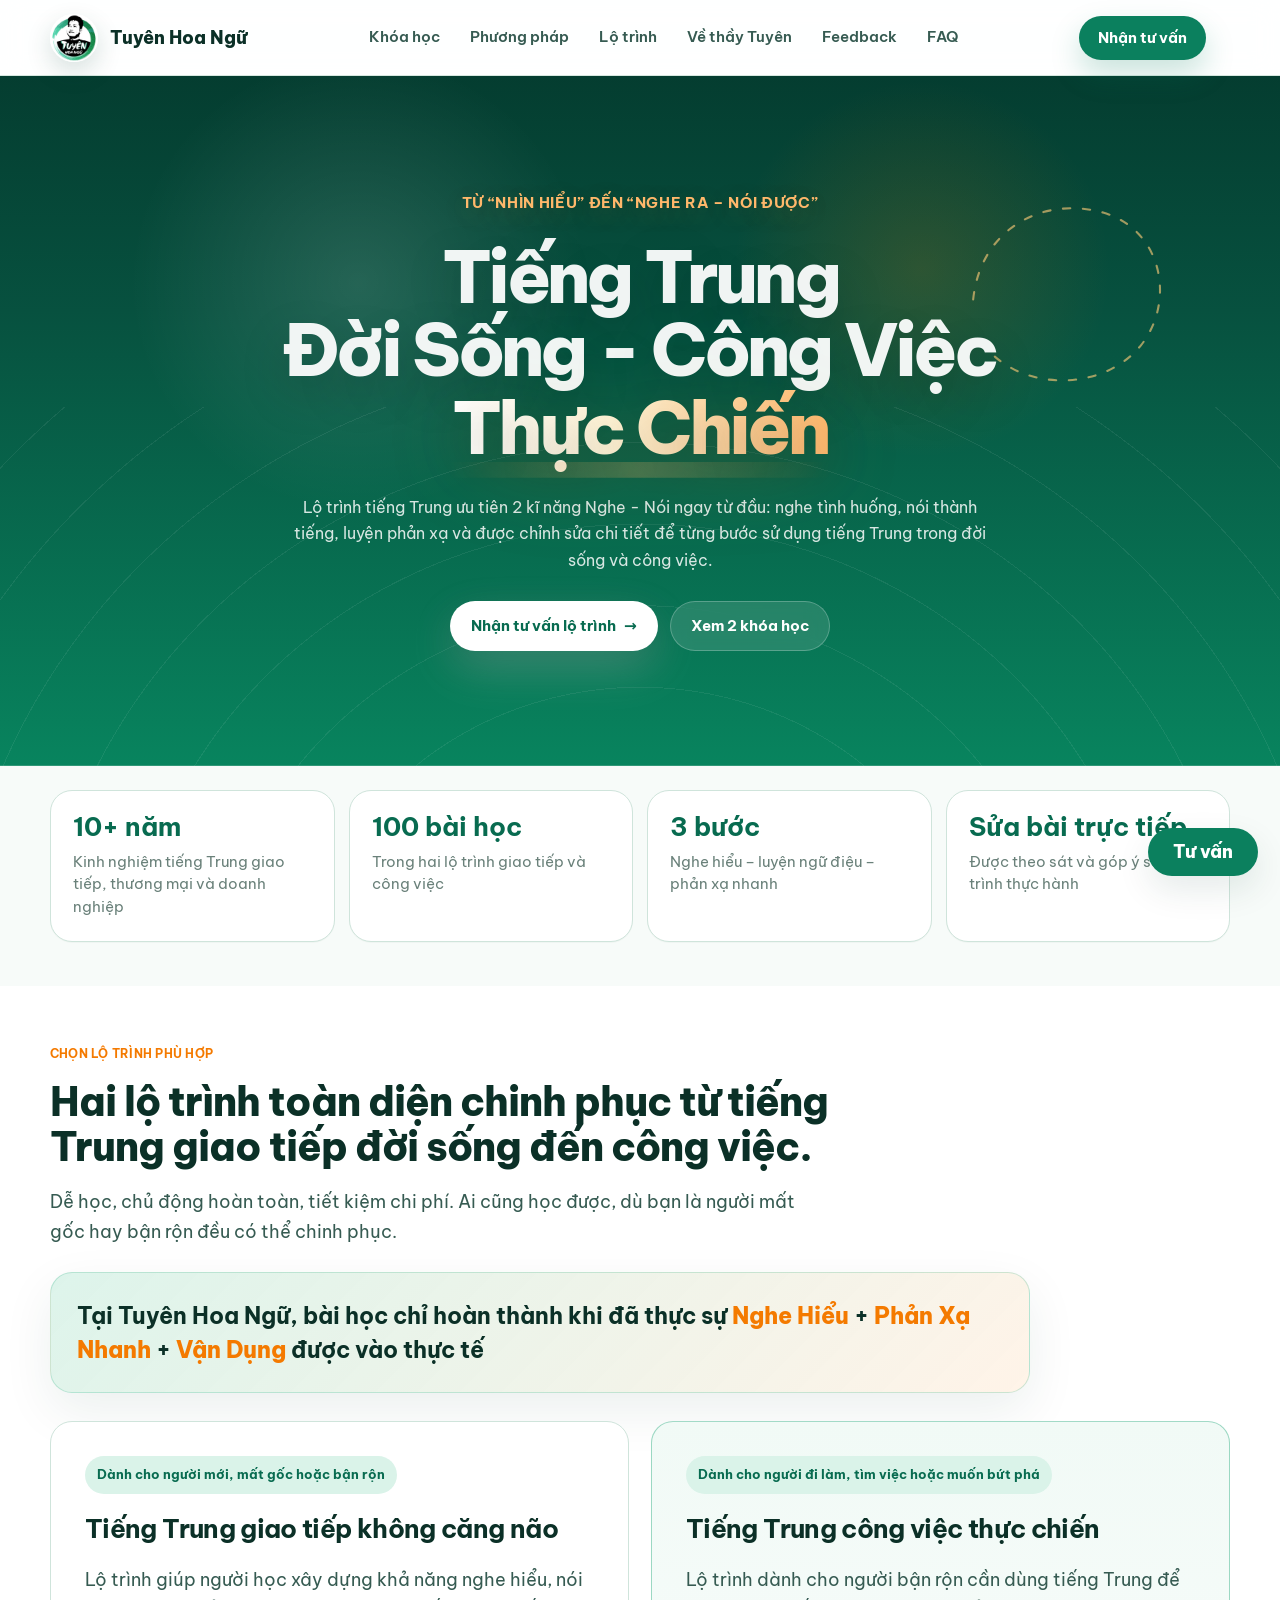
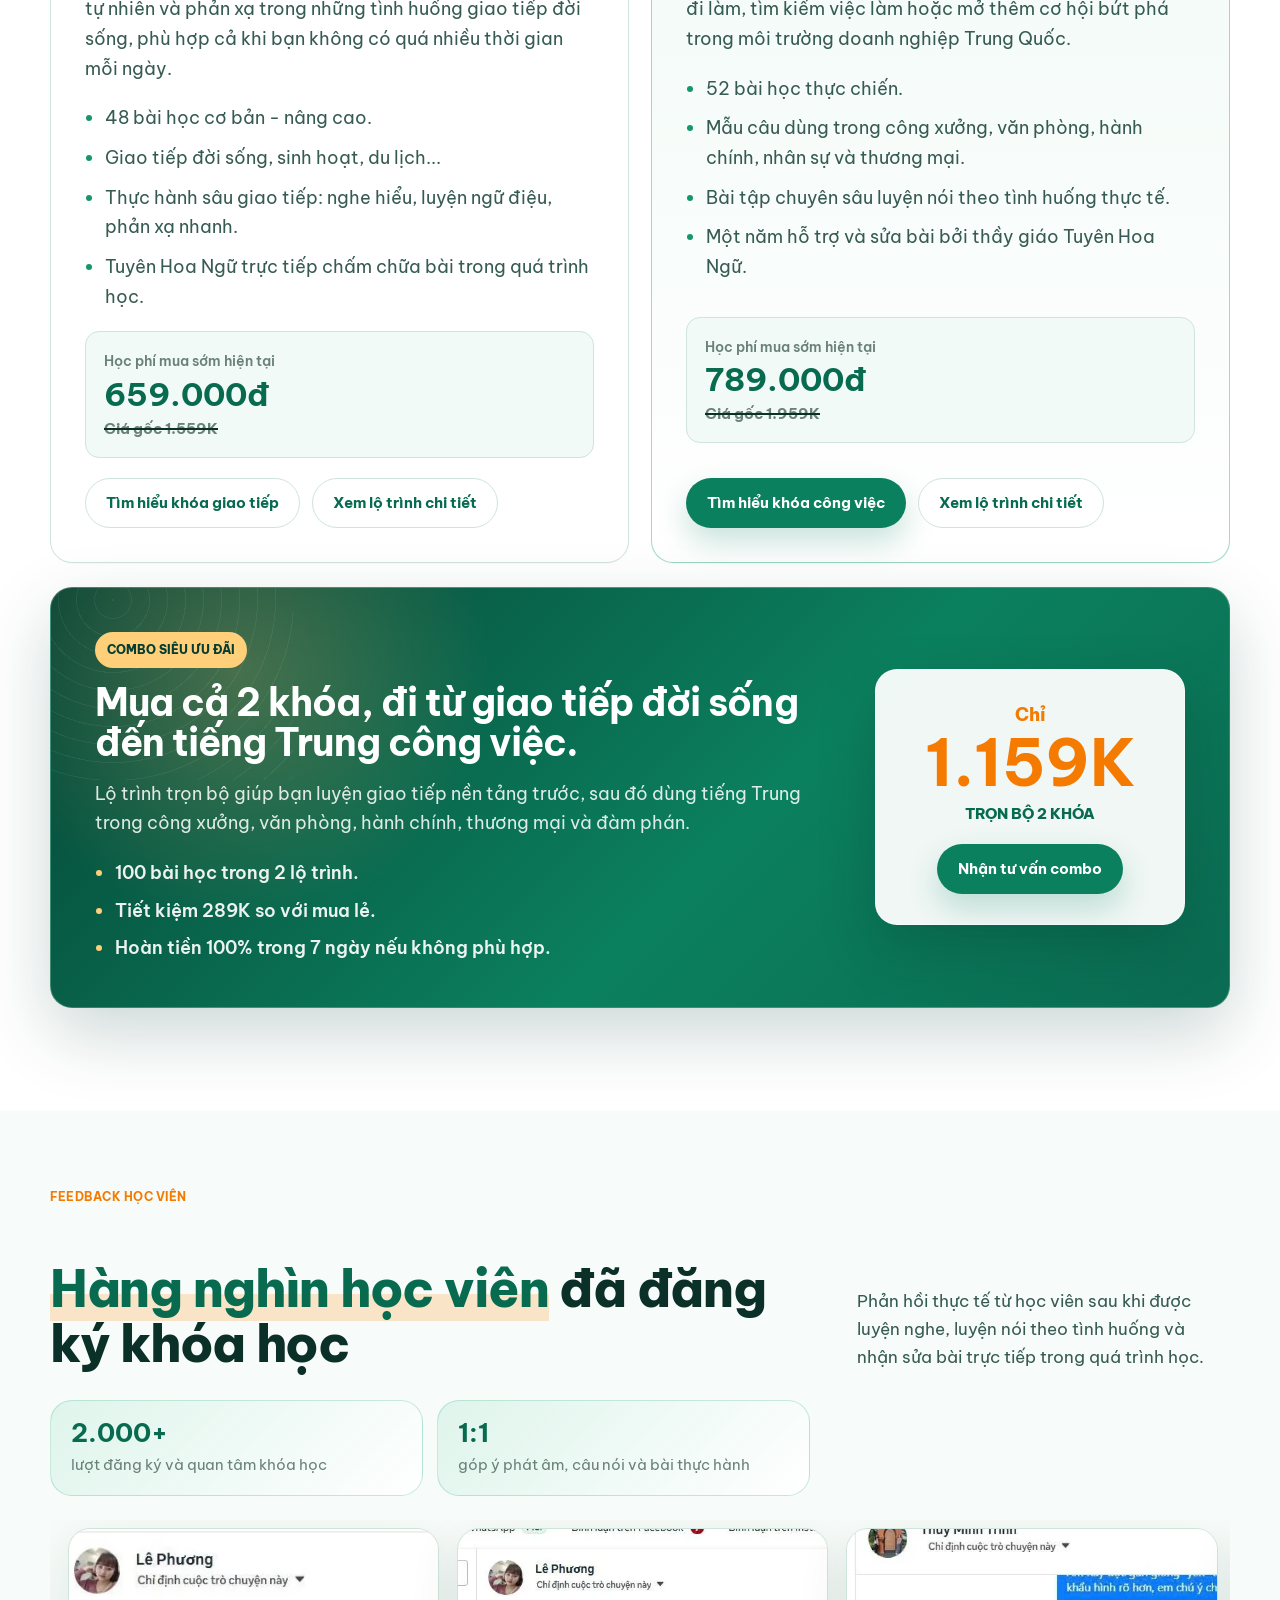
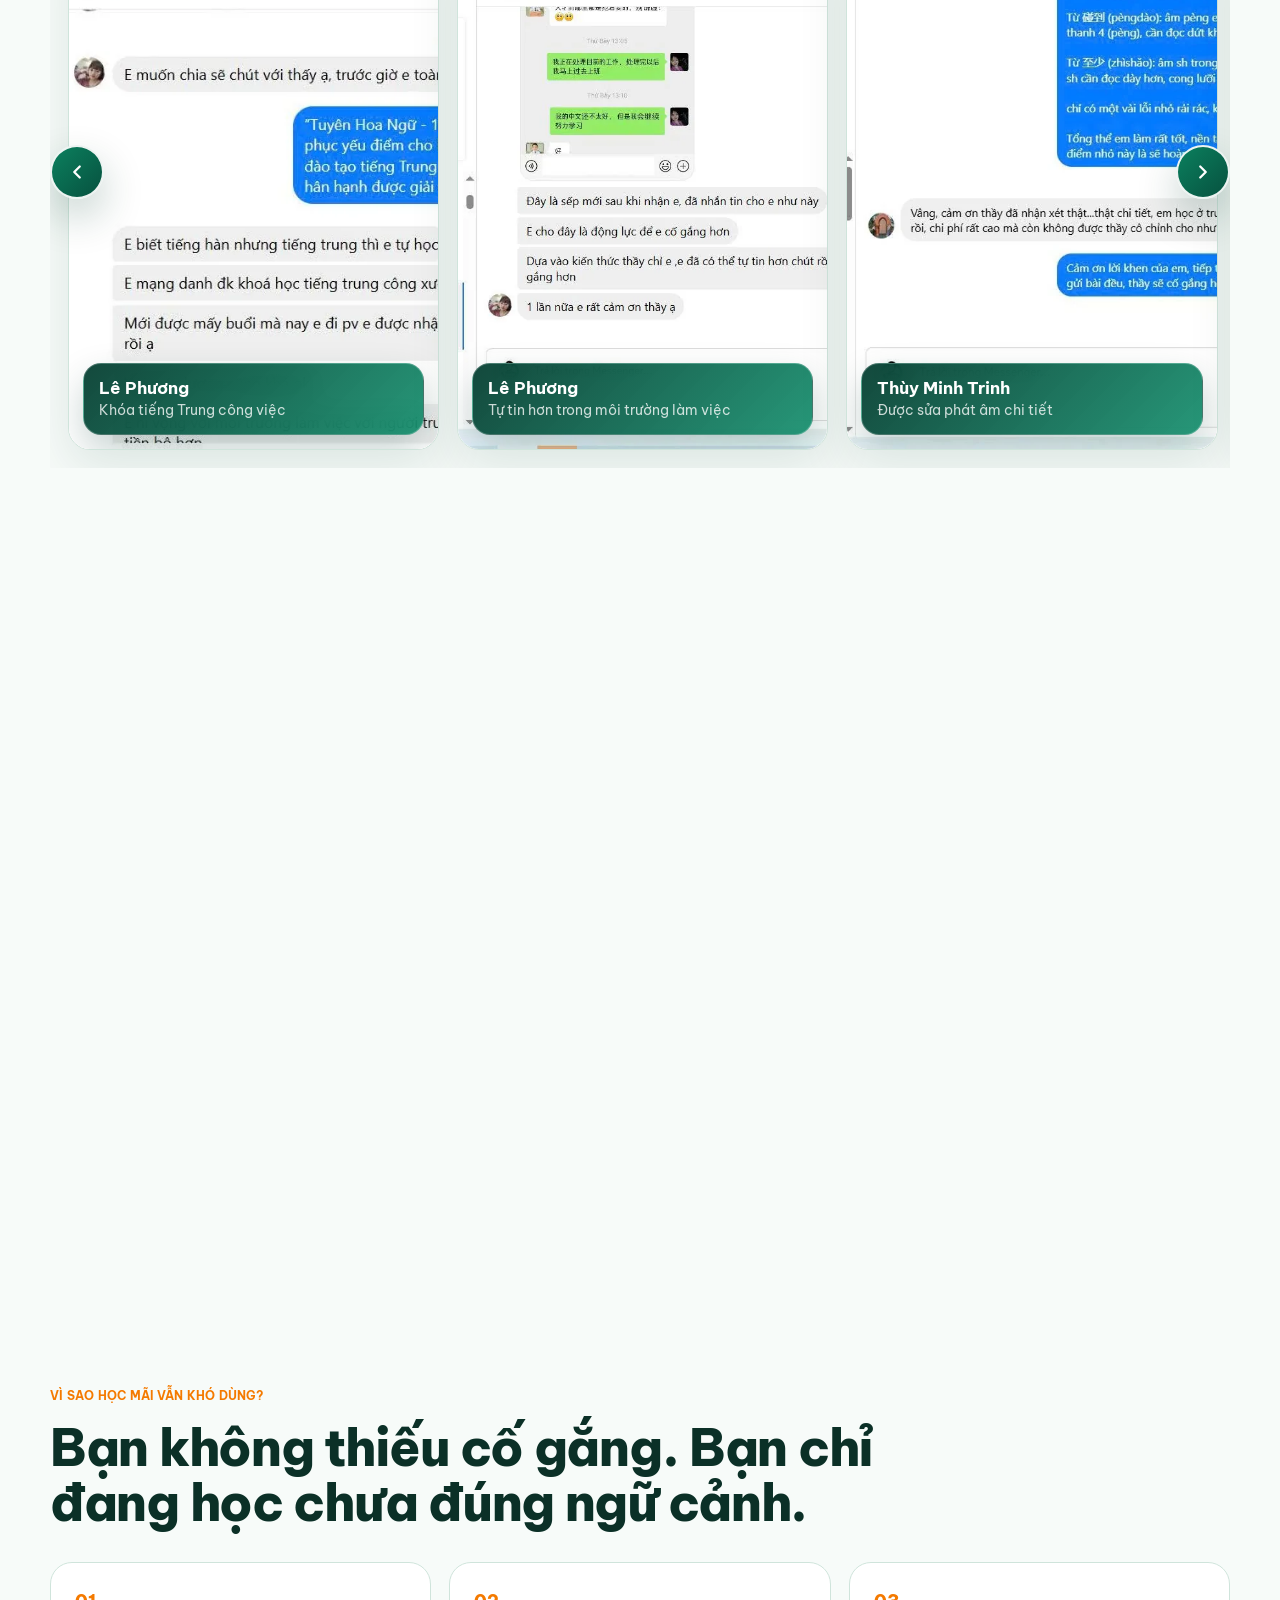
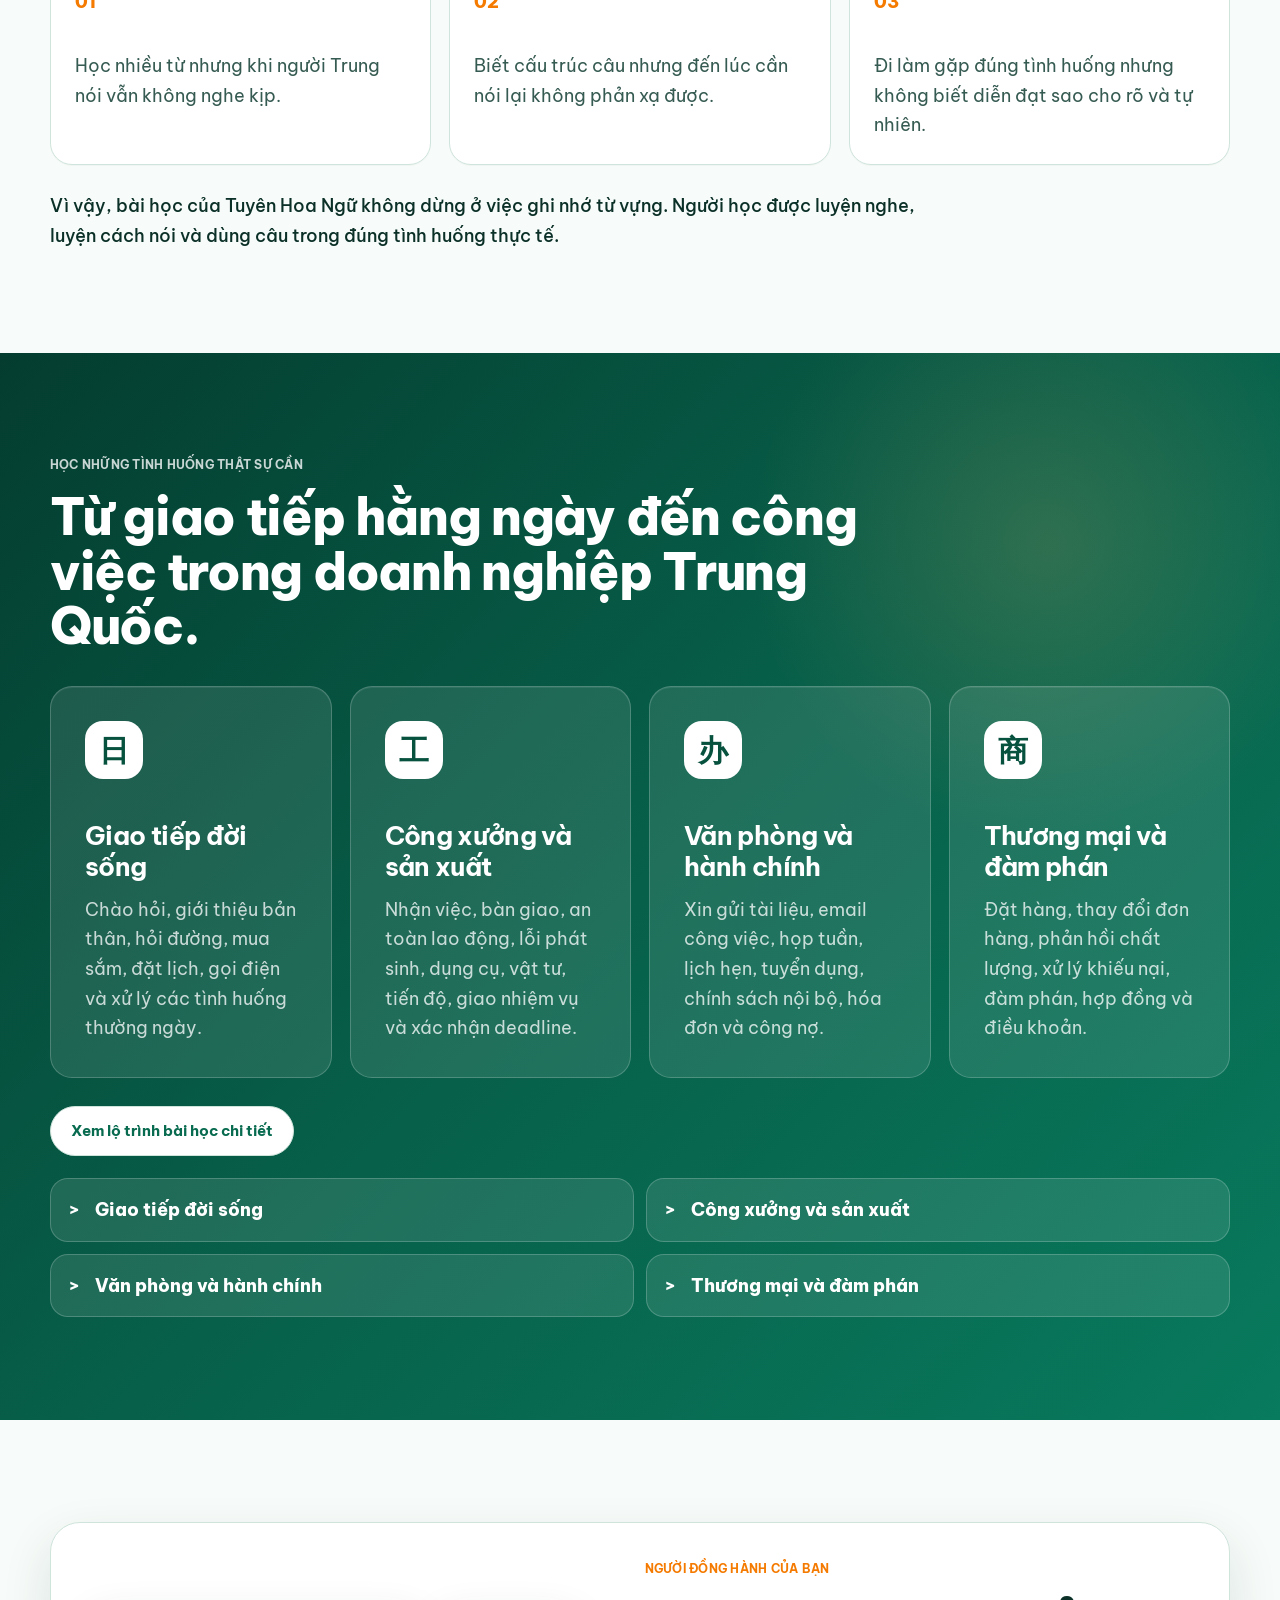
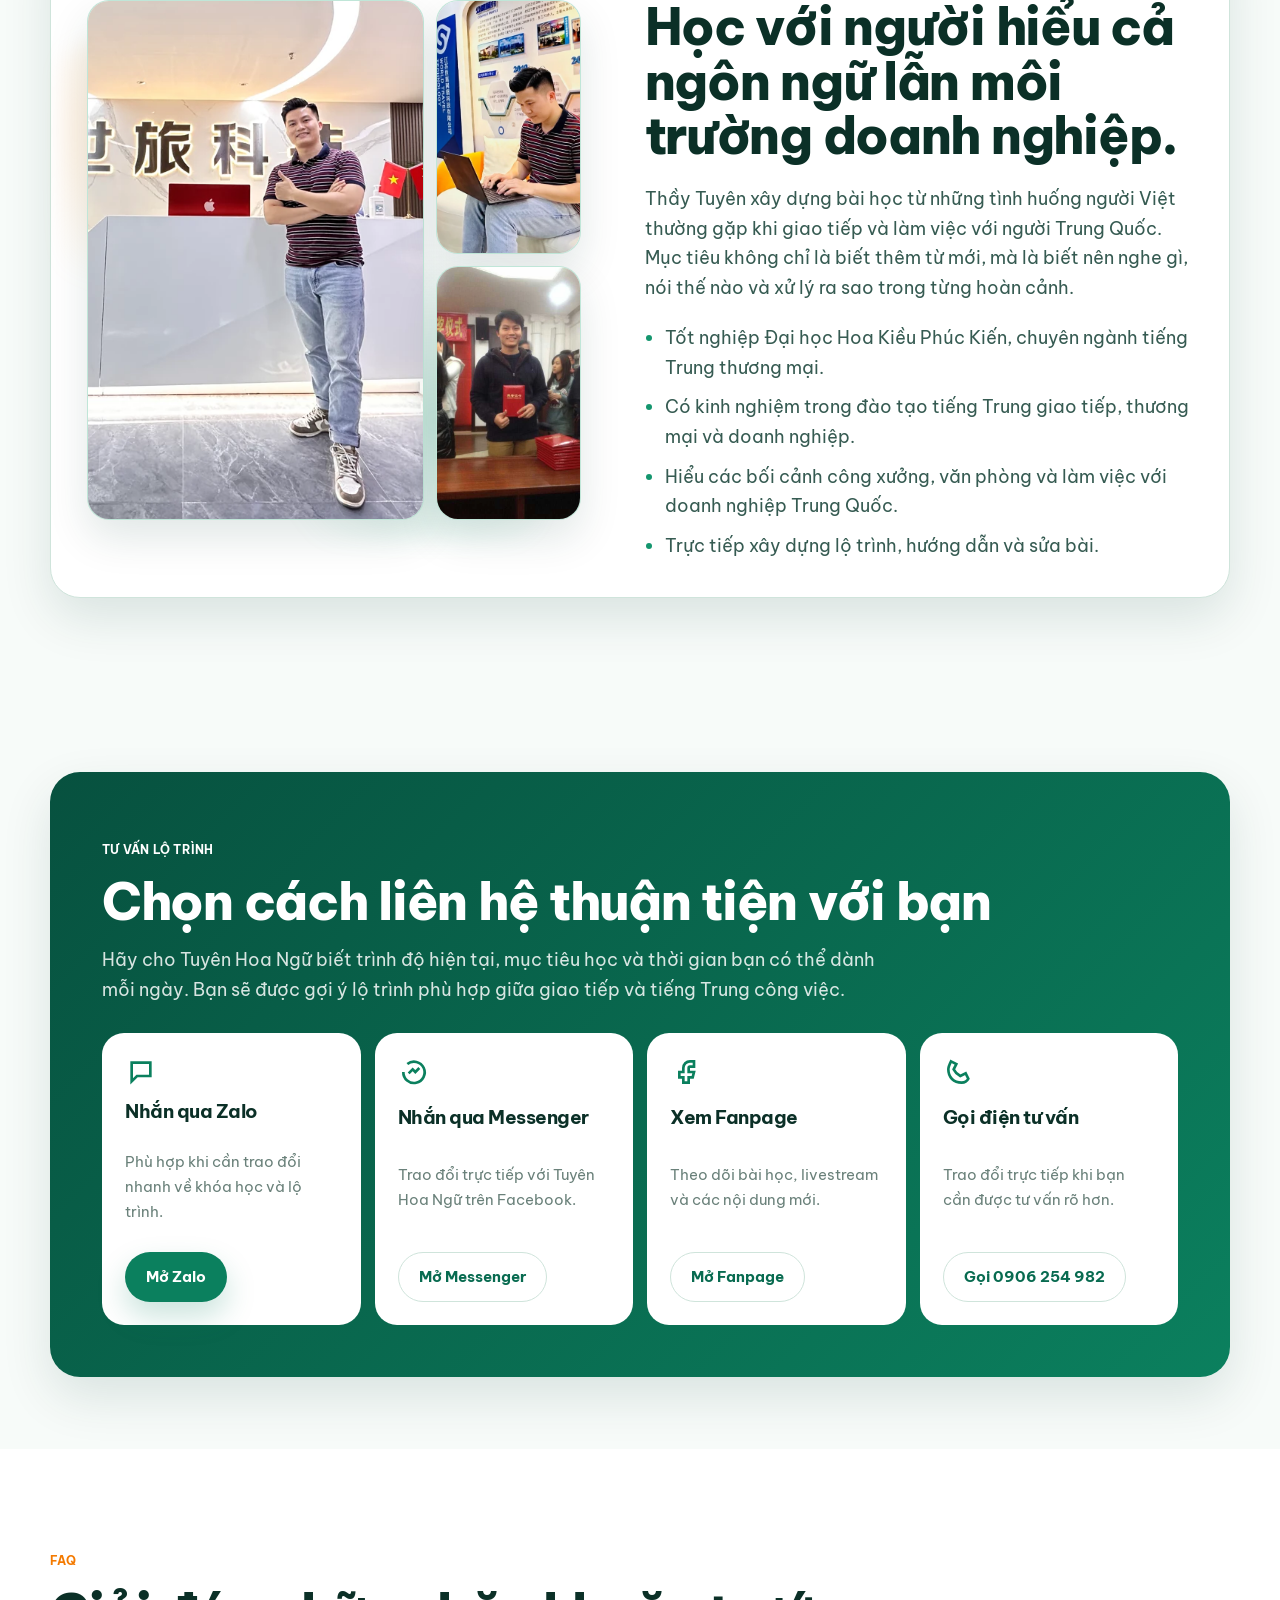
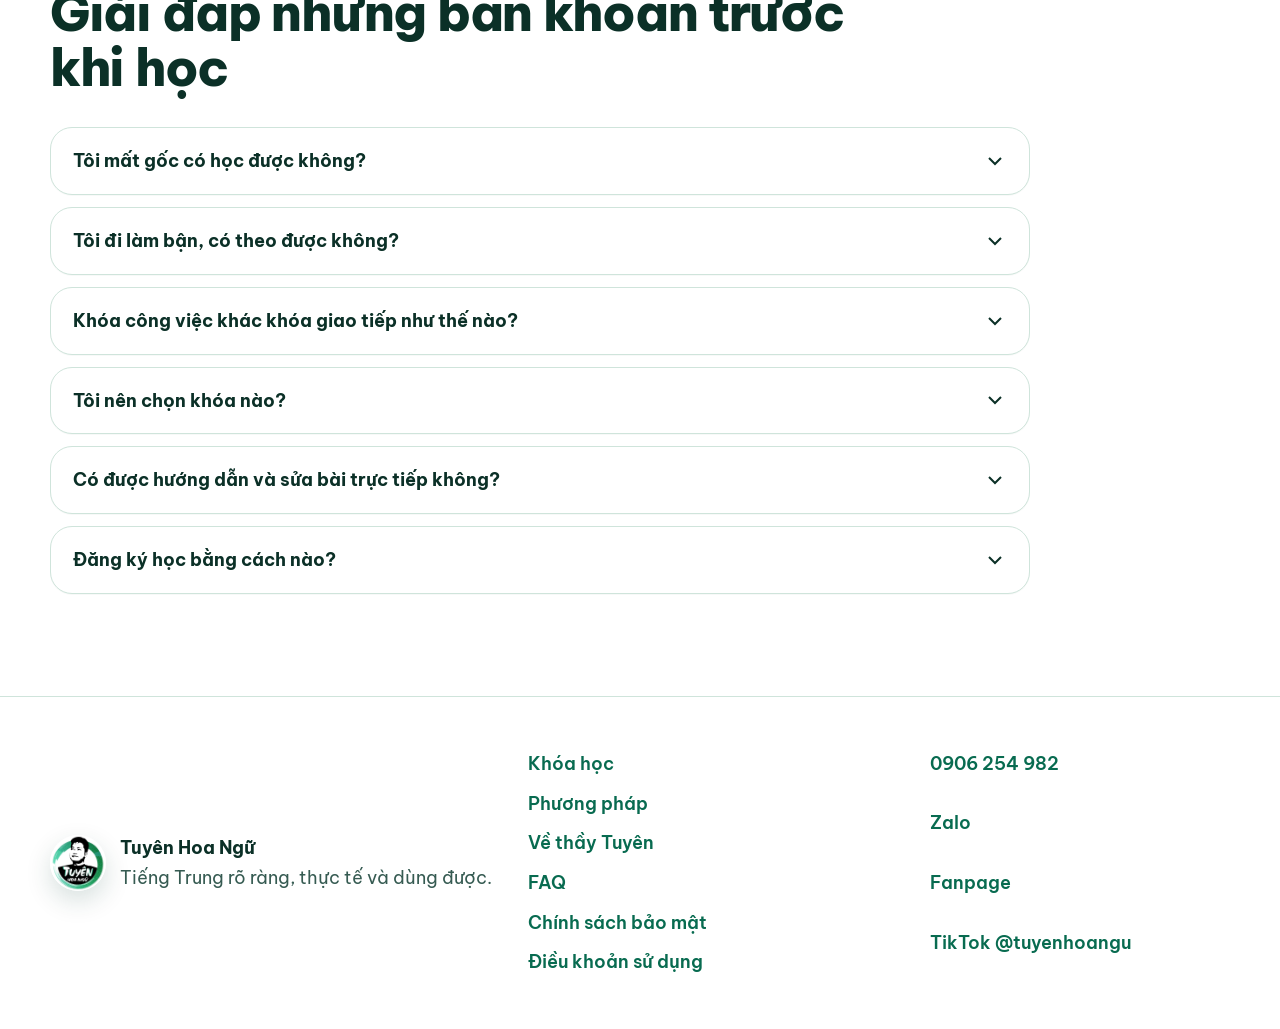
==== index.html @ 34dbbd84 "Move course roadmaps to details page" ====
﻿<!doctype html>
<html lang="vi">
  <head>
    <meta charset="UTF-8" />
    <meta name="viewport" content="width=device-width, initial-scale=1.0" />
    <title>Tuyên Hoa Ngữ | Tiếng Trung Giao Tiếp Và Công Việc Thực Chiến</title>
    <meta
      name="description"
      content="Tiếng Trung để sử dụng trong đời sống và công việc."
    />
    <link rel="canonical" href="https://tuyenhoangu.com/" />
    <meta property="og:type" content="website" />
    <meta property="og:title" content="Tuyên Hoa Ngữ | Tiếng Trung Giao Tiếp Và Công Việc Thực Chiến" />
    <meta
      property="og:description"
      content="Tiếng Trung để sử dụng trong đời sống và công việc."
    />
    <meta property="og:image" content="https://tuyenhoangu.com/brand/tuyen-hoa-ngu-logo.webp" />
    <meta name="twitter:card" content="summary_large_image" />
    <link rel="icon" href="/favicon.ico" sizes="any" />
    <link rel="icon" type="image/png" sizes="48x48" href="/favicon-48x48.png" />
    <link rel="icon" type="image/png" sizes="192x192" href="/favicon-192x192.png" />
    <link rel="apple-touch-icon" href="/apple-touch-icon.png" />
    <link rel="manifest" href="/site.webmanifest" />
    <meta name="theme-color" content="#0B805E" />
    <link rel="preconnect" href="https://fonts.googleapis.com" />
    <link rel="preconnect" href="https://fonts.gstatic.com" crossorigin />
    <link
      href="https://fonts.googleapis.com/css2?family=Be+Vietnam+Pro:wght@400;500;600;700;800&display=swap"
      rel="stylesheet"
    />
    <link rel="stylesheet" href="styles.css?v=20260817-1" />
    <script type="application/ld+json">
      {
        "@context": "https://schema.org",
        "@graph": [
          {
            "@type": "Organization",
            "@id": "https://kwang-wang.github.io/tuyenhoanguWebtest1/#organization",
            "name": "Tuyên Hoa Ngữ",
            "url": "https://kwang-wang.github.io/tuyenhoanguWebtest1/",
            "logo": "https://kwang-wang.github.io/tuyenhoanguWebtest1/brand/tuyen-hoa-ngu-logo.webp"
          },
          {
            "@type": "Person",
            "@id": "https://kwang-wang.github.io/tuyenhoanguWebtest1/#thay-tuyen",
            "name": "Thầy Tuyên",
            "affiliation": { "@id": "https://kwang-wang.github.io/tuyenhoanguWebtest1/#organization" },
            "jobTitle": "Giảng viên tiếng Trung giao tiếp và tiếng Trung công việc",
            "alumniOf": "Đại học Hoa Kiều Phúc Kiến",
            "image": "https://kwang-wang.github.io/tuyenhoanguWebtest1/brand/thay-tuyen-transparent.png"
          },
          {
            "@type": "Course",
            "name": "Tiếng Trung giao tiếp không căng não",
            "description": "Lộ trình giúp người học xây dựng khả năng nghe hiểu, nói tự nhiên và phản xạ trong những tình huống giao tiếp đời sống thường gặp.",
            "provider": { "@id": "https://kwang-wang.github.io/tuyenhoanguWebtest1/#organization" },
            "offers": {
              "@type": "Offer",
              "price": "659000",
              "priceCurrency": "VND",
              "category": "Học phí mua sớm hiện tại"
            }
          },
          {
            "@type": "Course",
            "name": "Tiếng Trung công việc thực chiến",
            "description": "Lộ trình dành cho người cần sử dụng tiếng Trung trong doanh nghiệp Trung Quốc, từ công xưởng và văn phòng đến hành chính, nhân sự, thương mại và đàm phán.",
            "provider": { "@id": "https://kwang-wang.github.io/tuyenhoanguWebtest1/#organization" },
            "offers": {
              "@type": "Offer",
              "price": "789000",
              "priceCurrency": "VND",
              "category": "Học phí mua sớm hiện tại"
            }
          }
        ]
      }
    </script>
  </head>
  <body>
    <header class="site-header" data-site-header>
      <a class="brand" href="#top" aria-label="Tuyên Hoa Ngữ">
        <img src="brand/tuyen-hoa-ngu-logo.webp" width="48" height="48" alt="Logo Tuyên Hoa Ngữ" />
        <span>Tuyên Hoa Ngữ</span>
      </a>

      <nav class="main-nav" aria-label="Điều hướng chính">
        <a href="#courses">Khóa học</a>
        <a href="#method">Phương pháp</a>
        <a href="#pathways">Lộ trình</a>
        <a href="#teacher">Về thầy Tuyên</a>
        <a href="#feedback">Feedback</a>
        <a href="#faq">FAQ</a>
      </nav>

      <a class="btn btn-primary btn-small" href="#contact-options" data-consultation-cta data-interest="general">
        Nhận tư vấn
      </a>

      <button class="menu-toggle" type="button" aria-label="Mở menu" aria-expanded="false" aria-controls="mobile-menu">
        <span></span>
        <span></span>
        <span></span>
      </button>
    </header>

    <div class="mobile-menu" id="mobile-menu" aria-hidden="true">
      <div class="mobile-menu__panel">
        <div class="mobile-menu__top">
          <strong>Tuyên Hoa Ngữ</strong>
          <button class="menu-close" type="button" aria-label="Đóng menu">×</button>
        </div>
        <nav aria-label="Menu di động">
          <a href="#courses">Khóa học</a>
          <a href="#method">Phương pháp</a>
          <a href="#pathways">Lộ trình</a>
          <a href="#teacher">Về thầy Tuyên</a>
          <a href="#feedback">Feedback</a>
          <a href="#faq">FAQ</a>
        </nav>
        <a class="btn btn-primary" href="#contact-options" data-consultation-cta data-interest="general">
          Nhận tư vấn
        </a>
      </div>
    </div>

    <main id="top">
      <section class="hero section-shell">
        <div class="hero__content reveal">
          <p class="eyebrow">Từ “nhìn hiểu” đến “nghe ra – nói được”</p>
          <h1 class="hero-title" aria-label="Tiếng Trung đời sống, công việc, thực tế">
            <span class="hero-title__base">Tiếng Trung</span>
            <span class="hero-title__base hero-title__split">
              <span class="hero-title__part">Đời Sống</span>
              <span class="hero-title__dash" aria-hidden="true"> - </span>
              <span class="hero-title__part">Công Việc</span>
            </span>
            <span class="hero-title__highlight">Thực Chiến</span>
          </h1>
          <p class="hero__lead">
            Lộ trình tiếng Trung ưu tiên 2 kĩ năng Nghe - Nói ngay từ đầu: nghe tình huống, nói thành tiếng, luyện phản xạ và được chỉnh sửa chi tiết để từng bước sử dụng tiếng Trung trong đời sống và công việc.
          </p>
          <ul class="hero-points" aria-label="Ba điểm nổi bật">
            <li>Nghe – nói – phản xạ trong từng bài học.</li>
            <li>Bài tập thực hành sâu sử dụng tai và miệng.</li>
            <li>Được theo sát, sửa phát âm và cách diễn đạt.</li>
          </ul>
          <div class="hero-actions">
            <a class="btn btn-primary" href="#contact-options" data-consultation-cta data-interest="general">
              Nhận tư vấn lộ trình
              <span aria-hidden="true">→</span>
            </a>
            <a class="btn btn-secondary" href="#courses">Xem 2 khóa học</a>
          </div>
        </div>

        <div class="hero__media reveal">
          <div class="teacher-frame">
            <!-- Approved transparent portrait supplied by the website owner. -->
            <img
              src="brand/thay-tuyen-transparent.png"
              width="1615"
              height="1845"
              alt="Thầy Tuyên – giảng viên tiếng Trung giao tiếp và tiếng Trung công việc"
              fetchpriority="high"
            />
          </div>
          <div class="hero-badge" aria-label="100 bài học trong 2 lộ trình">
            <strong>100</strong>
            <span>bài học trong 2 lộ trình</span>
          </div>
          <svg class="hero-orbit" viewBox="0 0 220 220" aria-hidden="true">
            <path d="M25 116C32 48 92 17 149 33c58 17 69 86 36 127-35 43-109 44-145 5" fill="none" stroke="currentColor" stroke-width="2" stroke-linecap="round" stroke-dasharray="7 12" />
          </svg>
        </div>
      </section>

      <section class="proof-strip section-shell" aria-label="Bằng chứng ngắn">
        <article class="reveal">
          <strong>10+ năm</strong>
          <span>Kinh nghiệm tiếng Trung giao tiếp, thương mại và doanh nghiệp</span>
        </article>
        <article class="reveal">
          <strong>100 bài học</strong>
          <span>Trong hai lộ trình giao tiếp và công việc</span>
        </article>
        <article class="reveal">
          <strong>3 bước</strong>
          <span>Nghe hiểu – luyện ngữ điệu – phản xạ nhanh</span>
        </article>
        <article class="reveal">
          <strong>Sửa bài trực tiếp</strong>
          <span>Được theo sát và góp ý sau quá trình thực hành</span>
        </article>
      </section>

      <section id="courses" class="courses-section section-shell">
        <div class="section-heading reveal">
          <p class="eyebrow">Chọn lộ trình phù hợp</p>
          <h2>Hai lộ trình toàn diện chinh phục từ tiếng Trung giao tiếp đời sống đến công việc.</h2>
          <p>Dễ học, chủ động hoàn toàn, tiết kiệm chi phí. Ai cũng học được, dù bạn là người mất gốc hay bận rộn đều có thể chinh phục.</p>
        </div>

        <p class="course-subheadline reveal">
          Tại Tuyên Hoa Ngữ, bài học chỉ hoàn thành khi đã thực sự
          <strong>Nghe Hiểu</strong> + <strong>Phản Xạ Nhanh</strong> + <strong>Vận Dụng</strong>
          được vào thực tế
        </p>

        <div class="course-grid" aria-label="Hai khóa học chính">
          <article class="course-card reveal">
            <div class="course-label">Dành cho người mới, mất gốc hoặc bận rộn</div>
            <h3>Tiếng Trung giao tiếp không căng não</h3>
            <p>
              Lộ trình giúp người học xây dựng khả năng nghe hiểu, nói tự nhiên và phản xạ trong những tình huống giao tiếp đời sống, phù hợp cả khi bạn không có quá nhiều thời gian mỗi ngày.
            </p>
            <ul>
              <li>48 bài học cơ bản - nâng cao.</li>
              <li>Giao tiếp đời sống, sinh hoạt, du lịch...</li>
              <li>Thực hành sâu giao tiếp: nghe hiểu, luyện ngữ điệu, phản xạ nhanh.</li>
              <li>Tuyên Hoa Ngữ trực tiếp chấm chữa bài trong quá trình học.</li>
            </ul>
            <div class="price-box">
              <span>Học phí mua sớm hiện tại</span>
              <strong>659.000đ</strong>
              <del>Giá gốc 1.559K</del>
            </div>
            <div class="course-card__actions">
              <a class="btn btn-secondary" href="#contact-options" data-consultation-cta data-interest="communication">
                Tìm hiểu khóa giao tiếp
              </a>
              <a class="btn btn-secondary course-route-link" href="/course-details/">
                Xem lộ trình chi tiết
              </a>
            </div>
          </article>

          <article class="course-card course-card--featured reveal">
            <div class="course-label">Dành cho người đi làm, tìm việc hoặc muốn bứt phá</div>
            <h3>Tiếng Trung công việc thực chiến</h3>
            <p>
              Lộ trình dành cho người bận rộn cần dùng tiếng Trung để đi làm, tìm kiếm việc làm hoặc mở thêm cơ hội bứt phá trong môi trường doanh nghiệp Trung Quốc.
            </p>
            <ul>
              <li>52 bài học thực chiến.</li>
              <li>Mẫu câu dùng trong công xưởng, văn phòng, hành chính, nhân sự và thương mại.</li>
              <li>Bài tập chuyên sâu luyện nói theo tình huống thực tế.</li>
              <li>Một năm hỗ trợ và sửa bài bởi thầy giáo Tuyên Hoa Ngữ.</li>
            </ul>
            <div class="price-box">
              <span>Học phí mua sớm hiện tại</span>
              <strong>789.000đ</strong>
              <del>Giá gốc 1.959K</del>
            </div>
            <div class="course-card__actions">
              <a class="btn btn-primary" href="#contact-options" data-consultation-cta data-interest="work">
                Tìm hiểu khóa công việc
              </a>
              <a class="btn btn-secondary course-route-link" href="/course-details/">
                Xem lộ trình chi tiết
              </a>
            </div>
          </article>
        </div>

        <article class="combo-card reveal" aria-label="Combo hai khóa học">
          <div class="combo-card__copy">
            <span class="combo-kicker">Combo siêu ưu đãi</span>
            <h3>Mua cả 2 khóa, đi từ giao tiếp đời sống đến tiếng Trung công việc.</h3>
            <p>
              Lộ trình trọn bộ giúp bạn luyện giao tiếp nền tảng trước, sau đó dùng tiếng Trung trong công xưởng, văn phòng, hành chính, thương mại và đàm phán.
            </p>
            <ul>
              <li>100 bài học trong 2 lộ trình.</li>
              <li>Tiết kiệm 289K so với mua lẻ.</li>
              <li>Hoàn tiền 100% trong 7 ngày nếu không phù hợp.</li>
            </ul>
          </div>
          <div class="combo-card__deal">
            <span>Chỉ</span>
            <strong>1.159K</strong>
            <small>trọn bộ 2 khóa</small>
            <a class="btn btn-primary" href="#contact-options" data-consultation-cta data-interest="combo">
              Nhận tư vấn combo
            </a>
          </div>
        </article>
      </section>

      <section id="feedback" class="feedback-section section-shell" aria-labelledby="feedback-title">
        <div class="feedback-heading reveal">
          <p class="eyebrow">Feedback học viên</p>
          <h2 id="feedback-title"><span>Hàng nghìn học viên</span> đã đăng ký khóa học</h2>
          <p>
            Phản hồi thực tế từ học viên sau khi được luyện nghe, luyện nói theo tình huống và nhận sửa bài trực tiếp trong quá trình học.
          </p>
        </div>

        <div class="feedback-proof reveal" aria-label="Bằng chứng từ học viên">
          <article>
            <strong>2.000+</strong>
            <span>lượt đăng ký và quan tâm khóa học</span>
          </article>
          <article>
            <strong>1:1</strong>
            <span>góp ý phát âm, câu nói và bài thực hành</span>
          </article>
        </div>

        <div class="feedback-slider reveal" data-feedback-slider>
          <button class="feedback-nav feedback-nav--prev" type="button" aria-label="Xem feedback trước" data-feedback-prev>
            <svg viewBox="0 0 24 24" aria-hidden="true"><path d="M15 18l-6-6 6-6" /></svg>
          </button>

          <div class="feedback-track" tabindex="0" aria-label="Ảnh feedback thực tế từ học viên">
            <article class="feedback-card feedback-card--wide">
              <img src="brand/feedback/feedback-01-le-phuong.webp" width="923" height="613" alt="Feedback của học viên Lê Phương" loading="lazy" />
              <div class="feedback-card__caption">
                <strong>Lê Phương</strong>
                <span>Khóa tiếng Trung công việc</span>
              </div>
            </article>
            <article class="feedback-card feedback-card--wide">
              <img src="brand/feedback/feedback-02-le-phuong.webp" width="977" height="806" alt="Feedback của học viên Lê Phương sau khi luyện giao tiếp" loading="lazy" />
              <div class="feedback-card__caption">
                <strong>Lê Phương</strong>
                <span>Tự tin hơn trong môi trường làm việc</span>
              </div>
            </article>
            <article class="feedback-card feedback-card--wide">
              <img src="brand/feedback/feedback-03-thuy-minh-trinh.webp" width="945" height="726" alt="Feedback của học viên Thùy Minh Trinh" loading="lazy" />
              <div class="feedback-card__caption">
                <strong>Thùy Minh Trinh</strong>
                <span>Được sửa phát âm chi tiết</span>
              </div>
            </article>
            <article class="feedback-card">
              <img src="brand/feedback/feedback-04-thien-an-le.webp" width="992" height="930" alt="Feedback của học viên Thiên An Lê" loading="lazy" />
              <div class="feedback-card__caption">
                <strong>Thiên An Lê</strong>
                <span>Luyện nghe và sửa lỗi phát âm</span>
              </div>
            </article>
            <article class="feedback-card">
              <img src="brand/feedback/feedback-05-thanh-tam.webp" width="828" height="1223" alt="Feedback của học viên Thanh Tâm" loading="lazy" />
              <div class="feedback-card__caption">
                <strong>Thanh Tâm</strong>
                <span>Ứng dụng trong cuộc họp công việc</span>
              </div>
            </article>
            <article class="feedback-card feedback-card--wide">
              <img src="brand/feedback/feedback-06-minh-anh.webp" width="842" height="544" alt="Feedback của học viên Minh Anh về khóa công việc" loading="lazy" />
              <div class="feedback-card__caption">
                <strong>Minh Anh</strong>
                <span>Tiếng Trung công việc thực chiến</span>
              </div>
            </article>
            <article class="feedback-card">
              <img src="brand/feedback/feedback-07-huong-giang.webp" width="828" height="885" alt="Feedback của học viên Hướng Giang" loading="lazy" />
              <div class="feedback-card__caption">
                <strong>Hướng Giang</strong>
                <span>Cảm nhận sự theo sát khi học</span>
              </div>
            </article>
            <article class="feedback-card">
              <img src="brand/feedback/feedback-08-pham-cam-thuy.webp" width="1069" height="1450" alt="Feedback của học viên Phạm Cẩm Thúy" loading="lazy" />
              <div class="feedback-card__caption">
                <strong>Phạm Cẩm Thúy</strong>
                <span>Bài học bổ ích và dễ hiểu</span>
              </div>
            </article>
            <article class="feedback-card feedback-card--wide">
              <img src="brand/feedback/feedback-09-bao-anh.webp" width="847" height="500" alt="Feedback của học viên Bảo Anh" loading="lazy" />
              <div class="feedback-card__caption">
                <strong>Bảo Anh</strong>
                <span>Thấy rõ giá trị khi được chữa bài</span>
              </div>
            </article>
            <article class="feedback-card">
              <img src="brand/feedback/feedback-10-ngoc-anh.webp" width="670" height="1450" alt="Feedback của học viên Ngọc Anh" loading="lazy" />
              <div class="feedback-card__caption">
                <strong>Ngọc Anh</strong>
                <span>Có thêm động lực luyện tập</span>
              </div>
            </article>
            <article class="feedback-card">
              <img src="brand/feedback/feedback-11-thuy-minh-trinh.webp" width="670" height="1450" alt="Feedback của học viên Thùy Minh Trinh trong tin nhắn" loading="lazy" />
              <div class="feedback-card__caption">
                <strong>Thùy Minh Trinh</strong>
                <span>So sánh rõ sự khác biệt khi được sửa</span>
              </div>
            </article>
            <article class="feedback-card">
              <img src="brand/feedback/feedback-12-mai-hoa.webp" width="652" height="1450" alt="Feedback của học viên Mai Hoa" loading="lazy" />
              <div class="feedback-card__caption">
                <strong>Mai Hoa</strong>
                <span>Mạnh dạn đi phỏng vấn công ty Đài Loan</span>
              </div>
            </article>
            <article class="feedback-card">
              <img src="brand/feedback/feedback-13-le-kim-ngan.webp" width="670" height="1450" alt="Feedback của học viên Lê Kim Ngân" loading="lazy" />
              <div class="feedback-card__caption">
                <strong>Lê Kim Ngân</strong>
                <span>Học qua livestream thực hành</span>
              </div>
            </article>
            <article class="feedback-card">
              <img src="brand/feedback/feedback-14-tuan-nguyen.webp" width="670" height="1450" alt="Feedback của học viên Tuấn Nguyễn" loading="lazy" />
              <div class="feedback-card__caption">
                <strong>Tuấn Nguyễn</strong>
                <span>Mẫu câu dễ áp dụng khi nói</span>
              </div>
            </article>
          </div>

          <button class="feedback-nav feedback-nav--next" type="button" aria-label="Xem feedback tiếp theo" data-feedback-next>
            <svg viewBox="0 0 24 24" aria-hidden="true"><path d="M9 6l6 6-6 6" /></svg>
          </button>
        </div>
      </section>

      <div class="feedback-lightbox" data-feedback-lightbox hidden>
        <button class="feedback-lightbox__backdrop" type="button" aria-label="Đóng ảnh feedback" data-feedback-close></button>
        <div class="feedback-lightbox__dialog" role="dialog" aria-modal="true" aria-label="Ảnh feedback phóng to">
          <button class="feedback-lightbox__close" type="button" aria-label="Đóng ảnh feedback" data-feedback-close>×</button>
          <img src="" alt="" data-feedback-lightbox-image />
          <p data-feedback-lightbox-caption></p>
        </div>
      </div>

      <section id="method" class="method-section section-shell">
        <div class="section-heading reveal">
          <p class="eyebrow">Phương pháp thực hành sâu</p>
          <h2>Một bài học đi qua ba bước để biến kiến thức thành phản xạ.</h2>
        </div>
        <div class="method-grid">
          <article class="method-card reveal">
            <span class="hanzi" lang="zh">听</span>
            <h3>Nghe để hiểu ý</h3>
            <p>Nghe hội thoại trong ngữ cảnh để nhận biết người nói đang muốn truyền đạt điều gì, thay vì chỉ cố bắt từng từ riêng lẻ.</p>
          </article>
          <article class="method-card reveal">
            <span class="hanzi" lang="zh">说</span>
            <h3>Nói đúng ngữ điệu</h3>
            <p>Luyện thanh điệu, cách ngắt câu và nhịp nói để câu tiếng Trung rõ ràng và tự nhiên hơn.</p>
          </article>
          <article class="method-card reveal">
            <span class="hanzi" lang="zh">用</span>
            <h3>Dùng trong tình huống thật</h3>
            <p>Luyện hỏi đáp, báo cáo, nhờ hỗ trợ, đặt lịch, phản hồi và xử lý công việc để hình thành phản xạ.</p>
          </article>
        </div>
      </section>

      <section class="problem-section section-shell">
        <div class="section-heading reveal">
          <p class="eyebrow">Vì sao học mãi vẫn khó dùng?</p>
          <h2>Bạn không thiếu cố gắng. Bạn chỉ đang học chưa đúng ngữ cảnh.</h2>
        </div>
        <div class="problem-grid">
          <article class="problem-card reveal">
            <span>01</span>
            <p>Học nhiều từ nhưng khi người Trung nói vẫn không nghe kịp.</p>
          </article>
          <article class="problem-card reveal">
            <span>02</span>
            <p>Biết cấu trúc câu nhưng đến lúc cần nói lại không phản xạ được.</p>
          </article>
          <article class="problem-card reveal">
            <span>03</span>
            <p>Đi làm gặp đúng tình huống nhưng không biết diễn đạt sao cho rõ và tự nhiên.</p>
          </article>
        </div>
        <p class="problem-note reveal">
          Vì vậy, bài học của Tuyên Hoa Ngữ không dừng ở việc ghi nhớ từ vựng. Người học được luyện nghe, luyện cách nói và dùng câu trong đúng tình huống thực tế.
        </p>
      </section>

      <section id="pathways" class="pathway-section section-shell">
        <div class="section-heading reveal">
          <p class="eyebrow">Học những tình huống thật sự cần</p>
          <h2>Từ giao tiếp hằng ngày đến công việc trong doanh nghiệp Trung Quốc.</h2>
        </div>
        <div class="pathway-grid">
          <article class="pathway-card reveal">
            <span class="path-icon" aria-hidden="true">日</span>
            <h3>Giao tiếp đời sống</h3>
            <p>Chào hỏi, giới thiệu bản thân, hỏi đường, mua sắm, đặt lịch, gọi điện và xử lý các tình huống thường ngày.</p>
          </article>
          <article class="pathway-card reveal">
            <span class="path-icon" aria-hidden="true">工</span>
            <h3>Công xưởng và sản xuất</h3>
            <p>Nhận việc, bàn giao, an toàn lao động, lỗi phát sinh, dụng cụ, vật tư, tiến độ, giao nhiệm vụ và xác nhận deadline.</p>
          </article>
          <article class="pathway-card reveal">
            <span class="path-icon" aria-hidden="true">办</span>
            <h3>Văn phòng và hành chính</h3>
            <p>Xin gửi tài liệu, email công việc, họp tuần, lịch hẹn, tuyển dụng, chính sách nội bộ, hóa đơn và công nợ.</p>
          </article>
          <article class="pathway-card reveal">
            <span class="path-icon" aria-hidden="true">商</span>
            <h3>Thương mại và đàm phán</h3>
            <p>Đặt hàng, thay đổi đơn hàng, phản hồi chất lượng, xử lý khiếu nại, đàm phán, hợp đồng và điều khoản.</p>
          </article>
        </div>
        <a class="btn btn-secondary pathway-cta" href="#pathway-details">
          Xem lộ trình bài học chi tiết
        </a>
        <div class="pathway-details" id="pathway-details">
          <details>
            <summary>Giao tiếp đời sống</summary>
            <p>Chào hỏi, giới thiệu bản thân, hỏi đường, mua sắm, đặt lịch, gọi điện và xử lý các tình huống thường ngày.</p>
          </details>
          <details>
            <summary>Công xưởng và sản xuất</summary>
            <p>Nhận việc, bàn giao, an toàn lao động, lỗi phát sinh, dụng cụ, vật tư, tiến độ, giao nhiệm vụ và xác nhận deadline.</p>
          </details>
          <details>
            <summary>Văn phòng và hành chính</summary>
            <p>Xin gửi tài liệu, email công việc, họp tuần, lịch hẹn, tuyển dụng, chính sách nội bộ, hóa đơn và công nợ.</p>
          </details>
          <details>
            <summary>Thương mại và đàm phán</summary>
            <p>Đặt hàng, thay đổi đơn hàng, phản hồi chất lượng, xử lý khiếu nại, đàm phán, hợp đồng và điều khoản.</p>
          </details>
        </div>
      </section>

      <section id="teacher" class="teacher-section section-shell">
        <div class="teacher-card reveal">
          <div class="teacher-gallery" aria-label="Hình ảnh thầy Tuyên trong học tập và môi trường doanh nghiệp">
            <figure class="teacher-shot teacher-shot--feature">
              <img
                src="brand/thay-tuyen-company-lobby.webp"
                width="782"
                height="700"
                alt="Thầy Tuyên trong môi trường doanh nghiệp Trung Quốc"
                loading="lazy"
              />
            </figure>
            <div class="teacher-gallery__side">
              <figure class="teacher-shot teacher-shot--working">
                <img
                  src="brand/thay-tuyen-working.webp"
                  width="449"
                  height="664"
                  alt="Thầy Tuyên làm việc với tài liệu và máy tính"
                  loading="lazy"
                />
              </figure>
              <figure class="teacher-shot teacher-shot--credential">
                <img
                  src="brand/thay-tuyen-graduation.webp"
                  width="600"
                  height="800"
                  alt="Thầy Tuyên trong lễ tốt nghiệp tại Trung Quốc"
                  loading="lazy"
                />
              </figure>
            </div>
          </div>
          <div class="teacher-copy">
            <p class="eyebrow">Người đồng hành của bạn</p>
            <h2>Học với người hiểu cả ngôn ngữ lẫn môi trường doanh nghiệp.</h2>
            <p>
              Thầy Tuyên xây dựng bài học từ những tình huống người Việt thường gặp khi giao tiếp và làm việc với người Trung Quốc. Mục tiêu không chỉ là biết thêm từ mới, mà là biết nên nghe gì, nói thế nào và xử lý ra sao trong từng hoàn cảnh.
            </p>
            <ul>
              <li>Tốt nghiệp Đại học Hoa Kiều Phúc Kiến, chuyên ngành tiếng Trung thương mại.</li>
              <li>Có kinh nghiệm trong đào tạo tiếng Trung giao tiếp, thương mại và doanh nghiệp.</li>
              <li>Hiểu các bối cảnh công xưởng, văn phòng và làm việc với doanh nghiệp Trung Quốc.</li>
              <li>Trực tiếp xây dựng lộ trình, hướng dẫn và sửa bài.</li>
            </ul>
          </div>
        </div>
      </section>

      <section class="contact-options section-shell" id="contact-options">
        <div class="contact-options__content reveal">
          <p class="eyebrow">Tư vấn lộ trình</p>
          <h2>Chọn cách liên hệ thuận tiện với bạn</h2>
          <p>
            Hãy cho Tuyên Hoa Ngữ biết trình độ hiện tại, mục tiêu học và thời gian bạn có thể dành mỗi ngày. Bạn sẽ được gợi ý lộ trình phù hợp giữa giao tiếp và tiếng Trung công việc.
          </p>
          <p class="interest-note" data-interest-note aria-live="polite"></p>
          <div class="contact-option-grid">
            <article class="contact-option-card">
              <svg viewBox="0 0 24 24" aria-hidden="true"><path d="M5 5h14v10H9l-4 4V5z" /></svg>
              <h3>Nhắn qua Zalo</h3>
              <p>Phù hợp khi cần trao đổi nhanh về khóa học và lộ trình.</p>
              <a class="btn btn-primary" href="#contact-options" data-contact="zalo" data-location="contact_options">Mở Zalo</a>
            </article>
            <article class="contact-option-card" data-requires-contact="messenger">
              <svg viewBox="0 0 24 24" aria-hidden="true"><path d="M4 12a8 8 0 1 0 3-6" /><path d="M8 13l3-3 2 2 3-3" /></svg>
              <h3>Nhắn qua Messenger</h3>
              <p>Trao đổi trực tiếp với Tuyên Hoa Ngữ trên Facebook.</p>
              <a class="btn btn-secondary" href="#contact-options" data-contact="messenger" data-location="contact_options">Mở Messenger</a>
            </article>
            <article class="contact-option-card" data-requires-contact="facebook">
              <svg viewBox="0 0 24 24" aria-hidden="true"><path d="M15 8h3V4h-3a5 5 0 0 0-5 5v3H7v4h3v4h4v-4h3l1-4h-4V9a1 1 0 0 1 1-1z" /></svg>
              <h3>Xem Fanpage</h3>
              <p>Theo dõi bài học, livestream và các nội dung mới.</p>
              <a class="btn btn-secondary" href="#contact-options" data-social="facebook" data-location="contact_options">Mở Fanpage</a>
            </article>
            <article class="contact-option-card">
              <svg viewBox="0 0 24 24" aria-hidden="true"><path d="M6 4l4 2-2 4c1 2 3 4 5 5l4-2 2 4c-1 2-3 3-5 3C8 20 4 16 4 10c0-2 1-4 2-6z" /></svg>
              <h3>Gọi điện tư vấn</h3>
              <p>Trao đổi trực tiếp khi bạn cần được tư vấn rõ hơn.</p>
              <a class="btn btn-secondary" href="#contact-options" data-contact="phone" data-contact-label="phone" data-contact-prefix="Gọi" data-location="contact_options">Gọi điện</a>
            </article>
          </div>
        </div>
      </section>

      <section id="faq" class="faq-section section-shell">
        <div class="section-heading reveal">
          <p class="eyebrow">FAQ</p>
          <h2>Giải đáp những băn khoăn trước khi học</h2>
        </div>
        <div class="faq-list">
          <article class="faq-item reveal">
            <button class="faq-question" type="button" aria-expanded="false">
              <span>Tôi mất gốc có học được không?</span>
              <svg viewBox="0 0 24 24" aria-hidden="true"><path d="M6 9l6 6 6-6" /></svg>
            </button>
            <div class="faq-answer" hidden>
              <p>Có. Khóa giao tiếp được xây dựng từ nền tảng và phù hợp với người mới hoặc người từng học nhưng đã quên. Bạn nên trao đổi trình độ hiện tại để được hướng dẫn điểm bắt đầu phù hợp.</p>
            </div>
          </article>
          <article class="faq-item reveal">
            <button class="faq-question" type="button" aria-expanded="false">
              <span>Tôi đi làm bận, có theo được không?</span>
              <svg viewBox="0 0 24 24" aria-hidden="true"><path d="M6 9l6 6 6-6" /></svg>
            </button>
            <div class="faq-answer" hidden>
              <p>Bài học được thiết kế để người học có thể chủ động thời gian. Điều quan trọng là duy trì thời gian luyện tập đều đặn thay vì học dồn trong một vài buổi.</p>
            </div>
          </article>
          <article class="faq-item reveal">
            <button class="faq-question" type="button" aria-expanded="false">
              <span>Khóa công việc khác khóa giao tiếp như thế nào?</span>
              <svg viewBox="0 0 24 24" aria-hidden="true"><path d="M6 9l6 6 6-6" /></svg>
            </button>
            <div class="faq-answer" hidden>
              <p>Khóa giao tiếp tập trung vào đời sống và phản xạ hằng ngày. Khóa công việc đi sâu vào công xưởng, văn phòng, hành chính, nhân sự, báo cáo, email, thương mại và đàm phán.</p>
            </div>
          </article>
          <article class="faq-item reveal">
            <button class="faq-question" type="button" aria-expanded="false">
              <span>Tôi nên chọn khóa nào?</span>
              <svg viewBox="0 0 24 24" aria-hidden="true"><path d="M6 9l6 6 6-6" /></svg>
            </button>
            <div class="faq-answer" hidden>
              <p>Nếu mục tiêu chính là xây dựng nền tảng và giao tiếp đời sống, hãy bắt đầu với khóa giao tiếp. Nếu bạn đang đi làm và cần dùng tiếng Trung trong doanh nghiệp, khóa công việc sẽ phù hợp hơn.</p>
            </div>
          </article>
          <article class="faq-item reveal">
            <button class="faq-question" type="button" aria-expanded="false">
              <span>Có được hướng dẫn và sửa bài trực tiếp không?</span>
              <svg viewBox="0 0 24 24" aria-hidden="true"><path d="M6 9l6 6 6-6" /></svg>
            </button>
            <div class="faq-answer" hidden>
              <p>Có. Người học được hướng dẫn thực hành và nhận góp ý sửa bài theo hình thức hỗ trợ của từng khóa học.</p>
            </div>
          </article>
          <article class="faq-item reveal">
            <button class="faq-question" type="button" aria-expanded="false">
              <span>Đăng ký học bằng cách nào?</span>
              <svg viewBox="0 0 24 24" aria-hidden="true"><path d="M6 9l6 6 6-6" /></svg>
            </button>
            <div class="faq-answer" hidden>
              <p>Bạn có thể nhắn Zalo hoặc gọi điện để được xác nhận khóa học phù hợp và hướng dẫn đăng ký.</p>
            </div>
          </article>
        </div>
      </section>
    </main>

    <aside class="contact-dock" aria-label="Kênh tư vấn nhanh">
      <button class="contact-dock__toggle" type="button" aria-expanded="false" aria-controls="contact-panel">
        Tư vấn
      </button>
      <div class="contact-dock__panel" id="contact-panel" hidden>
        <a href="#contact-options" data-contact="zalo" data-location="floating_contact">
          <svg viewBox="0 0 24 24" aria-hidden="true"><path d="M5 5h14v10H9l-4 4V5z" /></svg>
          Zalo
        </a>
        <a href="#contact-options" data-contact="messenger" data-location="floating_contact">
          <svg viewBox="0 0 24 24" aria-hidden="true"><path d="M4 12a8 8 0 1 0 3-6" /><path d="M8 13l3-3 2 2 3-3" /></svg>
          Messenger
        </a>
        <a href="#contact-options" data-social="facebook" data-location="floating_contact">
          <svg viewBox="0 0 24 24" aria-hidden="true"><path d="M15 8h3V4h-3a5 5 0 0 0-5 5v3H7v4h3v4h4v-4h3l1-4h-4V9a1 1 0 0 1 1-1z" /></svg>
          Fanpage
        </a>
        <a href="#contact-options" data-contact="phone" data-location="floating_contact">
          <svg viewBox="0 0 24 24" aria-hidden="true"><path d="M6 4l4 2-2 4c1 2 3 4 5 5l4-2 2 4c-1 2-3 3-5 3C8 20 4 16 4 10c0-2 1-4 2-6z" /></svg>
          Gọi điện
        </a>
      </div>
    </aside>

    <nav class="mobile-contact-bar" aria-label="Liên hệ nhanh trên di động">
      <a href="#contact-options" data-contact="zalo" data-location="mobile_contact">
        <svg viewBox="0 0 24 24" aria-hidden="true"><path d="M5 5h14v10H9l-4 4V5z" /></svg>
        Zalo
      </a>
      <a href="#contact-options" data-contact="phone" data-location="mobile_contact">
        <svg viewBox="0 0 24 24" aria-hidden="true"><path d="M6 4l4 2-2 4c1 2 3 4 5 5l4-2 2 4c-1 2-3 3-5 3C8 20 4 16 4 10c0-2 1-4 2-6z" /></svg>
        Gọi
      </a>
      <a href="#contact-options" data-consultation-cta data-interest="general">
        <svg viewBox="0 0 24 24" aria-hidden="true"><path d="M12 5v14" /><path d="M5 12h14" /></svg>
        Tư vấn
      </a>
    </nav>

    <footer class="site-footer" id="contact-more">
      <div class="footer-brand">
        <img src="brand/tuyen-hoa-ngu-logo.webp" width="56" height="56" alt="Logo Tuyên Hoa Ngữ" loading="lazy" />
        <div>
          <strong>Tuyên Hoa Ngữ</strong>
          <p>Tiếng Trung rõ ràng, thực tế và dùng được.</p>
        </div>
      </div>
      <nav aria-label="Liên kết cuối trang">
        <a href="#courses">Khóa học</a>
        <a href="#method">Phương pháp</a>
        <a href="#teacher">Về thầy Tuyên</a>
        <a href="#faq">FAQ</a>
        <a href="#top">Chính sách bảo mật</a>
        <a href="#top">Điều khoản sử dụng</a>
      </nav>
      <div class="footer-contact">
        <a href="#contact-options" data-contact="phone" data-contact-label="phone" data-location="footer">Số điện thoại</a>
        <a href="#contact-options" data-contact="zalo" data-location="footer">Zalo</a>
        <a href="#contact-options" data-social="facebook">Fanpage</a>
        <a href="#contact-options" data-social="tiktok" data-social-label="tiktok">TikTok @tuyenhoangu</a>
      </div>
    </footer>

    <script src="contact-config.js"></script>
    <script src="script.js"></script>
  </body>
</html>
---- styles.css ----
:root {
  --color-primary-950: #043d30;
  --color-primary-900: #07513f;
  --color-primary-800: #086b50;
  --color-primary-700: #0b805e;
  --color-primary-600: #14966e;
  --color-primary-500: #22a77b;
  --color-primary-200: #b9e7d4;
  --color-primary-100: #daf3e9;
  --color-primary-50: #f1faf6;
  --color-heading: #0b3027;
  --color-body: #365b52;
  --color-muted: #6a817a;
  --color-border: #cfe4db;
  --color-surface: #ffffff;
  --color-background: #f7fbf9;
  --color-accent-orange: #f47a00;
  --color-accent-orange-light: #fff1e3;
  --shadow-soft: 0 20px 50px rgba(4, 61, 48, 0.12);
  --shadow-card: 0 14px 34px rgba(4, 61, 48, 0.1);
  --radius-lg: 22px;
  --radius-md: 14px;
  --container: 1180px;
  font-family: "Be Vietnam Pro", system-ui, -apple-system, "Segoe UI", sans-serif;
}

* {
  box-sizing: border-box;
}

[hidden] {
  display: none !important;
}

html {
  overflow-x: hidden;
  scroll-behavior: smooth;
}

body {
  margin: 0;
  overflow-x: clip;
  color: var(--color-body);
  background: var(--color-background);
  font-size: 18px;
  line-height: 1.65;
}

body.menu-open,
body.lightbox-open {
  overflow: hidden;
}

img,
svg {
  display: block;
}

img {
  max-width: 100%;
}

a {
  color: inherit;
  text-decoration: none;
}

button,
a {
  -webkit-tap-highlight-color: transparent;
}

:focus-visible {
  outline: 3px solid rgba(34, 167, 123, 0.55);
  outline-offset: 3px;
}

#courses,
#method,
#pathways,
#teacher,
#faq,
#contact-more,
#contact-options,
#pathway-details {
  scroll-margin-top: 96px;
}

.section-shell {
  width: calc(100% - 40px);
  max-width: var(--container);
  margin-inline: auto;
}

.site-header {
  position: sticky;
  top: 0;
  z-index: 80;
  display: grid;
  grid-template-columns: auto 1fr auto auto;
  align-items: center;
  gap: 24px;
  min-height: 76px;
  padding: 12px max(20px, calc((100vw - var(--container)) / 2));
  background: rgba(255, 255, 255, 0.88);
  border-bottom: 1px solid rgba(207, 228, 219, 0.85);
  backdrop-filter: blur(14px);
}

.brand {
  display: inline-flex;
  align-items: center;
  gap: 12px;
  color: var(--color-heading);
  font-weight: 800;
}

.brand img,
.footer-brand img {
  flex: 0 0 auto;
  border-radius: 50%;
  object-fit: cover;
  box-shadow: 0 10px 26px rgba(4, 61, 48, 0.16);
}

.main-nav {
  display: flex;
  justify-content: center;
  gap: clamp(16px, 2.4vw, 30px);
  color: var(--color-body);
  font-size: 0.92rem;
  font-weight: 600;
}

.main-nav a {
  position: relative;
  padding: 8px 0;
  transition: color 180ms ease;
}

.main-nav a::after {
  position: absolute;
  right: 0;
  bottom: 3px;
  left: 0;
  height: 2px;
  background: var(--color-accent-orange);
  border-radius: 999px;
  content: "";
  transform: scaleX(0);
  transform-origin: left;
  transition: transform 180ms ease;
}

.main-nav a:hover,
.main-nav a:focus-visible {
  color: var(--color-primary-700);
}

.main-nav a:hover::after,
.main-nav a:focus-visible::after {
  transform: scaleX(1);
}

.btn {
  position: relative;
  overflow: hidden;
  display: inline-flex;
  align-items: center;
  justify-content: center;
  gap: 8px;
  min-height: 50px;
  padding: 13px 20px;
  border: 1px solid transparent;
  border-radius: 999px;
  cursor: pointer;
  font: inherit;
  font-size: 0.96rem;
  font-weight: 700;
  line-height: 1.15;
  transition:
    transform 220ms cubic-bezier(0.2, 0.8, 0.2, 1),
    box-shadow 220ms ease,
    border-color 220ms ease,
    background 220ms ease,
    color 220ms ease;
}

.btn::after {
  position: absolute;
  inset: 0;
  border-radius: inherit;
  background:
    linear-gradient(
      105deg,
      transparent 0%,
      transparent 34%,
      rgba(255, 255, 255, 0.34) 48%,
      rgba(255, 255, 255, 0.18) 56%,
      transparent 72%,
      transparent 100%
    );
  background-size: 240% 100%;
  background-position: 140% 0;
  content: "";
  opacity: 0;
  transition: opacity 180ms ease, background-position 620ms ease;
  pointer-events: none;
}

.btn:hover,
.btn:focus-visible {
  transform: translateY(-3px);
}

.btn:hover::after,
.btn:focus-visible::after {
  opacity: 1;
  background-position: -120% 0;
}

.btn:active {
  transform: translateY(-1px) scale(0.98);
}

.btn-primary {
  color: #fff;
  background: var(--color-primary-700);
  box-shadow: 0 14px 30px rgba(11, 128, 94, 0.22);
}

.btn-primary:hover,
.btn-primary:focus-visible {
  background: var(--color-primary-800);
  box-shadow: 0 18px 34px rgba(11, 128, 94, 0.26);
}

.btn-secondary {
  color: var(--color-primary-800);
  background: #fff;
  border-color: var(--color-border);
}

.btn-secondary:hover,
.btn-secondary:focus-visible {
  border-color: var(--color-primary-500);
  box-shadow: var(--shadow-card);
}

.btn-small {
  min-height: 44px;
  padding: 11px 18px;
}

.menu-toggle,
.menu-close {
  display: none;
}

.mobile-menu {
  display: none;
}

.hero {
  position: relative;
  display: grid;
  place-items: center;
  width: 100%;
  max-width: none;
  min-height: min(690px, calc(100vh - 76px));
  margin-inline: 0;
  padding: clamp(70px, 7vw, 98px) 20px clamp(72px, 7vw, 96px);
  overflow: hidden;
  color: #fff;
  text-align: center;
  background:
    radial-gradient(circle at 50% 78%, rgba(38, 220, 158, 0.36), transparent 0 16%, transparent 36%),
    radial-gradient(circle at 50% 78%, rgba(38, 220, 158, 0.2), transparent 0 28%, transparent 52%),
    linear-gradient(180deg, #043d30 0%, #07513f 34%, #08845e 100%);
  box-shadow: inset 0 -1px 0 rgba(255, 255, 255, 0.16);
}

.hero::before {
  position: absolute;
  inset: auto 0 -36%;
  height: 88%;
  opacity: 0.38;
  background: repeating-radial-gradient(
    ellipse at 50% 100%,
    rgba(255, 255, 255, 0.18) 0 1px,
    transparent 1px 86px
  );
  content: "";
  pointer-events: none;
}

.hero::after {
  position: absolute;
  inset: 0;
  background:
    radial-gradient(circle at 28% 30%, rgba(255, 255, 255, 0.12), transparent 22%),
    radial-gradient(circle at 72% 28%, rgba(244, 122, 0, 0.16), transparent 18%);
  content: "";
  pointer-events: none;
}

.hero__content {
  position: relative;
  z-index: 2;
  width: min(1120px, 100%);
}

.hero .eyebrow {
  color: #ffb86b;
  margin-bottom: clamp(18px, 2.2vw, 28px);
  font-size: clamp(0.92rem, 1vw, 1.08rem);
  letter-spacing: 0.045em;
  text-shadow: 0 6px 24px rgba(244, 122, 0, 0.28);
}

.hero .btn-primary {
  color: var(--color-primary-800);
  background: #fff;
  box-shadow: 0 18px 48px rgba(255, 255, 255, 0.22), 0 12px 36px rgba(3, 42, 32, 0.22);
}

.hero .btn-primary:hover,
.hero .btn-primary:focus-visible {
  color: var(--color-primary-900);
  background: var(--color-primary-50);
  box-shadow: 0 22px 58px rgba(255, 255, 255, 0.28), 0 16px 42px rgba(3, 42, 32, 0.26);
}

.hero .btn-secondary {
  color: #fff;
  background: rgba(255, 255, 255, 0.12);
  border-color: rgba(255, 255, 255, 0.24);
  backdrop-filter: blur(10px);
}

.hero .btn-secondary:hover,
.hero .btn-secondary:focus-visible {
  border-color: rgba(255, 255, 255, 0.48);
  box-shadow: 0 16px 42px rgba(3, 42, 32, 0.18);
}

.eyebrow {
  margin: 0 0 14px;
  color: var(--color-accent-orange);
  font-size: 0.78rem;
  font-weight: 700;
  letter-spacing: 0.02em;
  text-transform: uppercase;
}

h1,
h2,
h3,
p {
  overflow-wrap: anywhere;
}

h1,
h2,
h3 {
  color: var(--color-heading);
  letter-spacing: -0.025em;
}

h1 {
  max-width: 760px;
  margin: 0;
  font-size: clamp(3rem, 4.7vw, 4.8rem);
  font-weight: 800;
  line-height: 1.03;
  letter-spacing: -0.035em;
}

.hero-title {
  display: grid;
  gap: 0.065em;
  max-width: 1040px;
  margin-inline: auto;
  color: #fff;
  font-size: clamp(3.65rem, 5.6vw, 6.35rem);
  font-weight: 800;
  line-height: 0.96;
  letter-spacing: -0.052em;
  text-wrap: balance;
  overflow-wrap: normal;
  text-shadow: 0 18px 48px rgba(0, 0, 0, 0.18);
}

.hero-title > span {
  display: block;
}

.hero-title__base {
  color: rgba(255, 255, 255, 0.94);
}

.hero-title__part,
.hero-title__dash {
  display: inline;
}

.hero-title__highlight {
  width: fit-content;
  margin-inline: auto;
  padding: 0 0.08em 0.18em;
  line-height: 1.05;
  color: #fff;
  background:
    linear-gradient(90deg, rgba(255, 255, 255, 0), rgba(255, 184, 107, 0.24), rgba(255, 255, 255, 0)) bottom / 100% 0.22em no-repeat,
    linear-gradient(90deg, #ffffff 0%, #fff4d6 42%, #ffb86b 100%);
  background-clip: padding-box, text;
  -webkit-text-fill-color: transparent;
  filter: drop-shadow(0 16px 38px rgba(244, 122, 0, 0.2));
}

h2 {
  margin: 0;
  font-size: clamp(2.4rem, 4vw, 4rem);
  font-weight: 800;
  line-height: 1.07;
}

h3 {
  margin: 0;
  font-size: clamp(1.28rem, 2vw, 1.75rem);
  font-weight: 700;
  line-height: 1.2;
}

.hero__lead {
  max-width: 720px;
  margin: 16px auto 0;
  color: rgba(255, 255, 255, 0.84);
  font-size: clamp(1rem, 1.25vw, 1.22rem);
}

.hero-points {
  display: none;
  flex-wrap: wrap;
  justify-content: center;
  gap: 10px 18px;
  max-width: 900px;
  margin: 28px auto 0;
  padding: 0;
  list-style: none;
}

.hero-points li {
  position: relative;
  padding-left: 22px;
  color: #fff;
  font-size: 0.98rem;
  font-weight: 700;
}

.hero-points li::before {
  position: absolute;
  top: 0.62em;
  left: 0;
  width: 9px;
  height: 9px;
  border-radius: 50%;
  background: var(--color-accent-orange);
  box-shadow: 0 0 0 5px rgba(255, 255, 255, 0.14);
  content: "";
}

.hero-actions {
  display: flex;
  flex-wrap: wrap;
  justify-content: center;
  gap: 12px;
  margin-top: 28px;
}

.hero__media {
  position: absolute;
  inset: 0;
  z-index: 1;
  overflow: hidden;
  pointer-events: none;
}

.teacher-frame {
  position: absolute;
  top: clamp(86px, 7.5vw, 112px);
  right: clamp(28px, 3vw, 76px);
  overflow: hidden;
  width: clamp(152px, 12vw, 220px);
  height: clamp(114px, 9.1vw, 166px);
  border: 1px solid rgba(255, 255, 255, 0.28);
  border-radius: 999px 999px 36px 999px;
  background:
    radial-gradient(circle at 50% 30%, rgba(255, 255, 255, 0.96), transparent 56%),
    linear-gradient(135deg, rgba(255, 255, 255, 0.98), rgba(218, 243, 233, 0.84));
  box-shadow: 0 24px 70px rgba(2, 28, 22, 0.28);
}

.teacher-frame img {
  width: 100%;
  height: 100%;
  object-fit: contain;
  object-position: bottom center;
}

.hero-badge {
  position: absolute;
  left: auto;
  right: clamp(220px, 16vw, 330px);
  top: clamp(430px, 33vw, 500px);
  display: grid;
  grid-template-columns: auto;
  gap: 2px;
  align-items: center;
  justify-items: center;
  width: clamp(76px, 7vw, 104px);
  height: clamp(62px, 5.6vw, 78px);
  padding: 10px;
  color: var(--color-heading);
  background: #fff;
  border: 1px solid rgba(255, 255, 255, 0.42);
  border-radius: 999px;
  box-shadow: 0 18px 48px rgba(3, 42, 32, 0.24);
  transform: rotate(-8deg);
}

.hero-badge strong {
  color: var(--color-primary-700);
  font-size: clamp(1.35rem, 1.75vw, 1.8rem);
  line-height: 1;
}

.hero-badge span {
  font-size: 0.62rem;
  font-weight: 700;
  line-height: 1.25;
}

.hero-orbit {
  position: absolute;
  right: clamp(44px, 8vw, 170px);
  top: clamp(76px, 8vw, 112px);
  z-index: -1;
  width: clamp(170px, 18vw, 260px);
  color: rgba(255, 204, 120, 0.62);
}

.hero-floating-card {
  position: absolute;
  display: grid;
  place-items: center;
  color: #fff;
  border-radius: 999px;
  box-shadow: 0 20px 58px rgba(2, 28, 22, 0.2);
}

.hero-floating-card span {
  font-family: "Microsoft YaHei", "PingFang SC", "Noto Sans CJK SC", sans-serif;
  font-weight: 800;
}

.hero-floating-card--audio {
  top: clamp(106px, 13vw, 160px);
  left: clamp(160px, 24vw, 430px);
  width: clamp(62px, 6vw, 92px);
  height: clamp(62px, 6vw, 92px);
  background: var(--color-accent-orange);
  transform: rotate(-12deg);
}

.hero-floating-card--audio span {
  font-size: clamp(1.4rem, 2.4vw, 2.2rem);
}

.hero-floating-card--speak {
  right: clamp(190px, 22vw, 420px);
  bottom: clamp(170px, 18vw, 250px);
  width: clamp(78px, 8vw, 116px);
  height: clamp(54px, 5.6vw, 82px);
  background: rgba(255, 255, 255, 0.16);
  border: 1px solid rgba(255, 255, 255, 0.2);
  backdrop-filter: blur(10px);
  transform: rotate(8deg);
}

.hero-floating-card--speak span {
  color: rgba(255, 255, 255, 0.9);
  font-size: clamp(1.3rem, 2vw, 2rem);
}

.proof-strip {
  display: grid;
  grid-template-columns: repeat(4, 1fr);
  gap: 14px;
  padding-block: 24px clamp(26px, 4vw, 44px);
}

.proof-strip article,
.problem-card,
.course-card,
.method-card,
.pathway-card,
.feedback-card,
.faq-item {
  background: var(--color-surface);
  border: 1px solid var(--color-border);
  border-radius: var(--radius-lg);
  box-shadow: 0 1px 0 rgba(4, 61, 48, 0.03);
  transition:
    transform 220ms cubic-bezier(0.2, 0.8, 0.2, 1),
    box-shadow 220ms ease,
    border-color 220ms ease,
    background 220ms ease;
}

.proof-strip article {
  padding: 22px;
}

.proof-strip strong {
  display: block;
  color: var(--color-primary-800);
  font-size: clamp(1.4rem, 2vw, 2rem);
  line-height: 1.08;
}

.proof-strip span {
  display: block;
  margin-top: 10px;
  color: var(--color-muted);
  font-size: 0.92rem;
  line-height: 1.55;
}

.problem-section,
.courses-section,
.method-section,
.pathway-section,
.teacher-section,
.feedback-section,
.faq-section {
  padding-block: clamp(62px, 8vw, 104px);
}

.section-heading {
  max-width: 840px;
  margin-bottom: 32px;
}

.section-heading p:not(.eyebrow) {
  max-width: 760px;
  margin: 18px 0 0;
  color: var(--color-body);
}

.course-subheadline {
  max-width: 980px;
  margin: -6px 0 28px;
  padding: clamp(18px, 3vw, 26px);
  color: var(--color-heading);
  background:
    linear-gradient(135deg, rgba(218, 243, 233, 0.92), rgba(255, 241, 227, 0.82)),
    #fff;
  border: 1px solid rgba(34, 167, 123, 0.22);
  border-radius: var(--radius-lg);
  box-shadow: 0 18px 50px rgba(4, 61, 48, 0.08);
  font-size: clamp(1.12rem, 1.8vw, 1.55rem);
  font-weight: 700;
  line-height: 1.45;
}

.course-subheadline strong {
  color: var(--color-accent-orange);
  font-weight: 800;
}

.problem-grid {
  display: grid;
  grid-template-columns: repeat(3, minmax(0, 1fr));
  gap: 18px;
}

.problem-card {
  min-height: 190px;
  padding: 24px;
}

.problem-card span {
  display: inline-flex;
  margin-bottom: 34px;
  color: var(--color-accent-orange);
  font-weight: 800;
}

.problem-card p,
.course-card p,
.method-card p,
.pathway-card p,
.teacher-copy p,
.faq-answer p,
.site-footer p {
  margin: 0;
}

.problem-note {
  max-width: 890px;
  margin: 26px 0 0;
  color: var(--color-heading);
  font-weight: 500;
}

.courses-section,
.faq-section {
  width: 100%;
  max-width: none;
  padding-inline: max(20px, calc((100vw - var(--container)) / 2));
  background: #fff;
}

.courses-section {
  padding-top: clamp(34px, 5vw, 58px);
}

.courses-section .section-heading h2 {
  max-width: 980px;
  font-size: clamp(2.15rem, 3.15vw, 3.25rem);
  line-height: 1.12;
}

.course-grid {
  display: grid;
  grid-template-columns: repeat(2, minmax(0, 1fr));
  gap: 22px;
}

.course-card {
  display: flex;
  flex-direction: column;
  gap: 20px;
  min-height: 100%;
  padding: clamp(24px, 4vw, 34px);
}

.course-card:hover,
.course-card:focus-within,
.method-card:hover,
.method-card:focus-within,
.pathway-card:hover,
.pathway-card:focus-within {
  border-color: rgba(34, 167, 123, 0.45);
  box-shadow: var(--shadow-card);
  transform: translateY(-6px);
}

.proof-strip article:hover,
.proof-strip article:focus-within,
.problem-card:hover,
.problem-card:focus-within,
.contact-option-card:hover,
.contact-option-card:focus-within {
  border-color: rgba(34, 167, 123, 0.42);
  box-shadow: 0 20px 46px rgba(4, 61, 48, 0.11);
  transform: translateY(-5px);
}

.course-card--featured {
  background: linear-gradient(180deg, var(--color-primary-50), #fff);
  border-color: rgba(34, 167, 123, 0.42);
}

.course-label {
  width: fit-content;
  padding: 8px 12px;
  color: var(--color-primary-800);
  background: var(--color-primary-100);
  border-radius: 999px;
  font-size: 0.82rem;
  font-weight: 700;
}

.course-card ul,
.teacher-copy ul {
  display: grid;
  gap: 10px;
  margin: 0;
  padding-left: 20px;
}

.course-card li::marker,
.teacher-copy li::marker {
  color: var(--color-primary-600);
}

.price-box {
  margin-top: auto;
  padding: 18px;
  background: var(--color-primary-50);
  border: 1px solid var(--color-border);
  border-radius: var(--radius-md);
}

.price-box span {
  display: block;
  color: var(--color-muted);
  font-size: 0.86rem;
  font-weight: 600;
}

.price-box strong {
  display: block;
  margin-top: 4px;
  color: var(--color-primary-800);
  font-size: 2rem;
  line-height: 1.1;
}

.price-box del {
  display: block;
  width: fit-content;
  margin-top: 8px;
  color: var(--color-muted);
  font-size: 0.95rem;
  font-weight: 700;
  line-height: 1.2;
  text-decoration-color: var(--color-heading);
  text-decoration-thickness: 2px;
}

.course-card .btn {
  width: fit-content;
}

.course-card__actions {
  display: flex;
  flex-wrap: wrap;
  gap: 12px;
  margin-top: auto;
}

.course-card__actions .btn {
  margin-top: 0;
}

.course-details-page {
  background:
    radial-gradient(circle at 10% 8%, rgba(34, 167, 123, 0.12), transparent 32%),
    linear-gradient(180deg, #f4fbf7 0%, #ffffff 48%, #f4fbf7 100%);
}

.course-details-page .site-header {
  position: sticky;
  top: 0;
}

.course-details-hero {
  padding-block: clamp(48px, 7vw, 82px) 28px;
}

.course-details-hero h1 {
  max-width: 920px;
  margin: 0;
  color: var(--color-heading);
  font-size: clamp(2.35rem, 5vw, 4.7rem);
  line-height: 0.98;
  letter-spacing: -0.02em;
}

.course-details-hero > p:not(.eyebrow) {
  max-width: 760px;
  margin-top: 18px;
  color: var(--color-text);
  font-size: clamp(1rem, 1.6vw, 1.18rem);
  line-height: 1.72;
}

.course-details-quicknav {
  display: flex;
  flex-wrap: wrap;
  gap: 12px;
  margin-top: 24px;
}

.course-details-layout {
  display: grid;
  grid-template-columns: repeat(2, minmax(0, 1fr));
  gap: 22px;
  align-items: start;
  padding-bottom: clamp(56px, 7vw, 92px);
}

.route-panel {
  overflow: hidden;
  background: rgba(255, 255, 255, 0.94);
  border: 1px solid var(--color-border);
  border-radius: 28px;
  box-shadow: var(--shadow-card);
}

.route-panel--work {
  background:
    radial-gradient(circle at 12% 0%, rgba(34, 167, 123, 0.14), transparent 34%),
    linear-gradient(180deg, #eefaf5 0%, #ffffff 42%);
}

.route-panel--communication {
  background:
    radial-gradient(circle at 88% 0%, rgba(255, 184, 77, 0.2), transparent 32%),
    linear-gradient(180deg, #fff8ef 0%, #ffffff 42%);
  border-color: rgba(255, 126, 27, 0.22);
}

.route-panel__head {
  padding: clamp(22px, 3vw, 34px);
  border-bottom: 1px solid var(--color-border);
}

.route-panel__head h2 {
  margin: 10px 0 0;
  color: var(--color-heading);
  font-size: clamp(1.7rem, 3vw, 2.7rem);
  line-height: 1.12;
  letter-spacing: -0.015em;
}

.route-panel__head p {
  margin: 14px 0 0;
  color: var(--color-text);
  line-height: 1.72;
}

.route-meta-grid {
  display: grid;
  grid-template-columns: repeat(2, minmax(0, 1fr));
  gap: 12px;
  padding: 18px clamp(22px, 3vw, 34px) 0;
}

.route-meta-grid article {
  padding: 14px;
  background: rgba(255, 255, 255, 0.72);
  border: 1px solid var(--color-border);
  border-radius: 16px;
}

.route-meta-grid strong {
  display: block;
  color: var(--color-heading);
  line-height: 1.38;
}

.route-meta-grid span {
  display: block;
  margin-top: 6px;
  color: var(--color-text);
  font-size: 0.88rem;
  line-height: 1.62;
}

.route-scroll {
  display: grid;
  gap: 16px;
  max-height: calc(100vh - 150px);
  padding: 18px clamp(18px, 2.6vw, 28px) clamp(22px, 3vw, 32px);
  overflow: auto;
  overscroll-behavior: contain;
  scrollbar-color: rgba(11, 128, 94, 0.45) rgba(11, 128, 94, 0.08);
}

.route-section {
  overflow: hidden;
  background: #fff;
  border: 1px solid var(--color-border);
  border-radius: 18px;
}

.route-section summary {
  display: flex;
  align-items: center;
  gap: 10px;
  min-height: 58px;
  padding: 16px 18px;
  color: #fff;
  cursor: pointer;
  background: linear-gradient(135deg, #064536, #0b805e);
  font-weight: 800;
  line-height: 1.35;
  list-style: none;
}

.route-panel--communication .route-section summary {
  background: linear-gradient(135deg, #075e4b, #ff8c1a);
}

.route-section summary::-webkit-details-marker {
  display: none;
}

.route-section summary::before {
  display: grid;
  place-items: center;
  width: 24px;
  height: 24px;
  flex: 0 0 auto;
  color: var(--color-primary-800);
  background: #fff;
  border-radius: 999px;
  content: ">";
  font-size: 1.28rem;
  line-height: 1;
  transition: transform 180ms ease;
}

.route-section[open] summary::before {
  transform: rotate(90deg);
}

.route-section__body {
  display: grid;
  gap: 14px;
  padding: 16px;
}

.route-section__body > p {
  margin: 0;
  color: var(--color-text);
  line-height: 1.7;
}

.route-group {
  overflow: hidden;
  background: linear-gradient(180deg, #fff, rgba(232, 248, 241, 0.38));
  border: 1px solid var(--color-border);
  border-radius: 16px;
}

.route-group h3 {
  margin: 0;
  padding: 14px 16px;
  color: var(--color-primary-900);
  background: var(--color-primary-50);
  font-size: 1rem;
  line-height: 1.42;
}

.route-group > p {
  margin: 12px 16px 0;
  color: var(--color-text);
  line-height: 1.68;
}

.route-lesson {
  margin: 12px;
  padding: 14px;
  background: #fff;
  border: 1px solid var(--color-border);
  border-radius: 14px;
}

.route-lesson h4 {
  margin: 0 0 8px;
  color: var(--color-heading);
  font-size: 0.98rem;
  line-height: 1.45;
}

.route-lesson p,
.route-lesson li {
  color: var(--color-text);
  font-size: 0.9rem;
  line-height: 1.68;
}

.route-lesson p {
  margin: 0;
}

.route-lesson p + p {
  margin-top: 8px;
}

.route-lesson ul {
  display: grid;
  gap: 6px;
  margin: 8px 0 0;
  padding-left: 20px;
}

.route-lesson li::marker {
  color: var(--color-primary-600);
}

.route-practice {
  padding: 10px 12px;
  color: var(--color-primary-900) !important;
  background: var(--color-primary-50);
  border-radius: 12px;
  font-weight: 700;
}

.course-detail {
  margin-top: 2px;
  border: 1px solid rgba(34, 167, 123, 0.26);
  border-radius: var(--radius-md);
  background: rgba(255, 255, 255, 0.76);
  overflow: hidden;
  transition: border-color 220ms ease, box-shadow 220ms ease, background 220ms ease;
}

.course-detail[open] {
  border-color: rgba(34, 167, 123, 0.48);
  background: #fff;
  box-shadow: 0 18px 48px rgba(4, 61, 48, 0.1);
}

.course-detail summary {
  position: relative;
  display: flex;
  align-items: center;
  justify-content: space-between;
  gap: 14px;
  min-height: 52px;
  padding: 14px 18px;
  color: var(--color-primary-800);
  cursor: pointer;
  font-size: 0.94rem;
  font-weight: 800;
  list-style: none;
  transition: background 180ms ease, color 180ms ease, padding-inline 180ms ease;
}

.course-detail summary::-webkit-details-marker {
  display: none;
}

.course-detail summary::after {
  display: grid;
  place-items: center;
  width: 28px;
  height: 28px;
  flex: 0 0 auto;
  color: #fff;
  background: var(--color-primary-700);
  border-radius: 999px;
  content: "+";
  font-size: 1.1rem;
  line-height: 1;
  transition: transform 180ms ease, background 180ms ease;
}

.course-detail[open] summary::after {
  content: "-";
  background: var(--color-accent);
  transform: rotate(180deg);
}

.course-detail summary:hover,
.course-detail summary:focus-visible {
  color: var(--color-primary-900);
  background: var(--color-primary-50);
  outline: none;
  padding-inline: 22px 14px;
}

.course-detail__body {
  display: grid;
  gap: 18px;
  max-height: min(72vh, 760px);
  padding: 0 18px 18px;
  overflow: auto;
  overscroll-behavior: contain;
  scrollbar-color: rgba(11, 128, 94, 0.5) rgba(11, 128, 94, 0.08);
}

.course-detail__intro,
.course-detail__section,
.course-detail__group,
.course-detail__lesson,
.course-detail__note-grid article {
  border: 1px solid var(--color-border);
  border-radius: 16px;
  background: #fff;
}

.course-detail__intro,
.course-detail__section {
  padding: 18px;
}

.course-detail__kicker {
  margin: 0 0 8px;
  color: var(--color-accent);
  font-size: 0.78rem;
  font-weight: 800;
  letter-spacing: 0.02em;
  text-transform: uppercase;
}

.course-detail h4,
.course-detail h5,
.course-detail h6,
.course-detail p {
  margin: 0;
}

.course-detail h4 {
  color: var(--color-heading);
  font-size: clamp(1.28rem, 2.5vw, 1.72rem);
  line-height: 1.22;
}

.course-detail h5 {
  margin-bottom: 12px;
  color: var(--color-primary-900);
  font-size: 1.08rem;
  line-height: 1.35;
  text-transform: uppercase;
}

.course-detail h6 {
  padding: 14px 16px;
  color: #fff;
  background: linear-gradient(135deg, var(--color-primary-800), var(--color-primary-600));
  border-radius: 15px 15px 0 0;
  font-size: 0.98rem;
  line-height: 1.35;
}

.course-detail p,
.course-detail li {
  color: var(--color-text);
  font-size: 0.92rem;
  line-height: 1.72;
}

.course-detail__intro p:not(.course-detail__kicker),
.course-detail__section > p + p {
  margin-top: 12px;
}

.course-detail__note-grid {
  display: grid;
  grid-template-columns: repeat(2, minmax(0, 1fr));
  gap: 12px;
}

.course-detail__note-grid article {
  padding: 16px;
  background: linear-gradient(180deg, var(--color-primary-50), #fff);
}

.course-detail__note-grid strong,
.course-detail__lesson strong {
  display: block;
  color: var(--color-heading);
  font-weight: 800;
  line-height: 1.42;
}

.course-detail__note-grid p,
.course-detail__lesson ul,
.course-detail__ordered {
  margin-top: 8px;
}

.course-detail__group {
  margin-top: 16px;
  overflow: hidden;
}

.course-detail__lesson {
  margin: 12px;
  padding: 14px;
  background: linear-gradient(180deg, #fff, rgba(232, 248, 241, 0.42));
}

.course-detail ul,
.course-detail__ordered {
  display: grid;
  gap: 6px;
  margin-bottom: 0;
  padding-left: 20px;
}

.course-detail li::marker {
  color: var(--color-primary-600);
}

.course-detail__close {
  justify-self: start;
  min-height: 44px;
  padding: 0 18px;
  color: #fff;
  cursor: pointer;
  background: var(--color-primary-700);
  border: 0;
  border-radius: 999px;
  box-shadow: 0 12px 28px rgba(4, 61, 48, 0.14);
  font: inherit;
  font-size: 0.9rem;
  font-weight: 800;
  transition: transform 180ms ease, background 180ms ease, box-shadow 180ms ease;
}

.course-detail__close:hover,
.course-detail__close:focus-visible {
  background: var(--color-primary-900);
  box-shadow: 0 16px 34px rgba(4, 61, 48, 0.18);
  outline: none;
  transform: translateY(-2px);
}

.combo-card {
  position: relative;
  display: grid;
  grid-template-columns: minmax(0, 1fr) minmax(240px, 0.42fr);
  gap: clamp(22px, 4vw, 42px);
  align-items: center;
  margin-top: 24px;
  padding: clamp(24px, 4.2vw, 44px);
  overflow: hidden;
  color: #fff;
  background:
    radial-gradient(circle at 16% 20%, rgba(255, 184, 107, 0.26), transparent 24%),
    linear-gradient(135deg, #064536 0%, #0b805e 58%, #0a6b52 100%);
  border: 1px solid rgba(255, 255, 255, 0.22);
  border-radius: var(--radius-lg);
  box-shadow: 0 26px 70px rgba(4, 61, 48, 0.2);
}

.combo-card::before {
  position: absolute;
  inset: -40% auto auto -10%;
  width: 360px;
  height: 360px;
  background: repeating-radial-gradient(
    circle,
    rgba(255, 255, 255, 0.14) 0 1px,
    transparent 1px 18px
  );
  content: "";
  opacity: 0.42;
  pointer-events: none;
}

.combo-card__copy,
.combo-card__deal {
  position: relative;
  z-index: 1;
}

.combo-kicker {
  display: inline-flex;
  width: fit-content;
  margin-bottom: 14px;
  padding: 8px 12px;
  color: #063d31;
  background: #ffcf7a;
  border-radius: 999px;
  font-size: 0.78rem;
  font-weight: 800;
  text-transform: uppercase;
}

.combo-card h3 {
  max-width: 720px;
  color: #fff;
  font-size: clamp(1.85rem, 3vw, 3.1rem);
  line-height: 1.05;
}

.combo-card p {
  max-width: 720px;
  margin: 16px 0 0;
  color: rgba(255, 255, 255, 0.86);
}

.combo-card ul {
  display: grid;
  gap: 8px;
  margin: 20px 0 0;
  padding-left: 20px;
  color: rgba(255, 255, 255, 0.92);
  font-weight: 600;
}

.combo-card li::marker {
  color: #ffcf7a;
}

.combo-card__deal {
  display: grid;
  justify-items: center;
  padding: clamp(20px, 3vw, 30px);
  color: var(--color-heading);
  text-align: center;
  background: rgba(255, 255, 255, 0.94);
  border: 1px solid rgba(255, 255, 255, 0.46);
  border-radius: var(--radius-lg);
  box-shadow: 0 22px 56px rgba(3, 42, 32, 0.22);
}

.combo-card__deal span {
  color: var(--color-accent-orange);
  font-weight: 800;
}

.combo-card__deal strong {
  margin-top: 2px;
  color: var(--color-accent-orange);
  font-size: clamp(3rem, 5vw, 4.5rem);
  line-height: 0.96;
}

.combo-card__deal small {
  margin: 8px 0 18px;
  color: var(--color-primary-800);
  font-weight: 800;
  text-transform: uppercase;
}

.method-grid,
.pathway-grid {
  display: grid;
  grid-template-columns: repeat(3, minmax(0, 1fr));
  gap: 18px;
}

.method-card,
.pathway-card {
  min-height: 280px;
  padding: clamp(24px, 4vw, 34px);
}

.hanzi,
.path-icon {
  display: grid;
  place-items: center;
  width: 58px;
  height: 58px;
  margin-bottom: 42px;
  color: var(--color-primary-900);
  background: var(--color-primary-100);
  border-radius: 18px;
  font-family: "Microsoft YaHei", "PingFang SC", "Noto Sans CJK SC", sans-serif;
  font-size: 1.9rem;
  font-weight: 800;
  line-height: 1;
}

.method-card p,
.pathway-card p {
  margin-top: 12px;
  color: var(--color-muted);
}

.pathway-section {
  color: #fff;
  width: 100%;
  max-width: none;
  padding-inline: max(20px, calc((100vw - var(--container)) / 2));
  background:
    radial-gradient(circle at 82% 18%, rgba(255, 184, 107, 0.16), transparent 22%),
    linear-gradient(135deg, #043d30 0%, #075f49 48%, #087a5d 100%);
}

.pathway-section.section-shell {
  width: 100%;
}

.pathway-section h2,
.pathway-section .eyebrow {
  color: #fff;
}

.pathway-section .section-heading p {
  color: rgba(255, 255, 255, 0.78);
}

.pathway-grid {
  grid-template-columns: repeat(4, minmax(0, 1fr));
}

.pathway-card {
  background: rgba(255, 255, 255, 0.1);
  border-color: rgba(255, 255, 255, 0.2);
  box-shadow: inset 0 1px 0 rgba(255, 255, 255, 0.08);
}

.pathway-card h3,
.pathway-card p {
  color: #fff;
}

.pathway-card p {
  color: rgba(255, 255, 255, 0.76);
}

.path-icon {
  color: var(--color-primary-900);
  background: #fff;
}

.pathway-cta {
  margin-top: 28px;
}

.pathway-details {
  display: grid;
  grid-template-columns: repeat(2, minmax(0, 1fr));
  gap: 12px;
  margin-top: 22px;
}

.pathway-details details {
  color: #fff;
  background: rgba(255, 255, 255, 0.1);
  border: 1px solid rgba(255, 255, 255, 0.2);
  border-radius: 18px;
  transition: transform 220ms ease, background 220ms ease, border-color 220ms ease, box-shadow 220ms ease;
}

.pathway-details details:hover,
.pathway-details details:focus-within {
  background: rgba(255, 255, 255, 0.14);
  border-color: rgba(255, 255, 255, 0.34);
  box-shadow: 0 16px 38px rgba(3, 42, 32, 0.16);
  transform: translateY(-3px);
}

.pathway-details summary {
  position: relative;
  min-height: 58px;
  padding: 16px 18px;
  cursor: pointer;
  font-weight: 800;
  list-style: none;
  transition: padding-inline 180ms ease;
}

.pathway-details summary::-webkit-details-marker {
  display: none;
}

.pathway-details summary::before {
  display: inline-block;
  width: 1em;
  margin-right: 8px;
  content: ">";
  transition: transform 180ms ease;
}

.pathway-details details[open] summary::before {
  transform: rotate(90deg);
}

.pathway-details summary:hover {
  padding-inline: 22px 14px;
}

.pathway-details p {
  margin: 0;
  padding: 0 18px 18px;
  color: rgba(255, 255, 255, 0.78);
}

.teacher-card {
  display: grid;
  grid-template-columns: minmax(360px, 0.9fr) minmax(0, 1fr);
  gap: clamp(28px, 5vw, 64px);
  align-items: center;
  padding: clamp(24px, 4vw, 36px);
  background: #fff;
  border: 1px solid var(--color-border);
  border-radius: 30px;
  box-shadow: var(--shadow-soft);
}

.teacher-gallery {
  position: relative;
  display: grid;
  grid-template-columns: minmax(0, 1.05fr) minmax(118px, 0.45fr);
  gap: 12px;
  min-height: 520px;
}

.teacher-gallery::before {
  position: absolute;
  inset: 8% 8% -4% -5%;
  z-index: 0;
  background:
    radial-gradient(circle at 16% 18%, rgba(255, 184, 107, 0.28), transparent 28%),
    radial-gradient(circle at 78% 76%, rgba(34, 167, 123, 0.24), transparent 32%);
  border-radius: 34px;
  content: "";
  filter: blur(10px);
}

.teacher-shot {
  position: relative;
  z-index: 1;
  min-width: 0;
  margin: 0;
  overflow: hidden;
  background: var(--color-primary-50);
  border: 1px solid rgba(34, 167, 123, 0.24);
  border-radius: 22px;
  box-shadow: 0 18px 42px rgba(4, 61, 48, 0.12);
}

.teacher-shot img {
  display: block;
  width: 100%;
  height: 100%;
  transition: transform 520ms ease;
  object-fit: cover;
}

.teacher-shot:hover img,
.teacher-shot:focus-within img {
  transform: scale(1.035);
}

.teacher-shot--feature {
  min-height: 520px;
}

.teacher-shot--feature img {
  object-position: 58% center;
}

.teacher-gallery__side {
  z-index: 1;
  display: grid;
  gap: 12px;
}

.teacher-shot--working,
.teacher-shot--credential {
  min-height: 254px;
}

.teacher-shot--working img {
  object-position: 54% center;
}

.teacher-shot--credential img {
  object-position: 50% 28%;
}

.teacher-copy {
  display: grid;
  gap: 20px;
}

.feedback-section {
  overflow: hidden;
  padding-top: clamp(52px, 6vw, 78px);
}

.feedback-heading {
  display: grid;
  grid-template-columns: minmax(0, 0.92fr) minmax(260px, 0.46fr);
  gap: clamp(20px, 5vw, 62px);
  align-items: end;
  margin-bottom: 28px;
}

.feedback-heading .eyebrow {
  grid-column: 1 / -1;
  margin-bottom: -8px;
}

.feedback-heading h2 {
  max-width: 850px;
}

.feedback-heading h2 span {
  color: var(--color-primary-800);
  background: linear-gradient(180deg, transparent 58%, rgba(255, 184, 107, 0.34) 58%);
}

.feedback-heading p:not(.eyebrow) {
  margin: 0;
  color: var(--color-body);
  font-size: clamp(1rem, 1.3vw, 1.12rem);
  line-height: 1.7;
}

.feedback-proof {
  display: grid;
  grid-template-columns: repeat(2, minmax(0, 1fr));
  gap: 14px;
  max-width: 760px;
  margin-bottom: 24px;
}

.feedback-proof article {
  padding: 18px 20px;
  background:
    linear-gradient(135deg, rgba(218, 243, 233, 0.88), rgba(255, 255, 255, 0.96)),
    #fff;
  border: 1px solid rgba(34, 167, 123, 0.24);
  border-radius: 22px;
  transition:
    transform 220ms cubic-bezier(0.2, 0.8, 0.2, 1),
    box-shadow 220ms ease,
    border-color 220ms ease;
}

.feedback-proof article:hover,
.feedback-proof article:focus-within {
  border-color: rgba(34, 167, 123, 0.42);
  box-shadow: 0 18px 42px rgba(4, 61, 48, 0.1);
  transform: translateY(-4px);
}

.feedback-proof strong,
.feedback-proof span {
  display: block;
}

.feedback-proof strong {
  color: var(--color-primary-800);
  font-size: clamp(1.4rem, 2vw, 2rem);
  line-height: 1.08;
}

.feedback-proof span {
  margin-top: 8px;
  color: var(--color-muted);
  font-size: 0.92rem;
  line-height: 1.55;
}

.feedback-slider {
  position: relative;
  margin-inline: -18px;
  padding-inline: 18px;
}

.feedback-track {
  display: flex;
  gap: 18px;
  overflow-x: auto;
  overscroll-behavior-inline: contain;
  scroll-padding-inline: 18px;
  scroll-snap-type: none;
  padding: 8px 18px 18px;
  scrollbar-width: none;
}

.feedback-track::-webkit-scrollbar {
  display: none;
}

.feedback-card {
  position: relative;
  flex: 0 0 clamp(280px, 29vw, 380px);
  overflow: hidden;
  scroll-snap-align: start;
  background:
    radial-gradient(circle at 20% 12%, rgba(34, 167, 123, 0.1), transparent 36%),
    #f8fbf9;
  box-shadow: 0 18px 50px rgba(4, 61, 48, 0.11);
}

.feedback-card::after {
  position: absolute;
  inset: 0;
  background: linear-gradient(180deg, transparent 38%, rgba(4, 61, 48, 0.1));
  content: "";
  opacity: 0;
  pointer-events: none;
  transition: opacity 180ms ease;
}

.feedback-card:hover::after,
.feedback-card:focus-within::after {
  opacity: 1;
}

.feedback-card img {
  display: block;
  width: 100%;
  height: clamp(360px, 43vw, 520px);
  object-fit: contain;
  object-position: top center;
  background:
    linear-gradient(145deg, rgba(4, 61, 48, 0.08), rgba(255, 255, 255, 0.88)),
    #f4f8f6;
}

.feedback-card--wide img {
  object-fit: cover;
  object-position: top left;
}

.feedback-card__caption {
  position: absolute;
  right: 14px;
  bottom: 14px;
  left: 14px;
  padding: 14px 15px;
  color: #fff;
  background: linear-gradient(135deg, rgba(4, 61, 48, 0.94), rgba(9, 137, 102, 0.88));
  border: 1px solid rgba(255, 255, 255, 0.22);
  border-radius: 18px;
  box-shadow: 0 16px 36px rgba(4, 61, 48, 0.22);
  backdrop-filter: blur(12px);
}

.feedback-zoom {
  position: absolute;
  top: 14px;
  right: 14px;
  z-index: 3;
  display: grid;
  place-items: center;
  width: 46px;
  height: 46px;
  color: #fff;
  background: rgba(4, 61, 48, 0.88);
  border: 1px solid rgba(255, 255, 255, 0.28);
  border-radius: 999px;
  box-shadow: 0 16px 34px rgba(4, 61, 48, 0.2);
  cursor: pointer;
  opacity: 0;
  transform: translateY(-6px) scale(0.94);
  transition: opacity 180ms ease, transform 180ms ease, background 180ms ease;
}

.feedback-card:hover .feedback-zoom,
.feedback-card:focus-within .feedback-zoom {
  opacity: 1;
  transform: translateY(0) scale(1);
}

.feedback-zoom:hover,
.feedback-zoom:focus-visible {
  background: var(--color-primary-700);
}

.feedback-zoom svg {
  width: 21px;
  height: 21px;
  fill: none;
  stroke: currentColor;
  stroke-width: 2.4;
  stroke-linecap: round;
  stroke-linejoin: round;
}

.feedback-card__caption strong,
.feedback-card__caption span {
  display: block;
}

.feedback-card__caption strong {
  font-size: 1.04rem;
  line-height: 1.15;
}

.feedback-card__caption span {
  margin-top: 4px;
  color: rgba(255, 255, 255, 0.78);
  font-size: 0.86rem;
  line-height: 1.35;
}

.feedback-nav {
  position: absolute;
  top: 46%;
  z-index: 2;
  display: grid;
  place-items: center;
  width: 54px;
  height: 54px;
  color: #fff;
  background: linear-gradient(135deg, var(--color-primary-700), var(--color-primary-900));
  border: 2px solid rgba(255, 255, 255, 0.92);
  border-radius: 999px;
  box-shadow: 0 18px 42px rgba(4, 61, 48, 0.24);
  cursor: pointer;
  transform: translateY(-50%);
  transition: transform 160ms ease, background 160ms ease, color 160ms ease;
}

.feedback-nav:hover,
.feedback-nav:focus-visible {
  color: #fff;
  background: linear-gradient(135deg, var(--color-primary-600), var(--color-primary-800));
  transform: translateY(-50%) scale(1.06);
}

.feedback-nav svg {
  width: 22px;
  height: 22px;
  fill: none;
  stroke: currentColor;
  stroke-width: 2.5;
  stroke-linecap: round;
  stroke-linejoin: round;
}

.feedback-nav--prev {
  left: 18px;
}

.feedback-nav--next {
  right: 18px;
}

.feedback-lightbox[hidden] {
  display: none;
}

.feedback-lightbox {
  position: fixed;
  inset: 0;
  z-index: 120;
  display: grid;
  place-items: center;
  padding: clamp(18px, 4vw, 42px);
}

.feedback-lightbox__backdrop {
  position: absolute;
  inset: 0;
  background: rgba(2, 32, 25, 0.72);
  border: 0;
  cursor: zoom-out;
  backdrop-filter: blur(8px);
}

.feedback-lightbox__dialog {
  position: relative;
  z-index: 1;
  display: grid;
  gap: 12px;
  width: min(94vw, 1120px);
  max-height: 92vh;
  padding: clamp(10px, 2vw, 16px);
  background: #fff;
  border: 1px solid rgba(255, 255, 255, 0.4);
  border-radius: 28px;
  box-shadow: 0 28px 90px rgba(0, 0, 0, 0.34);
}

.feedback-lightbox__dialog img {
  display: block;
  width: 100%;
  max-height: calc(92vh - 92px);
  object-fit: contain;
  border-radius: 22px;
  background: var(--color-primary-50);
}

.feedback-lightbox__dialog p {
  margin: 0;
  color: var(--color-heading);
  font-weight: 800;
  text-align: center;
}

.feedback-lightbox__close {
  position: absolute;
  top: -16px;
  right: -16px;
  display: grid;
  place-items: center;
  width: 46px;
  height: 46px;
  color: #fff;
  background: var(--color-primary-800);
  border: 2px solid #fff;
  border-radius: 999px;
  box-shadow: var(--shadow-card);
  cursor: pointer;
  font: inherit;
  font-size: 1.5rem;
  font-weight: 800;
}

.contact-options {
  margin-block: clamp(42px, 6vw, 72px);
}

.contact-options__content {
  padding: clamp(28px, 5vw, 52px);
  color: #fff;
  background: linear-gradient(135deg, var(--color-primary-900), var(--color-primary-700));
  border-radius: 30px;
  box-shadow: var(--shadow-soft);
}

.contact-options h2,
.contact-options p,
.contact-options .eyebrow {
  color: #fff;
}

.contact-options p {
  max-width: 780px;
  margin-top: 16px;
  color: rgba(255, 255, 255, 0.84);
}

.contact-options .btn-secondary {
  color: #fff;
  background: transparent;
  border-color: rgba(255, 255, 255, 0.34);
}

.contact-options.is-highlighted .contact-options__content {
  box-shadow: 0 0 0 4px rgba(34, 167, 123, 0.28), var(--shadow-soft);
}

.interest-note {
  display: none;
  width: fit-content;
  margin-top: 18px;
  padding: 10px 14px;
  color: #fff;
  background: rgba(255, 255, 255, 0.12);
  border: 1px solid rgba(255, 255, 255, 0.24);
  border-radius: 999px;
  font-size: 0.9rem;
  font-weight: 700;
}

.interest-note.is-visible {
  display: inline-flex;
}

.contact-option-grid {
  display: grid;
  grid-template-columns: repeat(4, minmax(0, 1fr));
  gap: 14px;
  margin-top: 28px;
}

.contact-option-card {
  display: grid;
  gap: 12px;
  min-height: 240px;
  padding: 22px;
  color: var(--color-body);
  background: #fff;
  border: 1px solid rgba(255, 255, 255, 0.3);
  border-radius: 22px;
  transition:
    transform 220ms cubic-bezier(0.2, 0.8, 0.2, 1),
    box-shadow 220ms ease,
    border-color 220ms ease,
    background 220ms ease;
}

.contact-option-card.is-disabled {
  opacity: 0.72;
}

.contact-option-card svg {
  width: 32px;
  height: 32px;
  color: var(--color-primary-700);
  fill: none;
  stroke: currentColor;
  stroke-width: 2;
}

.contact-option-card h3 {
  font-size: 1.18rem;
}

.contact-option-card p {
  color: var(--color-muted);
  font-size: 0.94rem;
}

.contact-option-card .btn {
  width: fit-content;
  margin-top: auto;
}

.contact-option-card .btn-secondary {
  color: var(--color-primary-800);
  background: #fff;
  border-color: var(--color-border);
}

.contact-option-card .btn-secondary:hover,
.contact-option-card .btn-secondary:focus-visible {
  color: #fff;
  background: var(--color-primary-700);
  border-color: var(--color-primary-700);
}

.faq-list {
  display: grid;
  gap: 12px;
  max-width: 980px;
}

.faq-item {
  overflow: hidden;
}

.faq-question {
  display: grid;
  grid-template-columns: 1fr 24px;
  gap: 18px;
  align-items: center;
  width: 100%;
  min-height: 64px;
  padding: 18px 22px;
  color: var(--color-heading);
  background: transparent;
  border: 0;
  cursor: pointer;
  font: inherit;
  font-weight: 700;
  text-align: left;
  transition:
    color 180ms ease,
    background 180ms ease,
    padding-inline 180ms ease;
}

.faq-question svg {
  width: 24px;
  height: 24px;
  stroke: currentColor;
  stroke-width: 2;
  fill: none;
  transition: transform 160ms ease;
}

.faq-question:hover,
.faq-question:focus-visible,
.faq-question[aria-expanded="true"] {
  color: var(--color-primary-800);
  background: var(--color-primary-50);
  padding-inline: 26px 20px;
}

.faq-question[aria-expanded="true"] svg {
  transform: rotate(180deg);
}

.faq-answer {
  padding: 0 22px 20px;
  color: var(--color-body);
}

.contact-dock {
  position: fixed;
  right: 22px;
  bottom: 24px;
  z-index: 70;
  display: grid;
  justify-items: end;
  gap: 10px;
}

.contact-dock__toggle {
  min-width: 110px;
  min-height: 48px;
  padding: 0 18px;
  color: #fff;
  background: var(--color-primary-700);
  border: 0;
  border-radius: 999px;
  box-shadow: var(--shadow-card);
  cursor: pointer;
  font: inherit;
  font-weight: 800;
  transition:
    transform 220ms cubic-bezier(0.2, 0.8, 0.2, 1),
    box-shadow 220ms ease,
    background 220ms ease;
}

.contact-dock__toggle:hover,
.contact-dock__toggle:focus-visible {
  background: var(--color-primary-800);
  box-shadow: 0 18px 44px rgba(4, 61, 48, 0.18);
  transform: translateY(-3px) scale(1.02);
}

.contact-dock__toggle:active {
  transform: translateY(-1px) scale(0.98);
}

.contact-dock__toggle[aria-expanded="true"] {
  background: var(--color-primary-900);
}

.contact-dock__panel {
  display: grid;
  gap: 8px;
  width: 218px;
  padding: 10px;
  background: #fff;
  border: 1px solid var(--color-border);
  border-radius: 18px;
  box-shadow: var(--shadow-soft);
  transform-origin: right bottom;
}

.contact-dock__panel.is-open {
  animation: contactPanelIn 180ms ease both;
}

.contact-dock__panel a,
.mobile-contact-bar a {
  display: flex;
  align-items: center;
  gap: 8px;
  min-height: 44px;
  color: var(--color-heading);
  font-size: 0.92rem;
  font-weight: 700;
}

.contact-dock__panel a {
  padding: 0 10px;
  border-radius: 12px;
  transition:
    transform 180ms ease,
    background 180ms ease,
    color 180ms ease;
}

.contact-dock__panel a:hover,
.contact-dock__panel a:focus-visible {
  color: var(--color-primary-800);
  background: var(--color-primary-50);
  transform: translateX(-3px);
}

.contact-dock__panel a:active {
  transform: translateX(-1px) scale(0.98);
}

.contact-dock__panel svg,
.mobile-contact-bar svg {
  width: 20px;
  height: 20px;
  stroke: currentColor;
  stroke-width: 2;
  fill: none;
}

.mobile-contact-bar {
  display: none;
}

@keyframes contactPanelIn {
  from {
    opacity: 0;
    transform: translateY(8px) scale(0.96);
  }

  to {
    opacity: 1;
    transform: translateY(0) scale(1);
  }
}

.site-footer {
  display: grid;
  grid-template-columns: minmax(240px, 1.2fr) 1fr minmax(180px, 0.8fr);
  gap: 28px;
  padding: clamp(34px, 5vw, 52px) max(20px, calc((100vw - var(--container)) / 2));
  color: var(--color-body);
  background: #fff;
  border-top: 1px solid var(--color-border);
}

.footer-brand {
  display: flex;
  gap: 14px;
  align-items: center;
}

.footer-brand strong {
  display: block;
  color: var(--color-heading);
}

.site-footer nav,
.footer-contact {
  display: grid;
  gap: 10px;
}

.site-footer a {
  color: var(--color-primary-800);
  font-weight: 600;
}

.reveal {
  opacity: 0;
  transform: translateY(18px);
  transition: opacity 420ms ease, transform 420ms ease;
}

.reveal.is-visible {
  opacity: 1;
  transform: translateY(0);
}

@media (max-width: 1500px) {
  .teacher-frame,
  .hero-badge,
  .hero-floating-card--audio,
  .hero-floating-card--speak {
    display: none;
  }
}

@media (max-width: 1120px) {
  .site-header {
    grid-template-columns: auto 1fr auto;
  }

  .main-nav {
    display: none;
  }

  .menu-toggle {
    display: inline-grid;
    gap: 5px;
    place-content: center;
    width: 46px;
    height: 46px;
    background: #fff;
    border: 1px solid var(--color-border);
    border-radius: 999px;
    cursor: pointer;
  }

  .menu-toggle span {
    width: 18px;
    height: 2px;
    background: var(--color-primary-800);
    border-radius: 999px;
  }

  .mobile-menu {
    position: fixed;
    inset: 0;
    z-index: 100;
    display: none;
    background: rgba(4, 61, 48, 0.36);
  }

  .mobile-menu.is-open {
    display: block;
  }

  .mobile-menu__panel {
    position: absolute;
    top: 12px;
    right: 12px;
    left: 12px;
    display: grid;
    gap: 18px;
    padding: 20px;
    background: #fff;
    border-radius: 24px;
    box-shadow: var(--shadow-soft);
  }

  .mobile-menu__top {
    display: flex;
    align-items: center;
    justify-content: space-between;
    color: var(--color-heading);
  }

  .menu-close {
    display: grid;
    place-items: center;
    width: 42px;
    height: 42px;
    color: var(--color-heading);
    background: var(--color-primary-50);
    border: 1px solid var(--color-border);
    border-radius: 999px;
    cursor: pointer;
    font: inherit;
    font-size: 1.5rem;
  }

  .mobile-menu nav {
    display: grid;
    gap: 4px;
  }

  .mobile-menu nav a {
    min-height: 44px;
    padding: 10px 4px;
    color: var(--color-heading);
    font-weight: 700;
  }

  .teacher-card {
    grid-template-columns: 1fr;
  }

  .teacher-gallery {
    grid-template-columns: minmax(0, 1fr) minmax(160px, 0.46fr);
  }

  .hero__media {
    max-width: none;
  }

  .proof-strip,
  .problem-grid,
  .method-grid,
  .pathway-grid,
  .contact-option-grid {
    grid-template-columns: repeat(2, 1fr);
  }

  .course-grid {
    grid-template-columns: 1fr;
  }

  .course-details-layout {
    grid-template-columns: 1fr;
  }

  .route-scroll {
    max-height: none;
    overflow: visible;
  }

  .course-detail__note-grid {
    grid-template-columns: 1fr;
  }

  .combo-card {
    grid-template-columns: 1fr;
  }

  .combo-card__deal {
    justify-items: start;
    text-align: left;
  }

  .feedback-heading {
    grid-template-columns: 1fr;
    gap: 16px;
  }

  .feedback-heading .eyebrow {
    margin-bottom: 0;
  }
}

@media (max-width: 820px) {
  .course-details-page .site-header {
    position: sticky;
  }

  body {
    padding-bottom: calc(64px + env(safe-area-inset-bottom));
    font-size: 16.5px;
  }

  .section-shell {
    width: min(100% - 28px, var(--container));
  }

  .site-header {
    min-height: 70px;
    padding-inline: 14px;
    gap: 10px;
  }

  .site-header .btn {
    display: none;
  }

  .brand img {
    width: 44px;
    height: 44px;
  }

  .brand span {
    font-size: 0.98rem;
  }

  h1 {
    font-size: clamp(2.45rem, 10.5vw, 3.25rem);
    line-height: 1.04;
  }

  .hero-title {
    max-width: 760px;
    font-size: clamp(3rem, 7.6vw, 4.2rem);
    line-height: 1;
    letter-spacing: -0.045em;
  }

  h2 {
    font-size: clamp(2rem, 8vw, 2.8rem);
  }

  .course-details-hero {
    padding-block: 42px 18px;
  }

  .course-details-hero h1 {
    font-size: clamp(2rem, 10vw, 3rem);
    line-height: 1.04;
  }

  .course-details-hero > p:not(.eyebrow) {
    font-size: 0.98rem;
  }

  .course-details-quicknav {
    display: grid;
  }

  .course-details-quicknav .btn,
  .course-card__actions .btn {
    width: 100%;
  }

  .course-details-layout {
    width: min(100% - 24px, var(--container));
    gap: 16px;
  }

  .route-panel {
    border-radius: 22px;
  }

  .route-panel__head {
    padding: 20px;
  }

  .route-panel__head h2 {
    font-size: clamp(1.58rem, 8vw, 2.2rem);
  }

  .route-meta-grid {
    grid-template-columns: 1fr;
    padding: 14px 14px 0;
  }

  .route-scroll {
    padding: 14px;
  }

  .route-section summary {
    min-height: 54px;
    padding: 14px;
    font-size: 0.94rem;
  }

  .route-section__body {
    padding: 12px;
  }

  .route-group h3 {
    padding: 12px 14px;
    font-size: 0.96rem;
  }

  .route-lesson {
    margin: 10px;
    padding: 12px;
  }

  .route-lesson h4 {
    font-size: 0.94rem;
  }

  .route-lesson p,
  .route-lesson li,
  .route-section__body > p,
  .route-group > p {
    font-size: 0.88rem;
    line-height: 1.62;
  }

  .hero {
    width: 100%;
    min-height: auto;
    margin-inline: 0;
    padding: clamp(64px, 10vw, 86px) 14px clamp(72px, 11vw, 92px);
  }

  .hero.section-shell {
    width: 100%;
  }

  .hero__media {
    overflow: hidden;
  }

  .teacher-frame {
    display: none;
  }

  .hero-badge {
    display: none;
  }

  .hero-orbit {
    display: none;
  }

  .hero-floating-card--audio {
    display: none;
  }

  .hero-floating-card--speak {
    display: none;
  }

  .proof-strip,
  .problem-grid,
  .course-grid,
  .method-grid,
  .pathway-grid,
  .pathway-details,
  .feedback-proof,
  .contact-option-grid,
  .site-footer {
    grid-template-columns: 1fr;
  }

  .course-subheadline {
    margin-top: -4px;
    margin-bottom: 20px;
    padding: 18px;
    font-size: 1.04rem;
  }

  .combo-card {
    margin-top: 18px;
    padding: 20px;
  }

  .combo-card h3 {
    font-size: clamp(1.55rem, 8vw, 2.15rem);
  }

  .combo-card__deal {
    justify-items: stretch;
  }

  .combo-card__deal .btn {
    width: 100%;
  }

  .proof-strip {
    grid-template-columns: repeat(2, 1fr);
    gap: 10px;
  }

  .problem-section,
  .courses-section,
  .method-section,
  .pathway-section,
  .teacher-section,
  .feedback-section,
  .faq-section {
    padding-block: 56px;
  }

  .feedback-section {
    width: 100%;
    padding-inline: 14px;
  }

  .feedback-proof {
    gap: 10px;
  }

  .feedback-slider {
    margin-inline: -14px;
    padding-inline: 14px;
  }

  .feedback-track {
    gap: 12px;
    scroll-padding-inline: 14px;
    padding-inline: 14px;
  }

  .feedback-card {
    flex-basis: min(84vw, 360px);
    border-radius: 20px;
  }

  .feedback-card img {
    height: min(116vw, 500px);
  }

  .feedback-nav {
    display: none;
  }

  .feedback-zoom {
    opacity: 1;
    transform: none;
    width: 42px;
    height: 42px;
  }

  .feedback-lightbox {
    padding: 12px;
  }

  .feedback-lightbox__dialog {
    width: min(100%, 680px);
    max-height: 90vh;
    border-radius: 22px;
  }

  .feedback-lightbox__dialog img {
    max-height: calc(90vh - 82px);
    border-radius: 16px;
  }

  .feedback-lightbox__close {
    top: 8px;
    right: 8px;
    width: 42px;
    height: 42px;
  }

  .course-card .btn,
  .hero-actions .btn,
  .contact-option-card .btn {
    width: 100%;
  }

  .course-detail summary {
    min-height: 50px;
    padding: 13px 14px;
  }

  .course-detail__body {
    max-height: 70vh;
    padding: 0 12px 14px;
  }

  .course-detail__intro,
  .course-detail__section {
    padding: 14px;
  }

  .course-detail__lesson {
    margin: 10px;
    padding: 12px;
  }

  .course-detail h4 {
    font-size: 1.24rem;
  }

  .course-detail h5,
  .course-detail h6 {
    font-size: 0.95rem;
  }

  .course-detail p,
  .course-detail li {
    font-size: 0.88rem;
    line-height: 1.62;
  }

  .teacher-gallery {
    grid-template-columns: 1fr;
    min-height: auto;
  }

  .teacher-gallery::before {
    inset: 10% -4% -3%;
  }

  .teacher-shot--feature {
    min-height: 330px;
  }

  .teacher-gallery__side {
    grid-template-columns: repeat(2, minmax(0, 1fr));
  }

  .teacher-shot--working,
  .teacher-shot--credential {
    min-height: 230px;
  }

  .contact-dock {
    display: none;
  }

  .mobile-contact-bar {
    position: fixed;
    right: 12px;
    bottom: calc(10px + env(safe-area-inset-bottom));
    left: 12px;
    z-index: 90;
    display: grid;
    grid-template-columns: repeat(3, 1fr);
    gap: 8px;
    padding: 8px;
    background: rgba(255, 255, 255, 0.94);
    border: 1px solid var(--color-border);
    border-radius: 18px;
    box-shadow: var(--shadow-soft);
    backdrop-filter: blur(12px);
  }

  .mobile-contact-bar a {
    justify-content: center;
    min-height: 48px;
    color: #fff;
    background: var(--color-primary-700);
    border-radius: 13px;
  }
}

@media (max-width: 460px) {
  .proof-strip {
    grid-template-columns: 1fr;
  }

  .hero-title {
    max-width: min(100%, 22rem);
    font-size: clamp(2rem, 7.6vw, 2.22rem);
    line-height: 1.1;
    letter-spacing: -0.018em;
  }

  .hero-title__split {
    font-size: clamp(1.56rem, 6vw, 1.78rem);
    white-space: nowrap;
  }

  .hero-title__part,
  .hero-title__dash {
    display: inline;
  }

  .hero-title__base,
  .hero-title__highlight {
    max-width: calc(100vw - 34px);
    margin-inline: auto;
  }

  .hero-title__highlight {
    padding-bottom: 0.24em;
  }

  .hero .eyebrow {
    max-width: 23rem;
    margin-inline: auto;
    font-size: 0.8rem;
    line-height: 1.45;
  }

  .hero__lead {
    font-size: 0.98rem;
    line-height: 1.62;
  }

  .hero-actions {
    display: grid;
  }

  .teacher-gallery__side {
    grid-template-columns: 1fr;
  }

  .teacher-shot--feature {
    min-height: 300px;
  }

  .teacher-shot--working,
  .teacher-shot--credential {
    min-height: 310px;
  }

  .teacher-frame {
    display: none;
  }

  .hero-badge {
    display: none;
  }

  .hero-floating-card--audio {
    display: none;
  }

  .feedback-heading {
    margin-bottom: 22px;
  }

  .feedback-heading h2 {
    font-size: clamp(2rem, 9.5vw, 2.65rem);
  }

  .feedback-proof article {
    padding: 16px;
  }

  .feedback-card {
    flex-basis: min(86vw, 330px);
  }

  .feedback-card img {
    height: min(124vw, 430px);
  }

  .feedback-card__caption {
    right: 10px;
    bottom: 10px;
    left: 10px;
    padding: 12px;
    border-radius: 15px;
  }
}

@media (prefers-reduced-motion: reduce) {
  *,
  *::before,
  *::after {
    scroll-behavior: auto !important;
    transition-duration: 0.01ms !important;
    animation-duration: 0.01ms !important;
    animation-iteration-count: 1 !important;
  }

  .reveal {
    opacity: 1;
    transform: none;
  }

  .btn:hover,
  .btn:focus-visible,
  .course-card:hover,
  .course-card:focus-within,
  .method-card:hover,
  .method-card:focus-within,
  .pathway-card:hover,
  .pathway-card:focus-within {
    transform: none;
  }
}
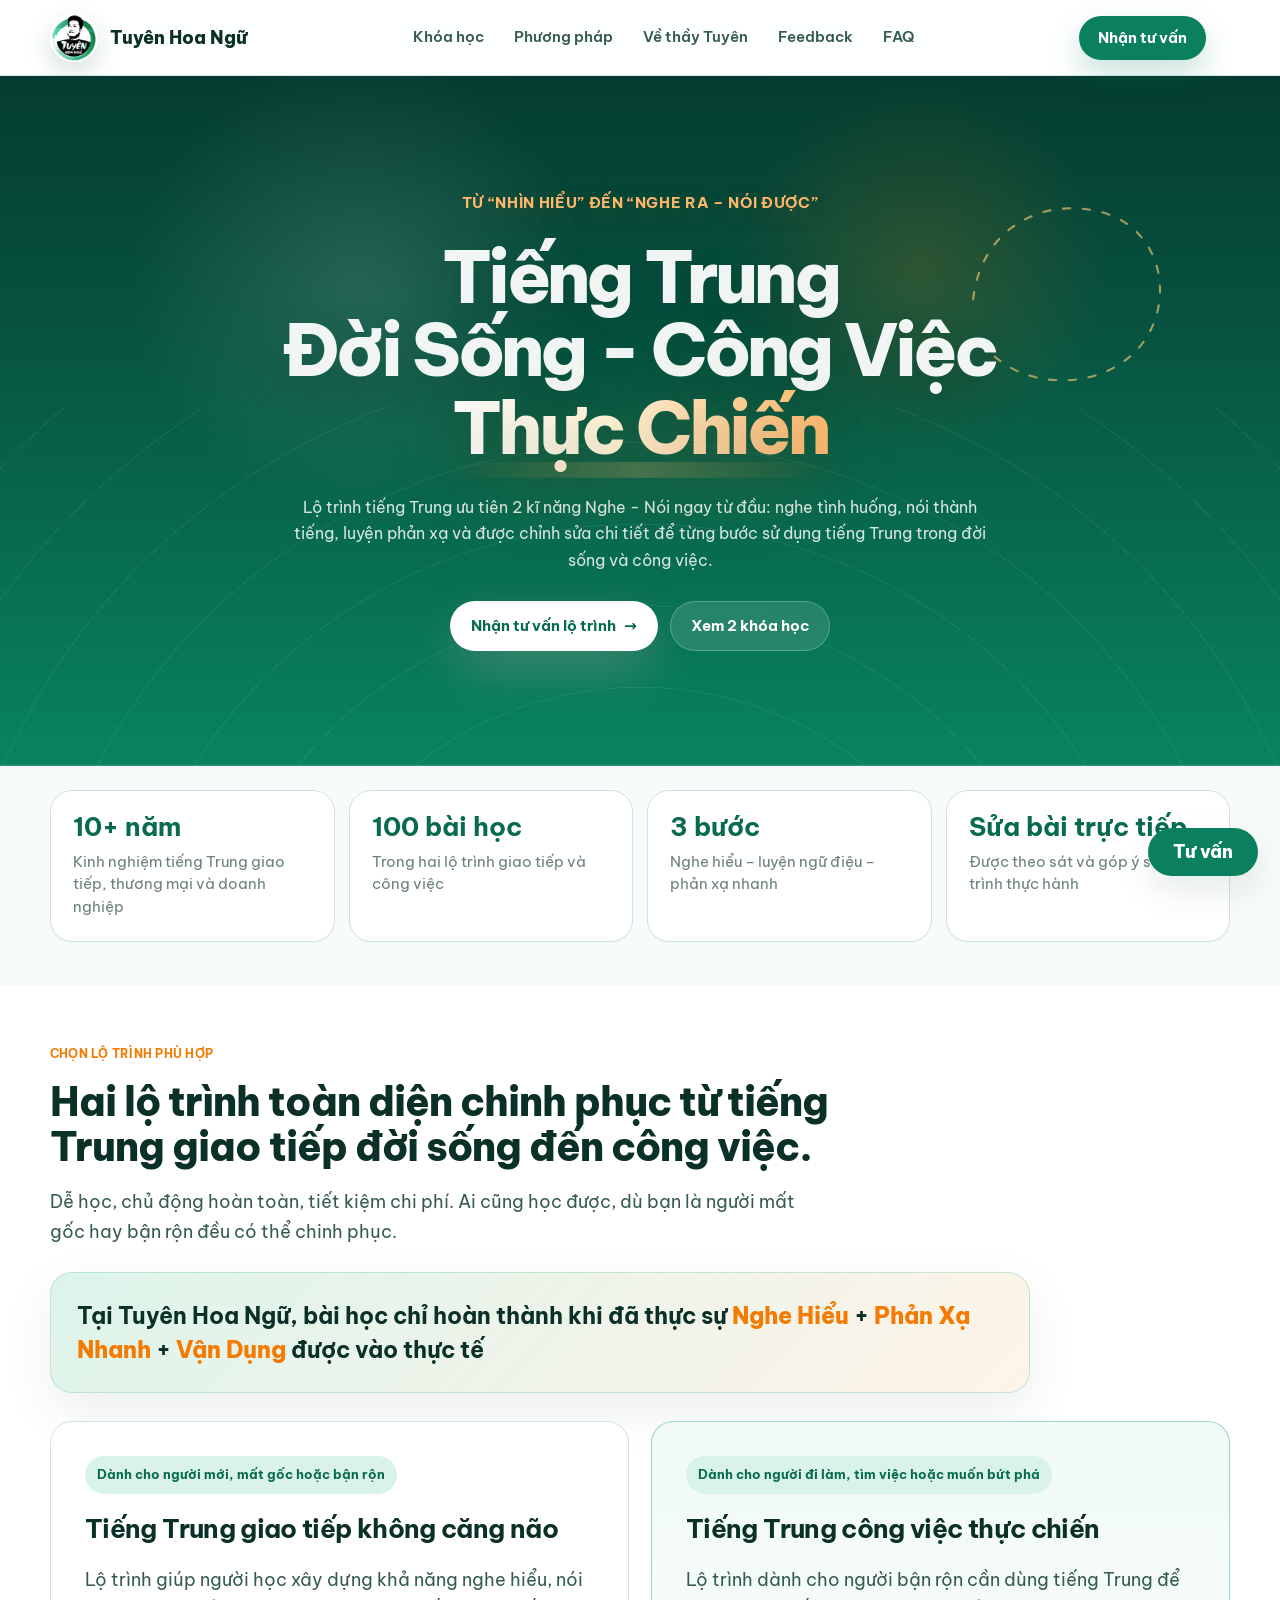
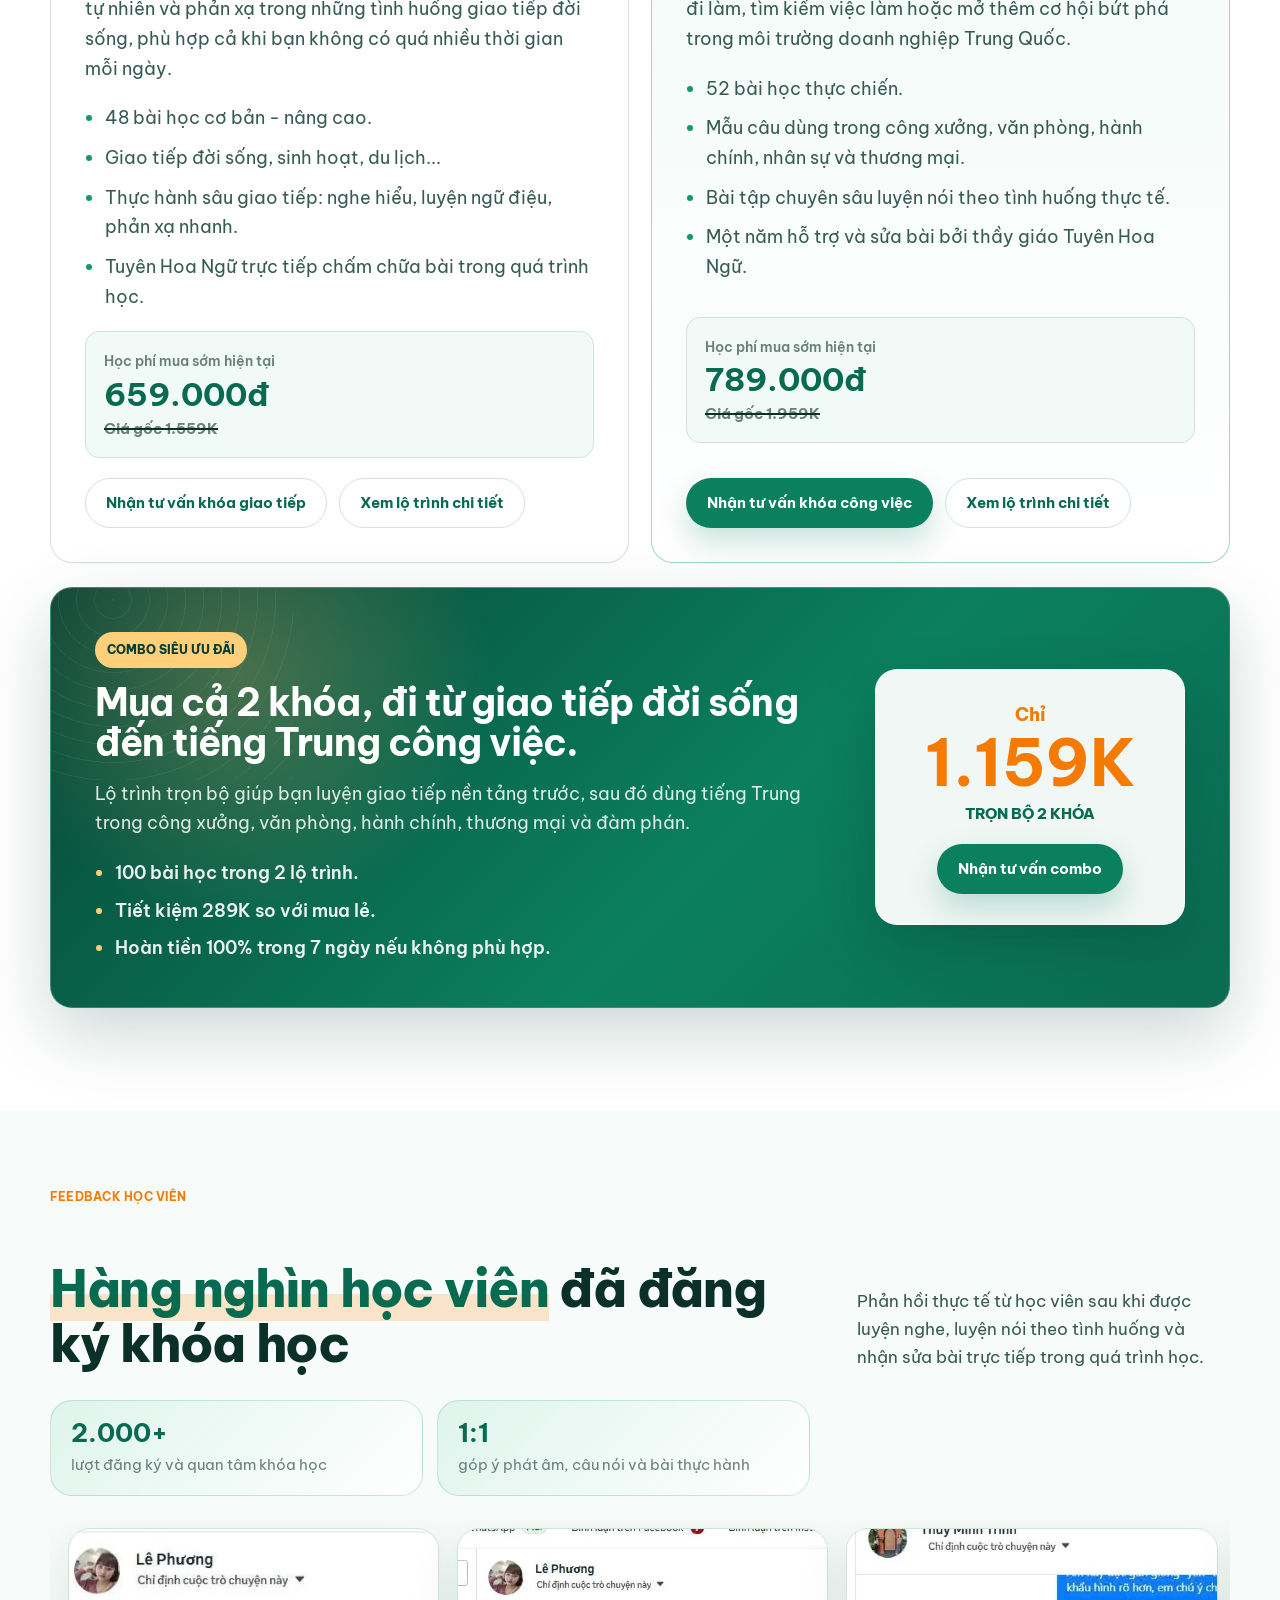
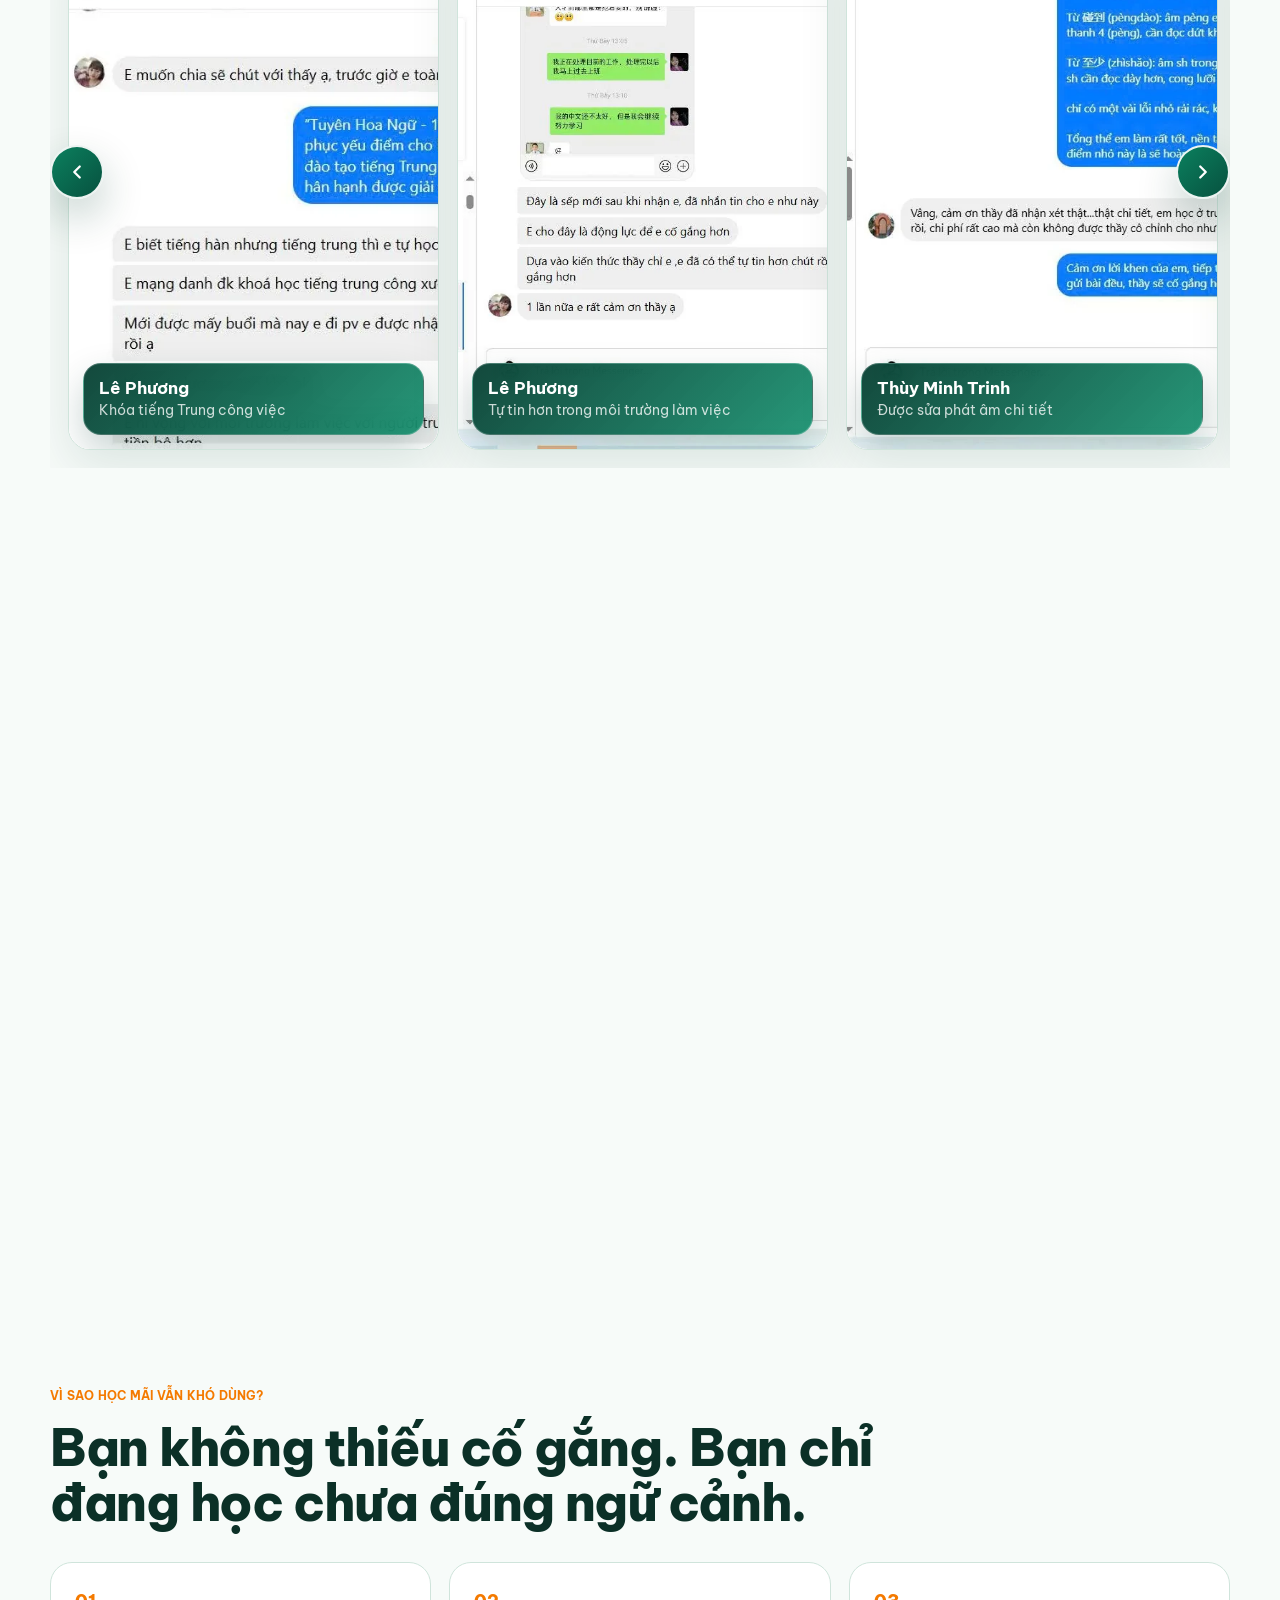
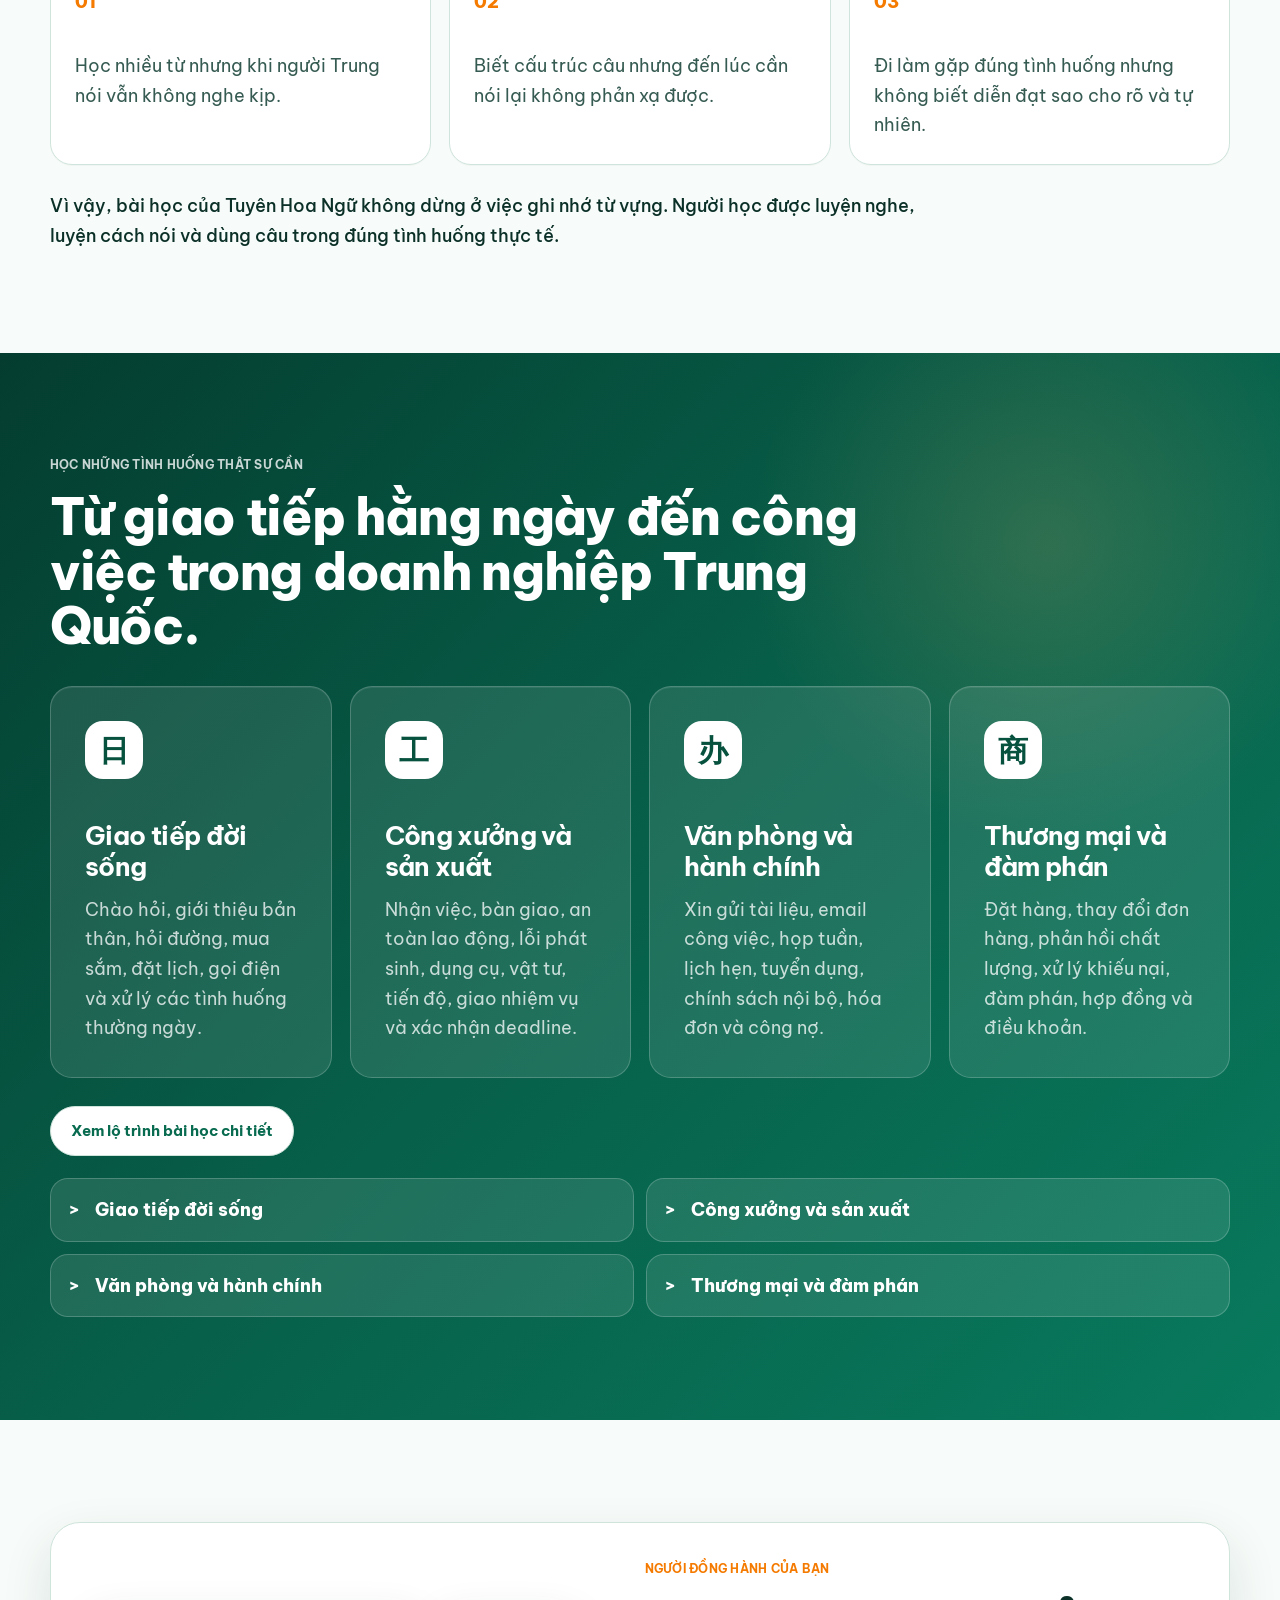
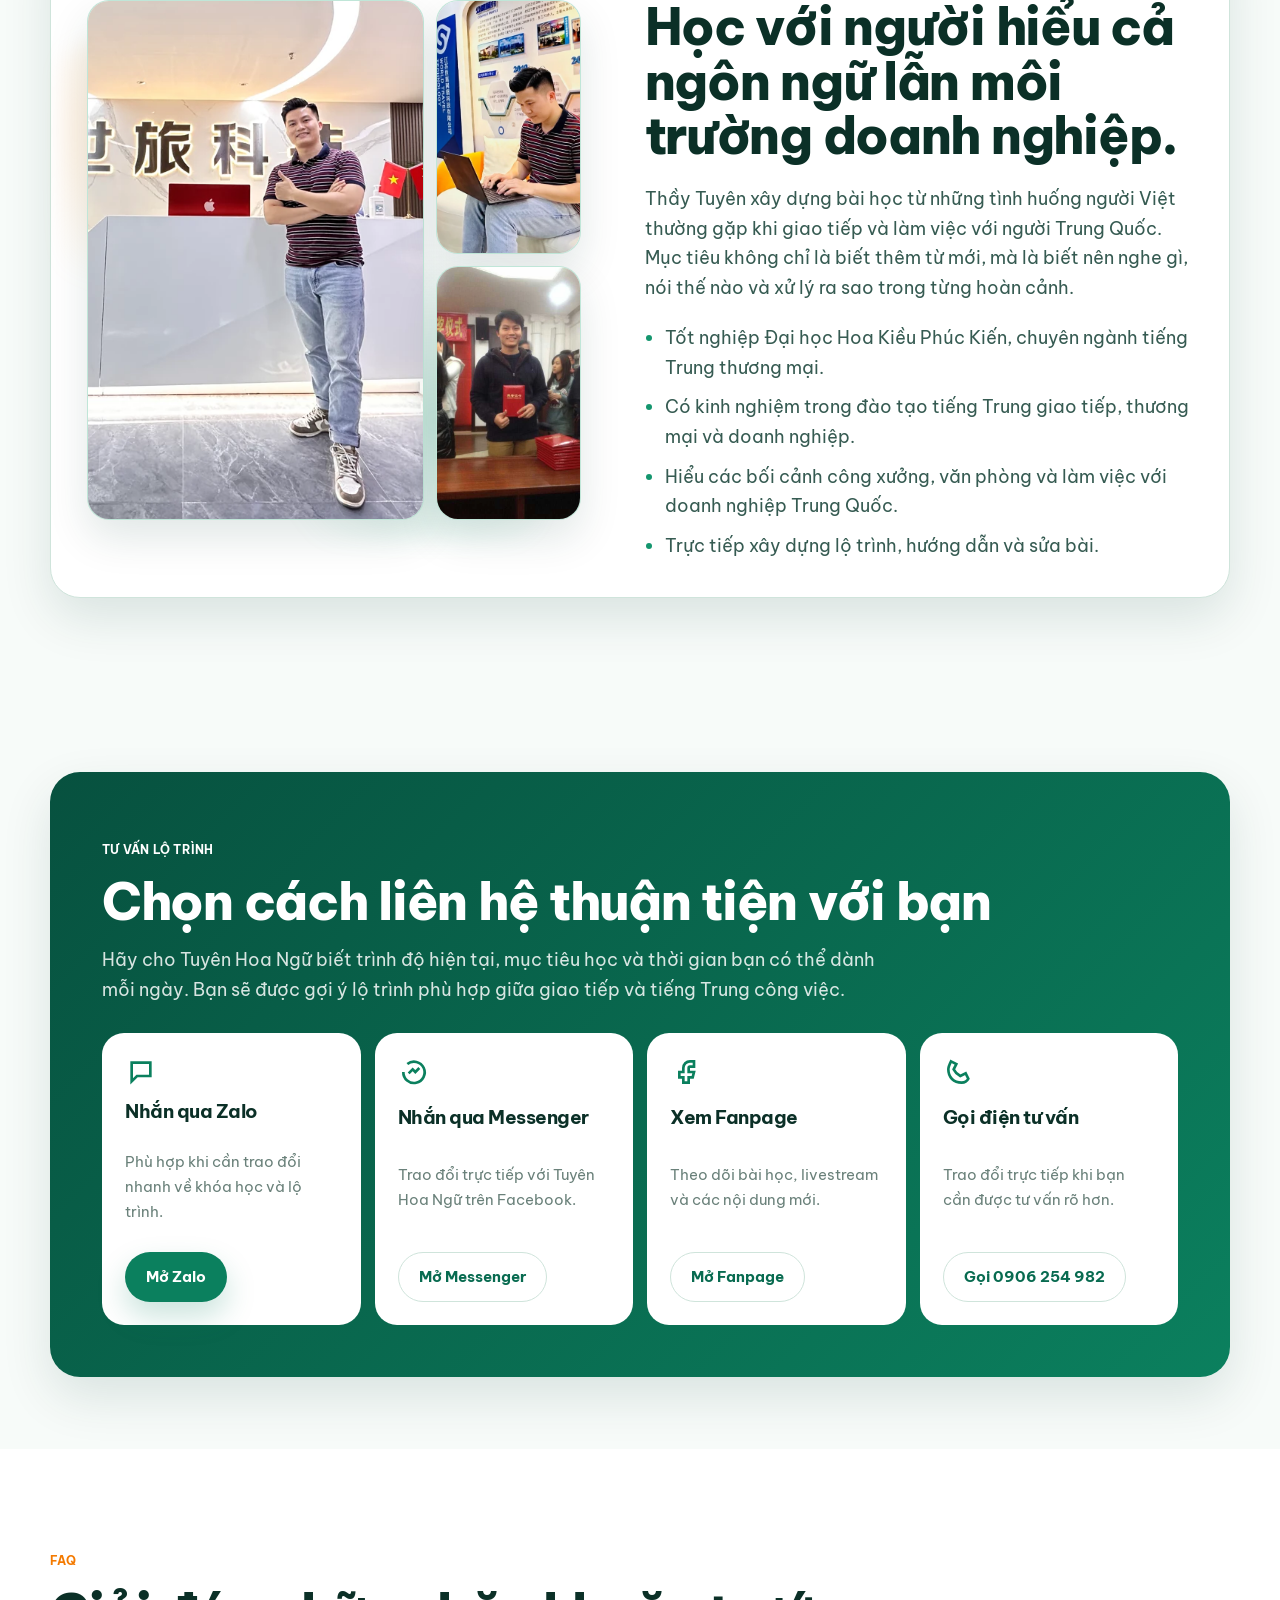
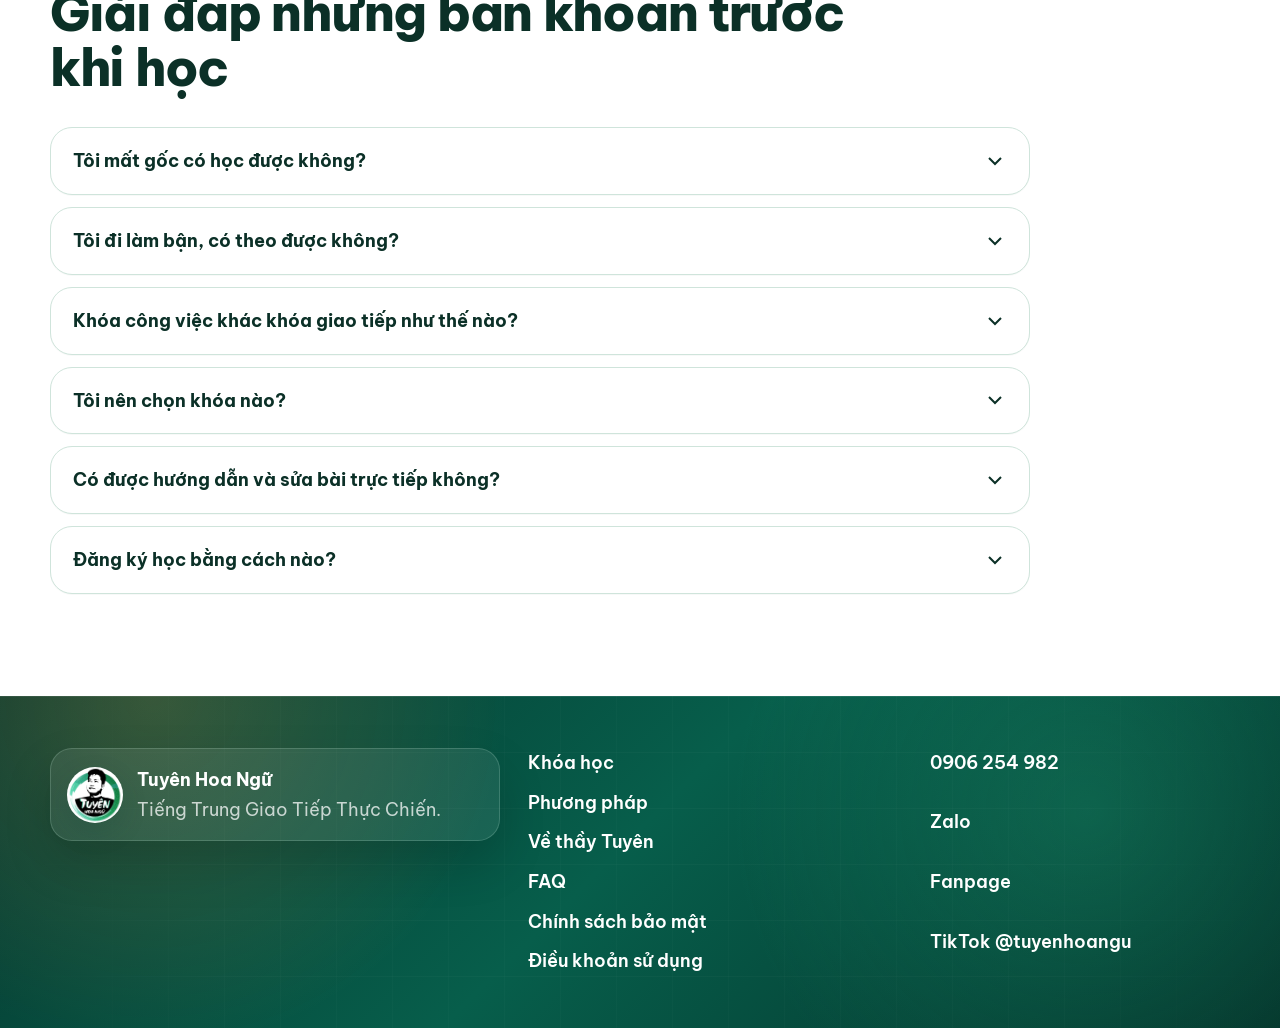
==== commit fd09186c: "Refine course detail layout and footer" ====
--- a/index.html
+++ b/index.html
@@ -88,7 +88,6 @@
       <nav class="main-nav" aria-label="Điều hướng chính">
         <a href="#courses">Khóa học</a>
         <a href="#method">Phương pháp</a>
-        <a href="#pathways">Lộ trình</a>
         <a href="#teacher">Về thầy Tuyên</a>
         <a href="#feedback">Feedback</a>
         <a href="#faq">FAQ</a>
@@ -114,7 +113,6 @@
         <nav aria-label="Menu di động">
           <a href="#courses">Khóa học</a>
           <a href="#method">Phương pháp</a>
-          <a href="#pathways">Lộ trình</a>
           <a href="#teacher">Về thầy Tuyên</a>
           <a href="#feedback">Feedback</a>
           <a href="#faq">FAQ</a>
@@ -228,7 +226,7 @@
             </div>
             <div class="course-card__actions">
               <a class="btn btn-secondary" href="#contact-options" data-consultation-cta data-interest="communication">
-                Tìm hiểu khóa giao tiếp
+                Nhận tư vấn khóa giao tiếp
               </a>
               <a class="btn btn-secondary course-route-link" href="/course-details/">
                 Xem lộ trình chi tiết
@@ -255,7 +253,7 @@
             </div>
             <div class="course-card__actions">
               <a class="btn btn-primary" href="#contact-options" data-consultation-cta data-interest="work">
-                Tìm hiểu khóa công việc
+                Nhận tư vấn khóa công việc
               </a>
               <a class="btn btn-secondary course-route-link" href="/course-details/">
                 Xem lộ trình chi tiết
@@ -504,7 +502,7 @@
             <p>Đặt hàng, thay đổi đơn hàng, phản hồi chất lượng, xử lý khiếu nại, đàm phán, hợp đồng và điều khoản.</p>
           </article>
         </div>
-        <a class="btn btn-secondary pathway-cta" href="#pathway-details">
+        <a class="btn btn-secondary pathway-cta" href="/course-details/">
           Xem lộ trình bài học chi tiết
         </a>
         <div class="pathway-details" id="pathway-details">
@@ -721,7 +719,7 @@
         <img src="brand/tuyen-hoa-ngu-logo.webp" width="56" height="56" alt="Logo Tuyên Hoa Ngữ" loading="lazy" />
         <div>
           <strong>Tuyên Hoa Ngữ</strong>
-          <p>Tiếng Trung rõ ràng, thực tế và dùng được.</p>
+          <p>Tiếng Trung Giao Tiếp Thực Chiến.</p>
         </div>
       </div>
       <nav aria-label="Liên kết cuối trang">
--- a/styles.css
+++ b/styles.css
@@ -862,12 +862,12 @@
 }
 
 .course-details-hero h1 {
-  max-width: 920px;
+  max-width: 1040px;
   margin: 0;
   color: var(--color-heading);
-  font-size: clamp(2.35rem, 5vw, 4.7rem);
-  line-height: 0.98;
-  letter-spacing: -0.02em;
+  font-size: clamp(2.25rem, 4.4vw, 4.15rem);
+  line-height: 1.04;
+  letter-spacing: -0.015em;
 }
 
 .course-details-hero > p:not(.eyebrow) {
@@ -889,11 +889,15 @@
   display: grid;
   grid-template-columns: repeat(2, minmax(0, 1fr));
   gap: 22px;
-  align-items: start;
+  align-items: stretch;
   padding-bottom: clamp(56px, 7vw, 92px);
 }
 
 .route-panel {
+  display: flex;
+  flex-direction: column;
+  min-height: 760px;
+  height: clamp(880px, calc(100vh + 160px), 1220px);
   overflow: hidden;
   background: rgba(255, 255, 255, 0.94);
   border: 1px solid var(--color-border);
@@ -963,8 +967,9 @@
 
 .route-scroll {
   display: grid;
+  flex: 1;
   gap: 16px;
-  max-height: calc(100vh - 150px);
+  min-height: 0;
   padding: 18px clamp(18px, 2.6vw, 28px) clamp(22px, 3vw, 32px);
   overflow: auto;
   overscroll-behavior: contain;
@@ -2153,7 +2158,7 @@
 }
 
 .faq-answer {
-  padding: 0 22px 20px;
+  padding: 12px 22px 22px;
   color: var(--color-body);
 }
 
@@ -2273,24 +2278,59 @@
 }
 
 .site-footer {
+  position: relative;
   display: grid;
   grid-template-columns: minmax(240px, 1.2fr) 1fr minmax(180px, 0.8fr);
   gap: 28px;
   padding: clamp(34px, 5vw, 52px) max(20px, calc((100vw - var(--container)) / 2));
-  color: var(--color-body);
-  background: #fff;
-  border-top: 1px solid var(--color-border);
+  overflow: hidden;
+  color: rgba(255, 255, 255, 0.82);
+  background:
+    radial-gradient(circle at 12% 0%, rgba(255, 184, 77, 0.2), transparent 30%),
+    radial-gradient(circle at 85% 35%, rgba(34, 167, 123, 0.28), transparent 32%),
+    linear-gradient(135deg, #05382f 0%, #075e4b 48%, #04342b 100%);
+  border-top: 0;
+  box-shadow: inset 0 1px 0 rgba(255, 255, 255, 0.08);
+}
+
+.site-footer::before {
+  position: absolute;
+  inset: 0;
+  pointer-events: none;
+  content: "";
+  background-image:
+    linear-gradient(rgba(255, 255, 255, 0.07) 1px, transparent 1px),
+    linear-gradient(90deg, rgba(255, 255, 255, 0.05) 1px, transparent 1px);
+  background-size: 56px 56px;
+  mask-image: linear-gradient(90deg, transparent, #000 18%, #000 82%, transparent);
+  opacity: 0.35;
+}
+
+.site-footer > * {
+  position: relative;
+  z-index: 1;
 }
 
 .footer-brand {
   display: flex;
   gap: 14px;
   align-items: center;
+  align-self: start;
+  padding: 16px;
+  background: rgba(255, 255, 255, 0.08);
+  border: 1px solid rgba(214, 249, 234, 0.18);
+  border-radius: 22px;
+  box-shadow: 0 22px 48px rgba(0, 0, 0, 0.16);
 }
 
 .footer-brand strong {
   display: block;
-  color: var(--color-heading);
+  color: #fff;
+}
+
+.site-footer p,
+.site-footer span {
+  color: rgba(255, 255, 255, 0.74);
 }
 
 .site-footer nav,
@@ -2300,8 +2340,17 @@
 }
 
 .site-footer a {
-  color: var(--color-primary-800);
+  color: #fff;
   font-weight: 600;
+  transition:
+    color 180ms ease,
+    transform 180ms ease;
+}
+
+.site-footer a:hover,
+.site-footer a:focus-visible {
+  color: var(--color-accent);
+  transform: translateX(3px);
 }
 
 .reveal {
@@ -2436,6 +2485,11 @@
 
   .course-details-layout {
     grid-template-columns: 1fr;
+  }
+
+  .route-panel {
+    height: auto;
+    min-height: 0;
   }
 
   .route-scroll {
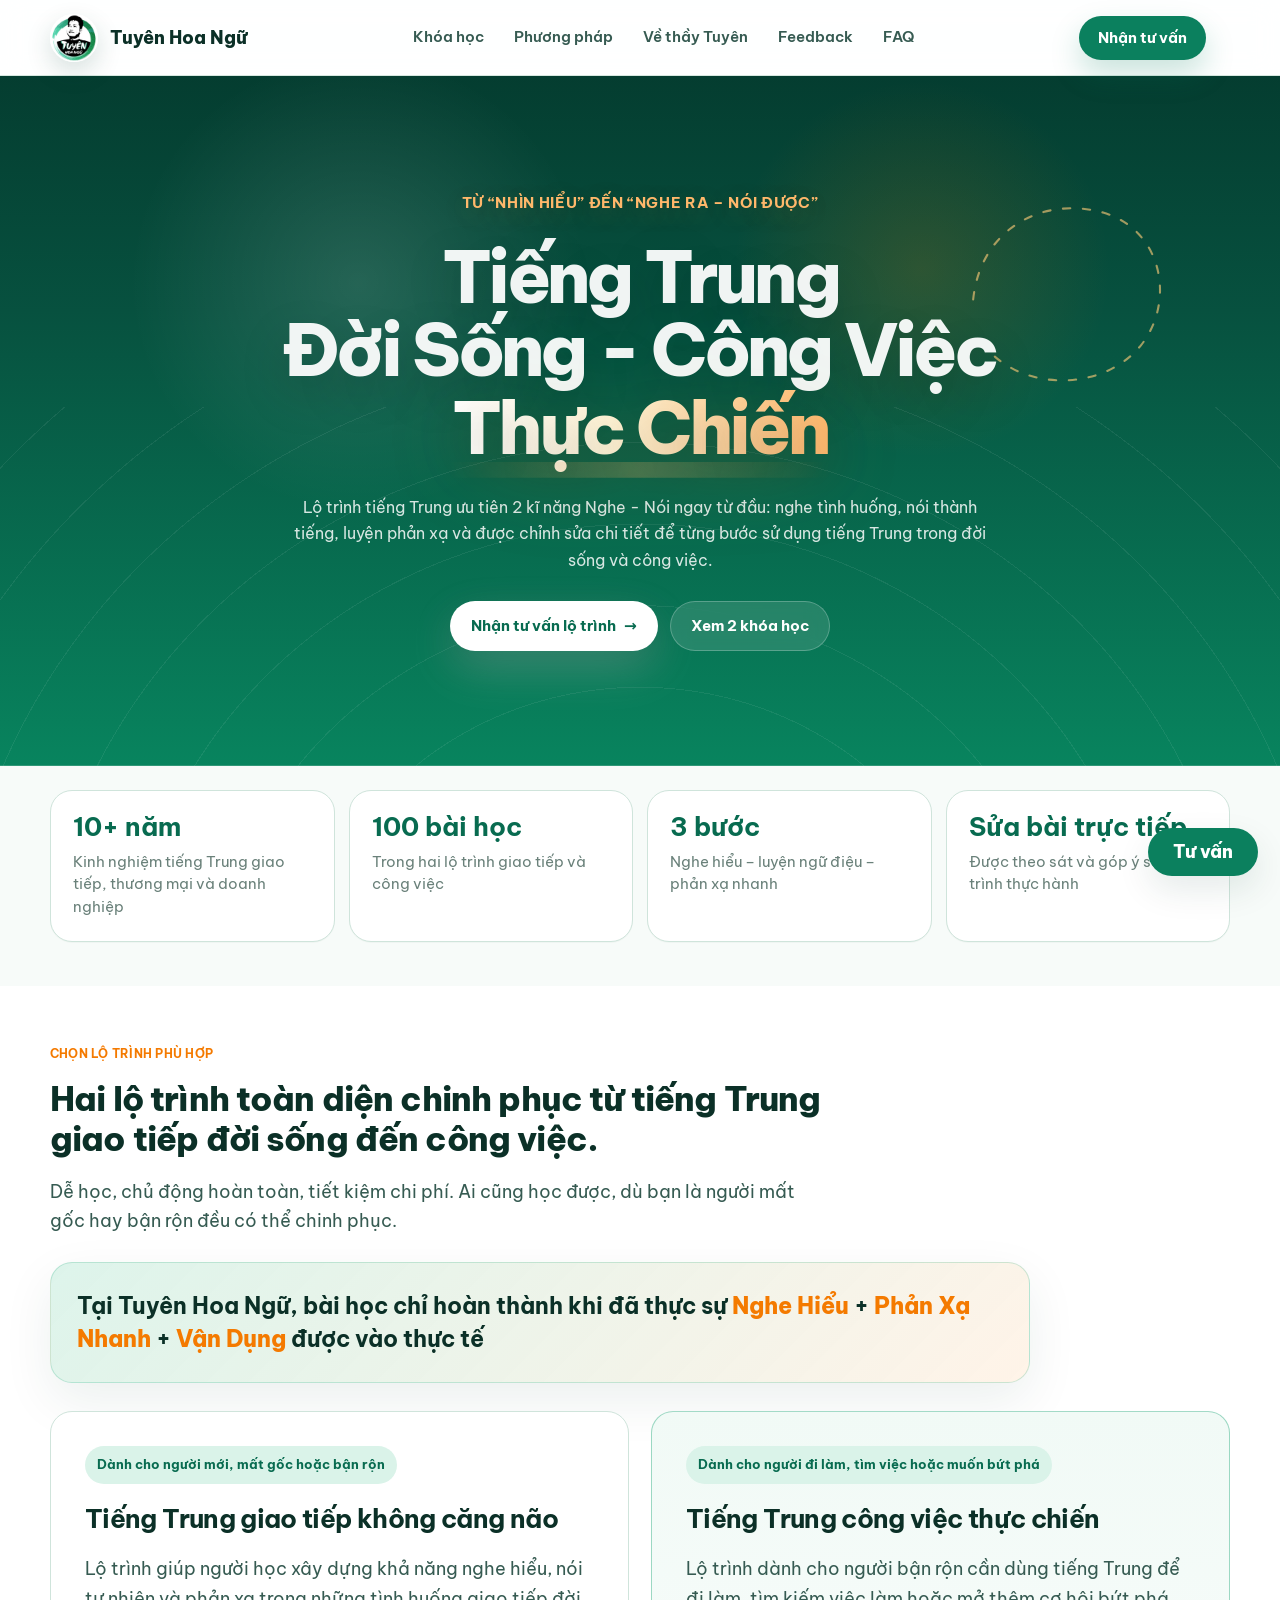
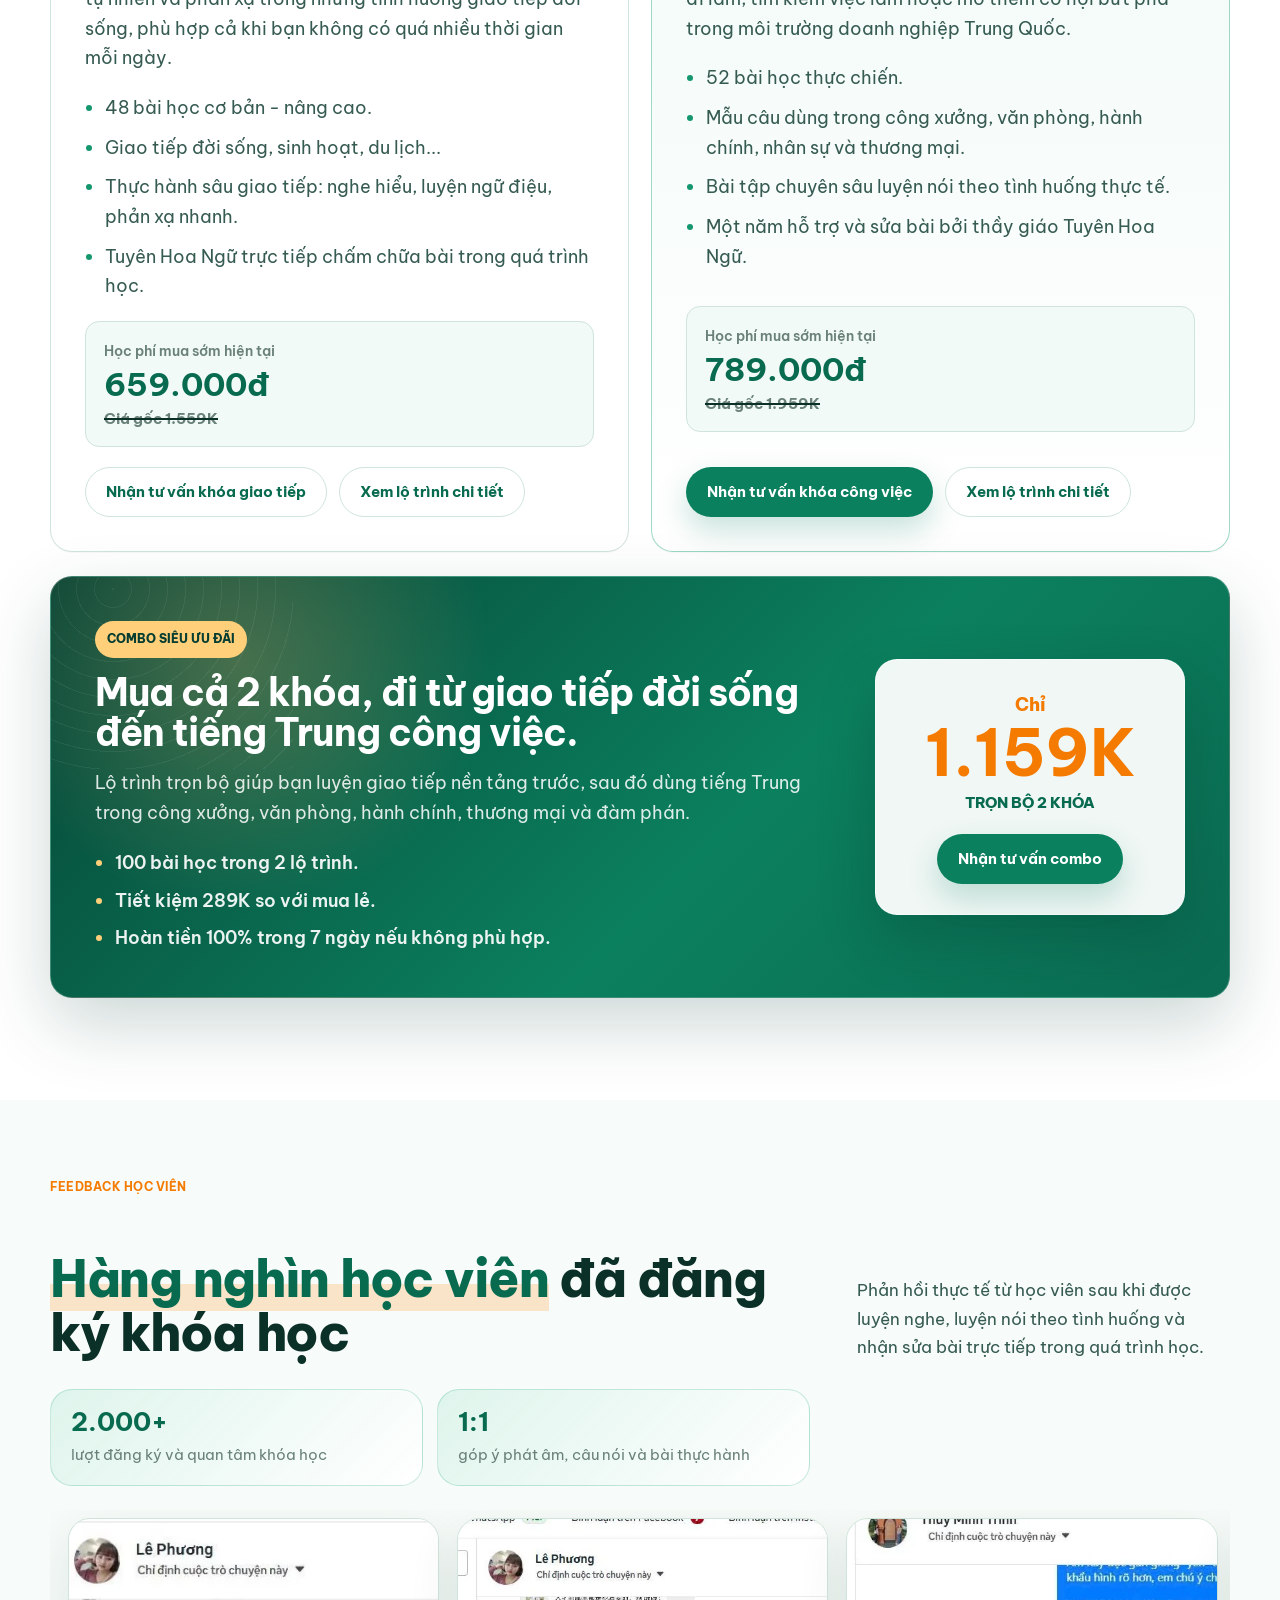
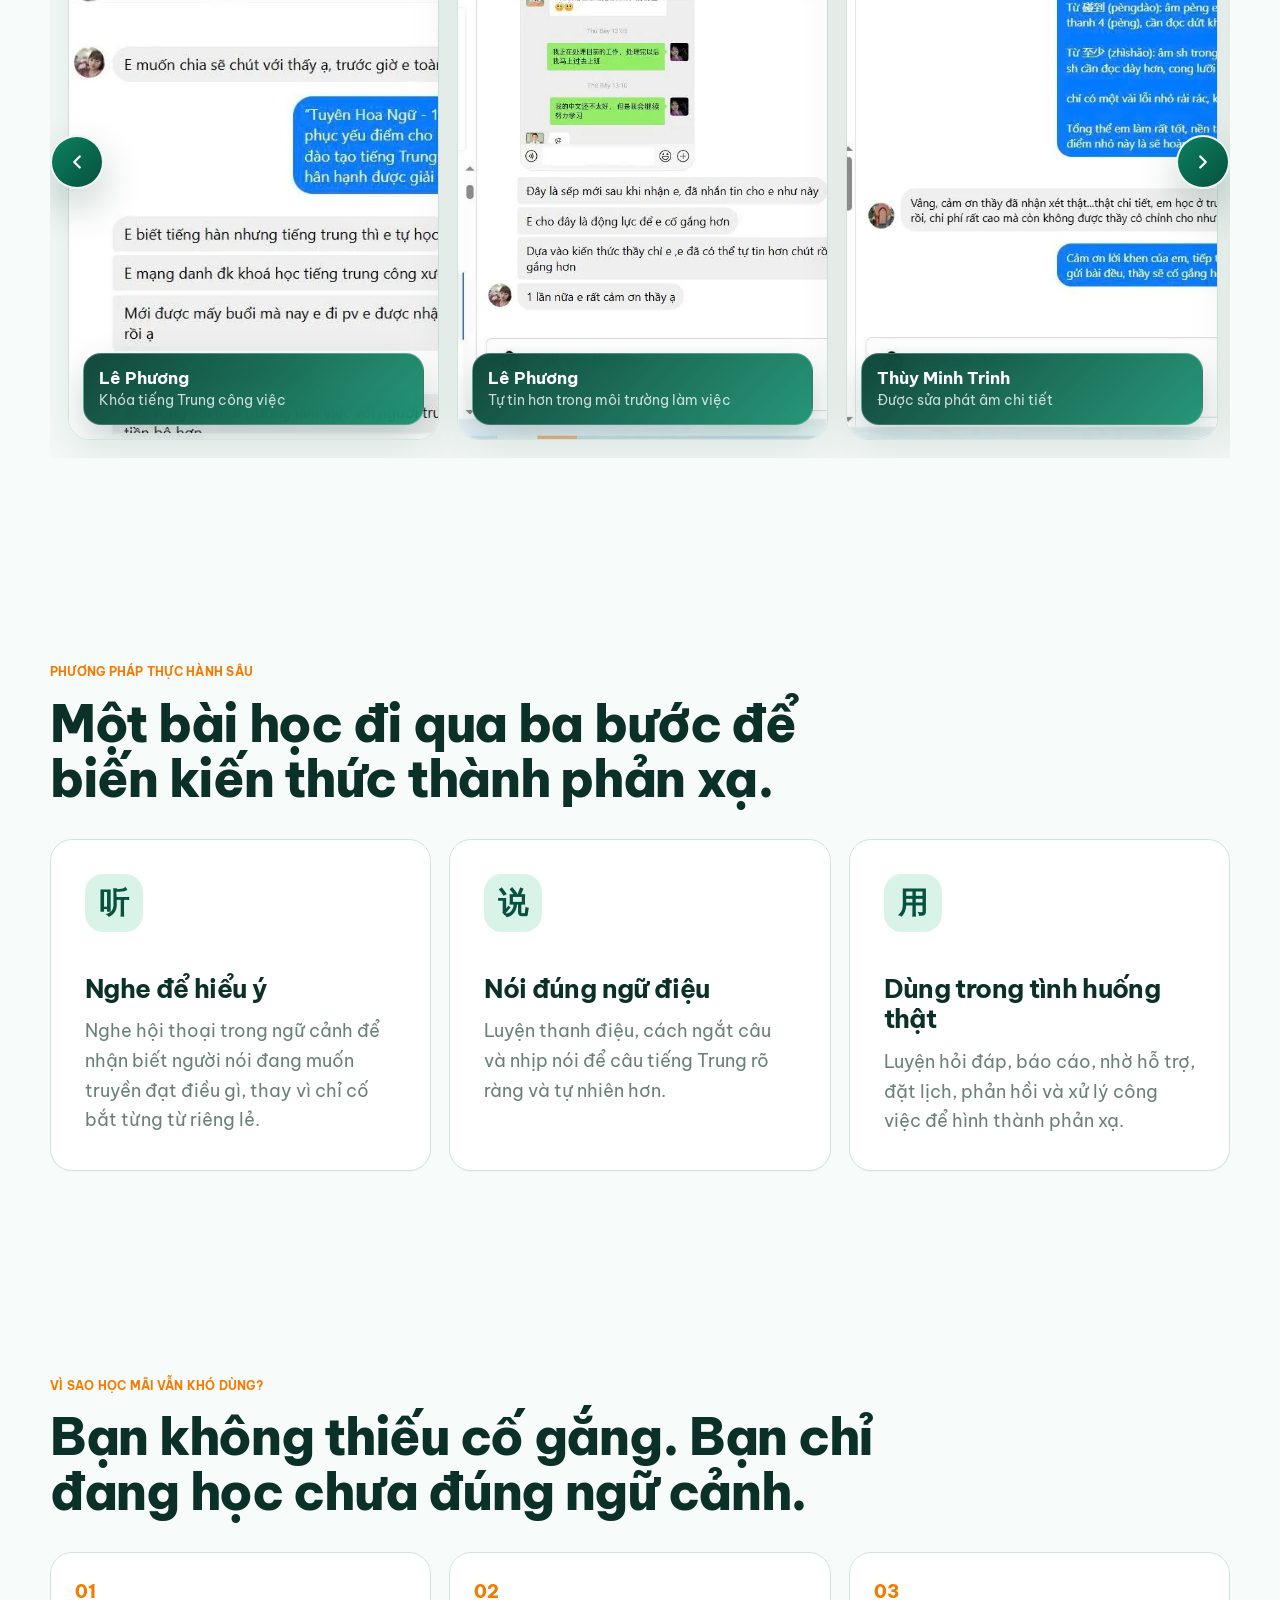
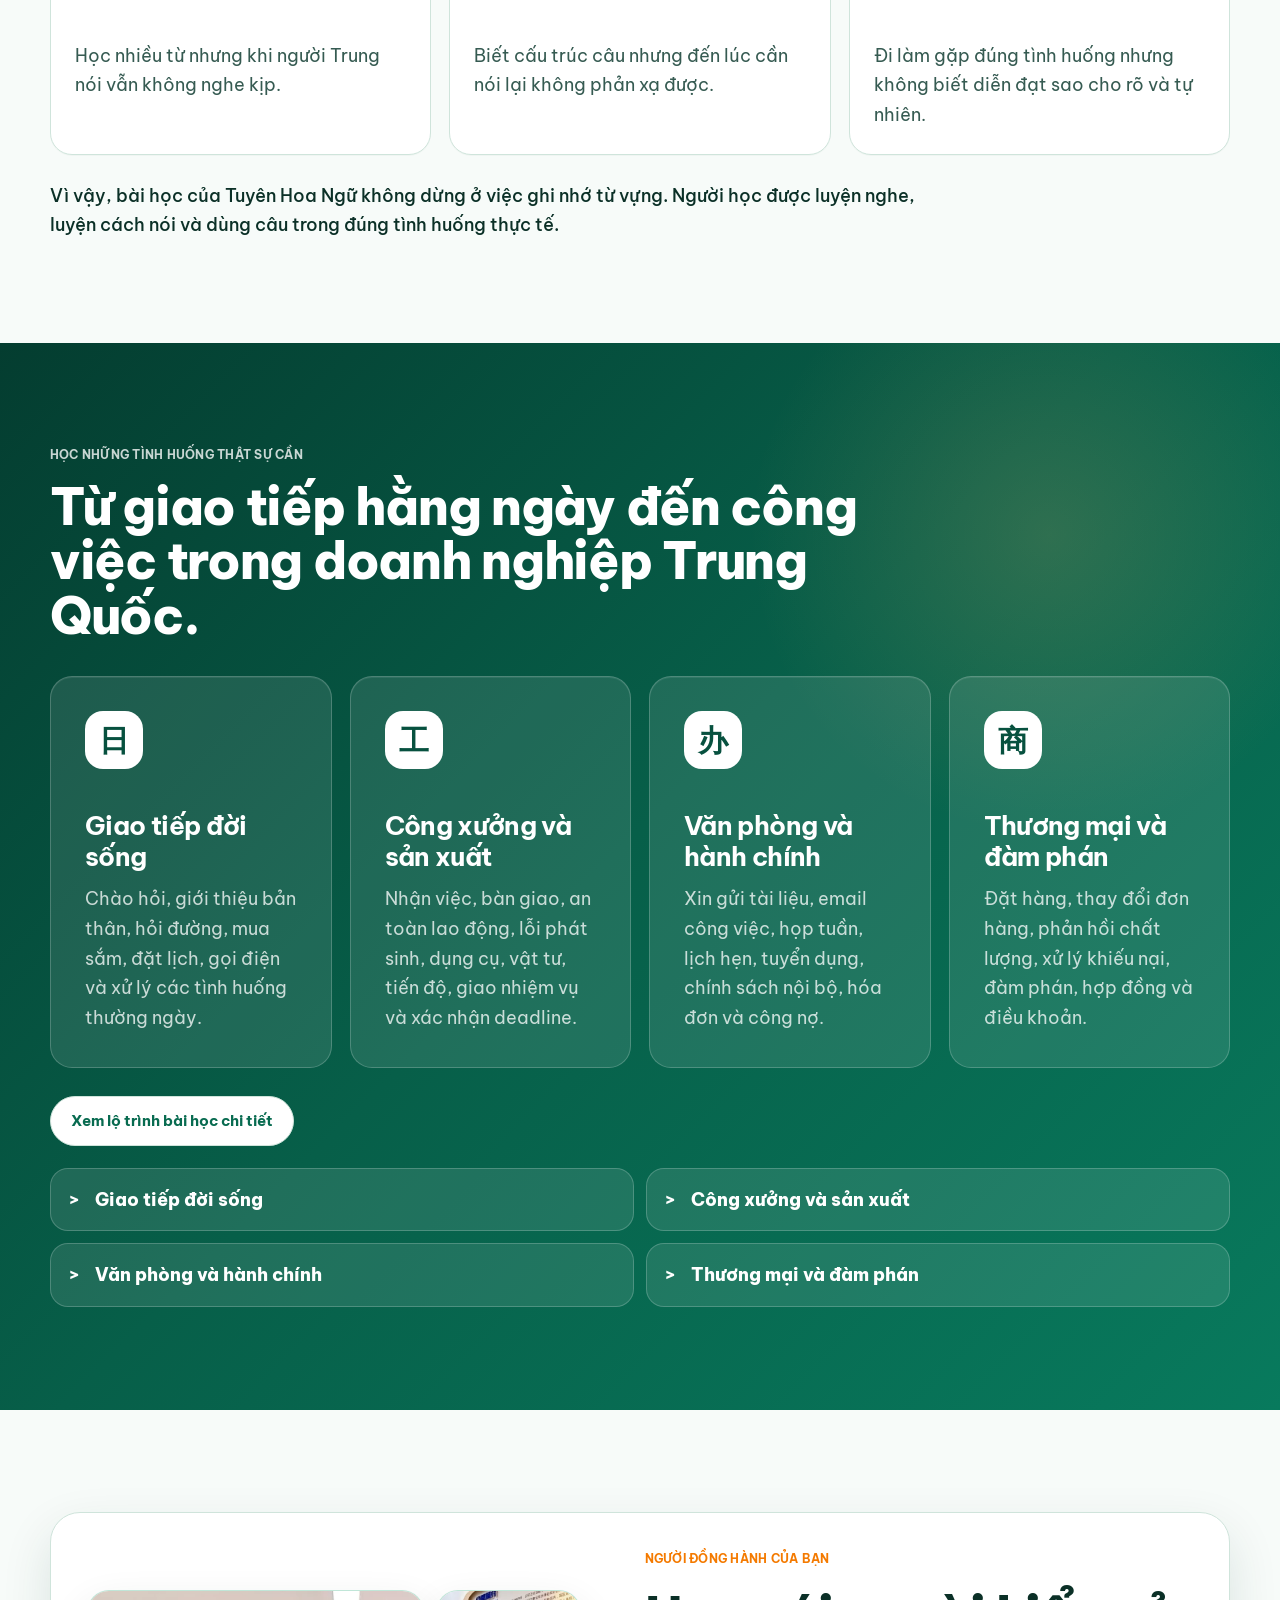
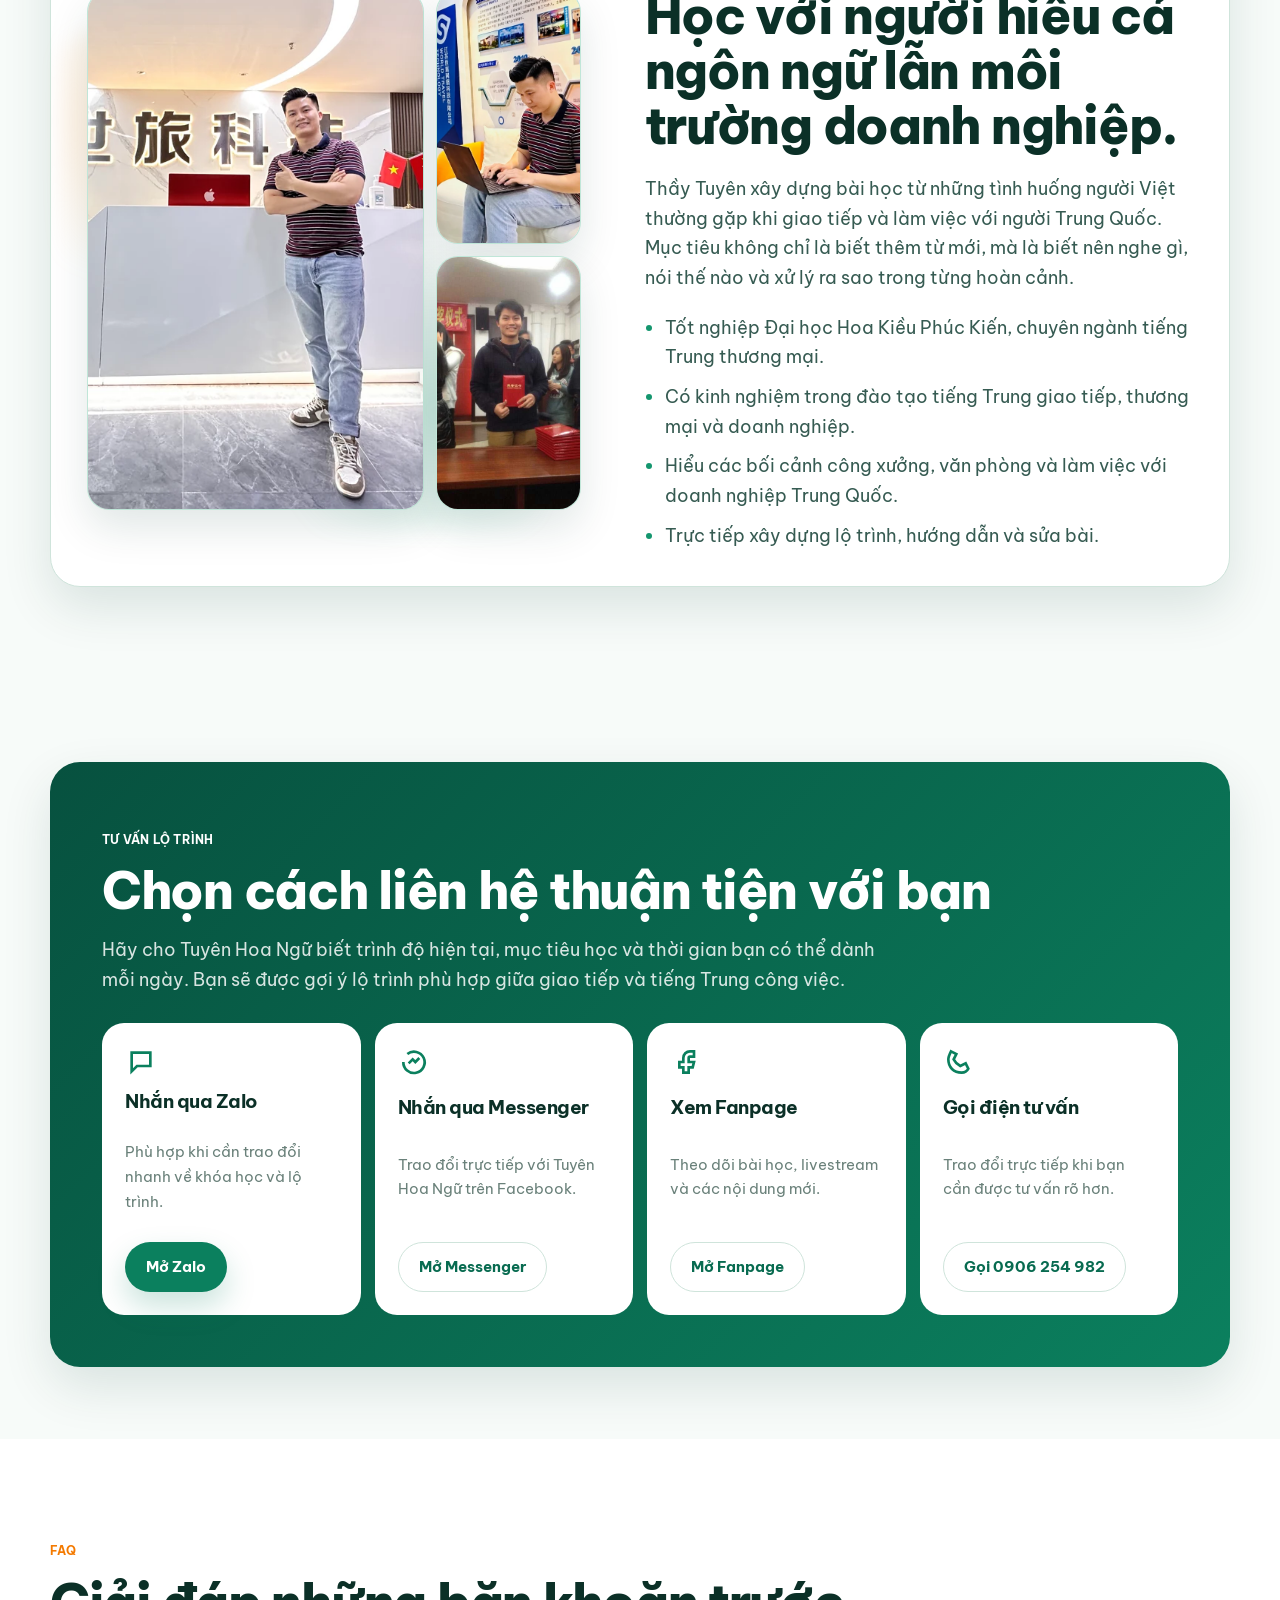
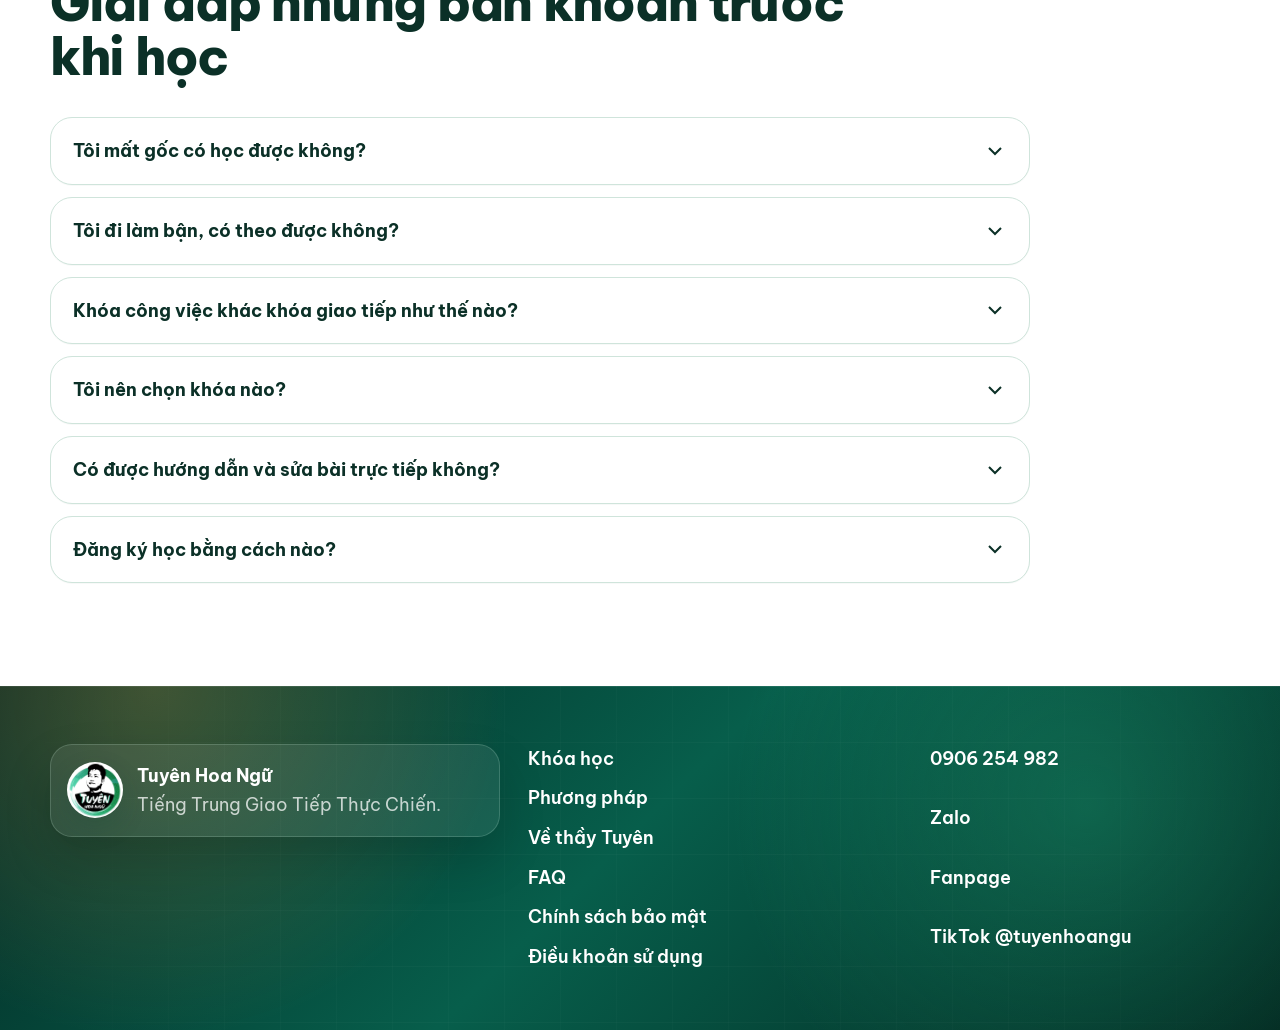
==== commit a0155296: "Refine course details footer and layout" ====
--- a/index.html
+++ b/index.html
@@ -29,7 +29,7 @@
       href="https://fonts.googleapis.com/css2?family=Be+Vietnam+Pro:wght@400;500;600;700;800&display=swap"
       rel="stylesheet"
     />
-    <link rel="stylesheet" href="styles.css?v=20260817-1" />
+    <link rel="stylesheet" href="styles.css?v=20260817-2" />
     <script type="application/ld+json">
       {
         "@context": "https://schema.org",
--- a/styles.css
+++ b/styles.css
@@ -82,7 +82,9 @@
 #faq,
 #contact-more,
 #contact-options,
-#pathway-details {
+#pathway-details,
+#communication-course,
+#work-course {
   scroll-margin-top: 96px;
 }
 
@@ -727,9 +729,9 @@
 }
 
 .courses-section .section-heading h2 {
-  max-width: 980px;
-  font-size: clamp(2.15rem, 3.15vw, 3.25rem);
-  line-height: 1.12;
+  max-width: 900px;
+  font-size: clamp(1.9rem, 2.65vw, 2.75rem);
+  line-height: 1.18;
 }
 
 .course-grid {
@@ -861,12 +863,48 @@
   padding-block: clamp(48px, 7vw, 82px) 28px;
 }
 
+.course-back-link {
+  display: inline-flex;
+  align-items: center;
+  gap: 8px;
+  min-height: 40px;
+  margin-bottom: 22px;
+  padding: 0 16px;
+  color: var(--color-primary-800);
+  background: rgba(255, 255, 255, 0.86);
+  border: 1px solid rgba(34, 167, 123, 0.24);
+  border-radius: 999px;
+  box-shadow: 0 14px 36px rgba(4, 61, 48, 0.08);
+  font-size: 0.92rem;
+  font-weight: 800;
+  transition:
+    transform 220ms cubic-bezier(0.2, 0.8, 0.2, 1),
+    box-shadow 220ms ease,
+    background 220ms ease;
+}
+
+.course-back-link span {
+  display: inline-grid;
+  place-items: center;
+  width: 22px;
+  height: 22px;
+  font-size: 1.16rem;
+  line-height: 1;
+}
+
+.course-back-link:hover,
+.course-back-link:focus-visible {
+  background: #fff;
+  box-shadow: 0 18px 42px rgba(4, 61, 48, 0.13);
+  transform: translateX(-3px);
+}
+
 .course-details-hero h1 {
-  max-width: 1040px;
+  max-width: 760px;
   margin: 0;
   color: var(--color-heading);
-  font-size: clamp(2.25rem, 4.4vw, 4.15rem);
-  line-height: 1.04;
+  font-size: clamp(2.05rem, 3.35vw, 3.15rem);
+  line-height: 1.1;
   letter-spacing: -0.015em;
 }
 
@@ -999,6 +1037,25 @@
 
 .route-panel--communication .route-section summary {
   background: linear-gradient(135deg, #075e4b, #ff8c1a);
+}
+
+@media (min-width: 1121px) {
+  .route-panel--communication .route-scroll {
+    align-content: stretch;
+    grid-template-rows: repeat(3, minmax(0, 1fr));
+  }
+
+  .route-panel--communication .route-section {
+    display: flex;
+    min-height: 0;
+    flex-direction: column;
+  }
+
+  .route-panel--communication .route-section__body {
+    flex: 1;
+    overflow: auto;
+    scrollbar-color: rgba(255, 126, 27, 0.45) rgba(255, 126, 27, 0.08);
+  }
 }
 
 .route-section summary::-webkit-details-marker {
@@ -2158,7 +2215,7 @@
 }
 
 .faq-answer {
-  padding: 12px 22px 22px;
+  padding: 22px 22px 24px;
   color: var(--color-body);
 }
 
@@ -2282,13 +2339,14 @@
   display: grid;
   grid-template-columns: minmax(240px, 1.2fr) 1fr minmax(180px, 0.8fr);
   gap: 28px;
-  padding: clamp(34px, 5vw, 52px) max(20px, calc((100vw - var(--container)) / 2));
+  margin-top: 0;
+  padding: clamp(38px, 5vw, 58px) max(20px, calc((100vw - var(--container)) / 2));
   overflow: hidden;
   color: rgba(255, 255, 255, 0.82);
   background:
-    radial-gradient(circle at 12% 0%, rgba(255, 184, 77, 0.2), transparent 30%),
-    radial-gradient(circle at 85% 35%, rgba(34, 167, 123, 0.28), transparent 32%),
-    linear-gradient(135deg, #05382f 0%, #075e4b 48%, #04342b 100%);
+    radial-gradient(circle at 12% 0%, rgba(255, 184, 77, 0.24), transparent 30%),
+    radial-gradient(circle at 85% 35%, rgba(34, 167, 123, 0.34), transparent 32%),
+    linear-gradient(135deg, #032a24 0%, #075e4b 48%, #032820 100%);
   border-top: 0;
   box-shadow: inset 0 1px 0 rgba(255, 255, 255, 0.08);
 }
@@ -2574,8 +2632,8 @@
   }
 
   .course-details-hero h1 {
-    font-size: clamp(2rem, 10vw, 3rem);
-    line-height: 1.04;
+    font-size: clamp(2rem, 8.8vw, 2.7rem);
+    line-height: 1.1;
   }
 
   .course-details-hero > p:not(.eyebrow) {
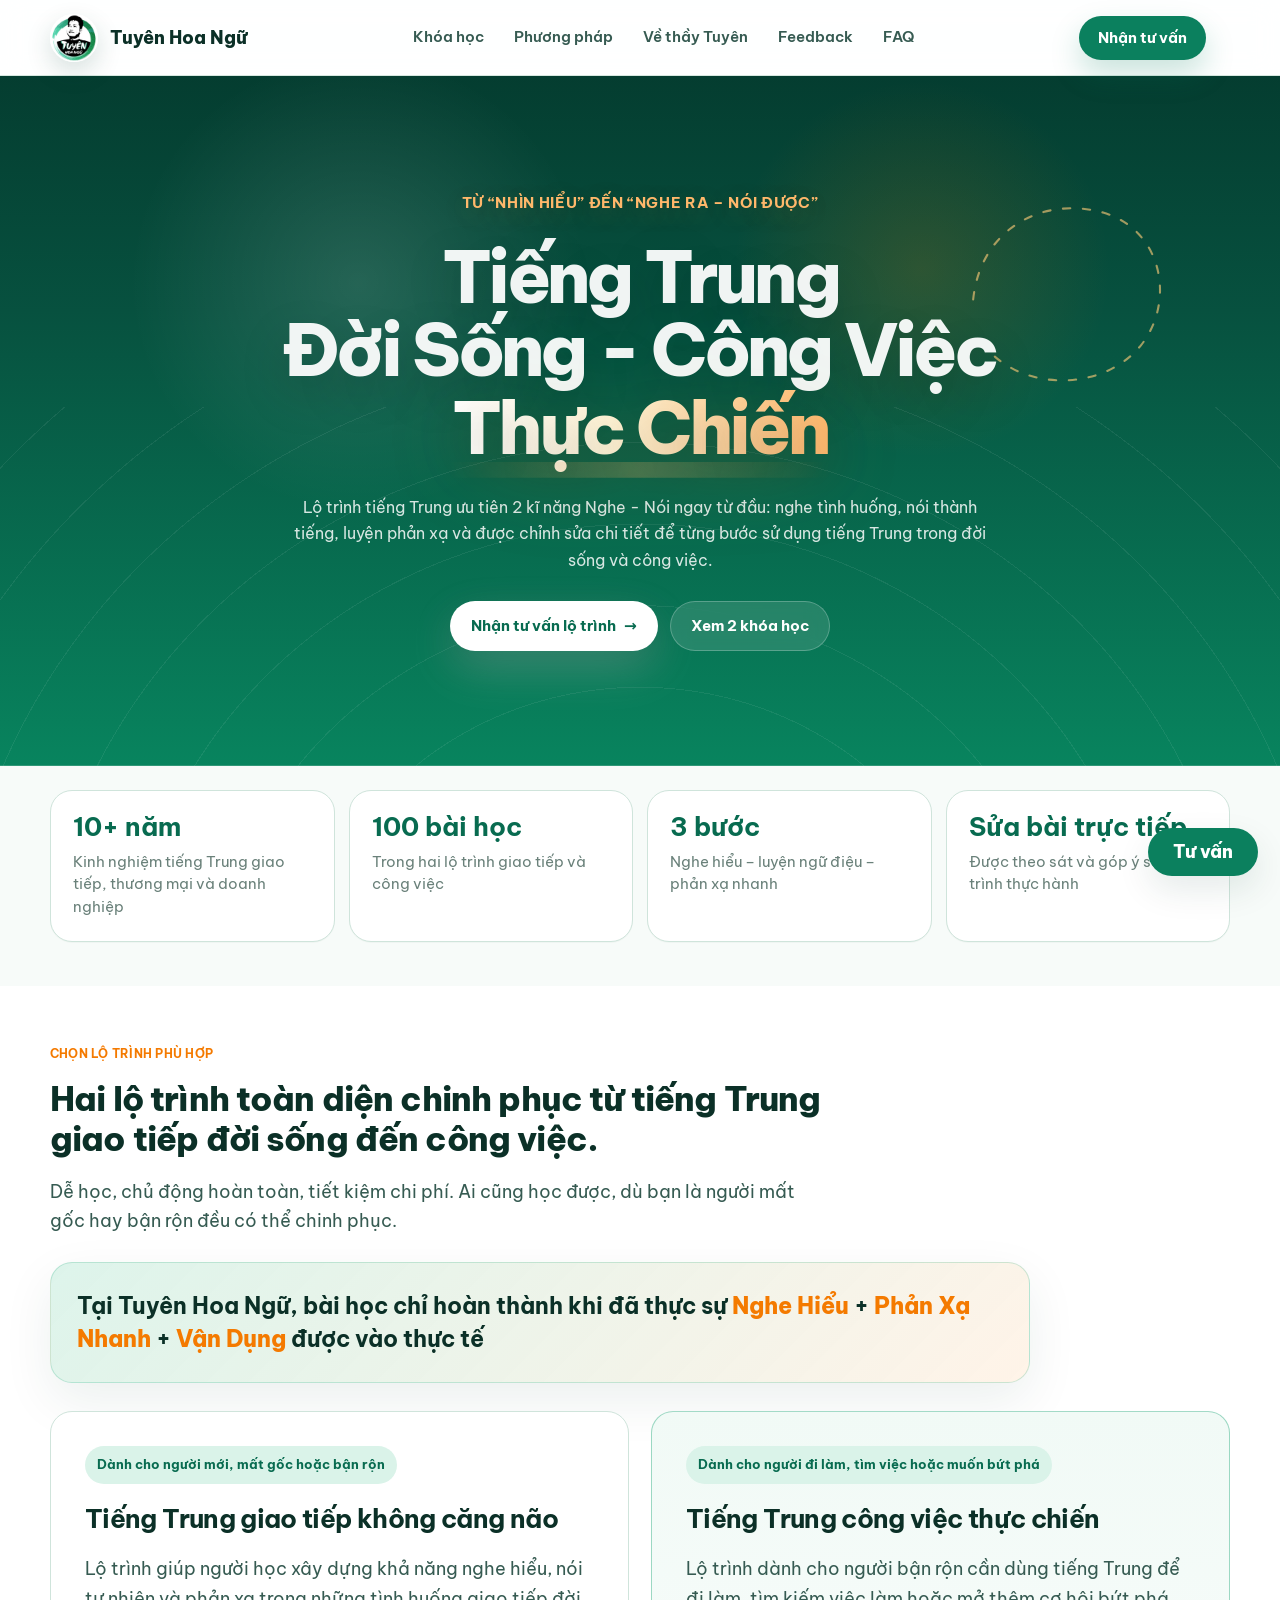
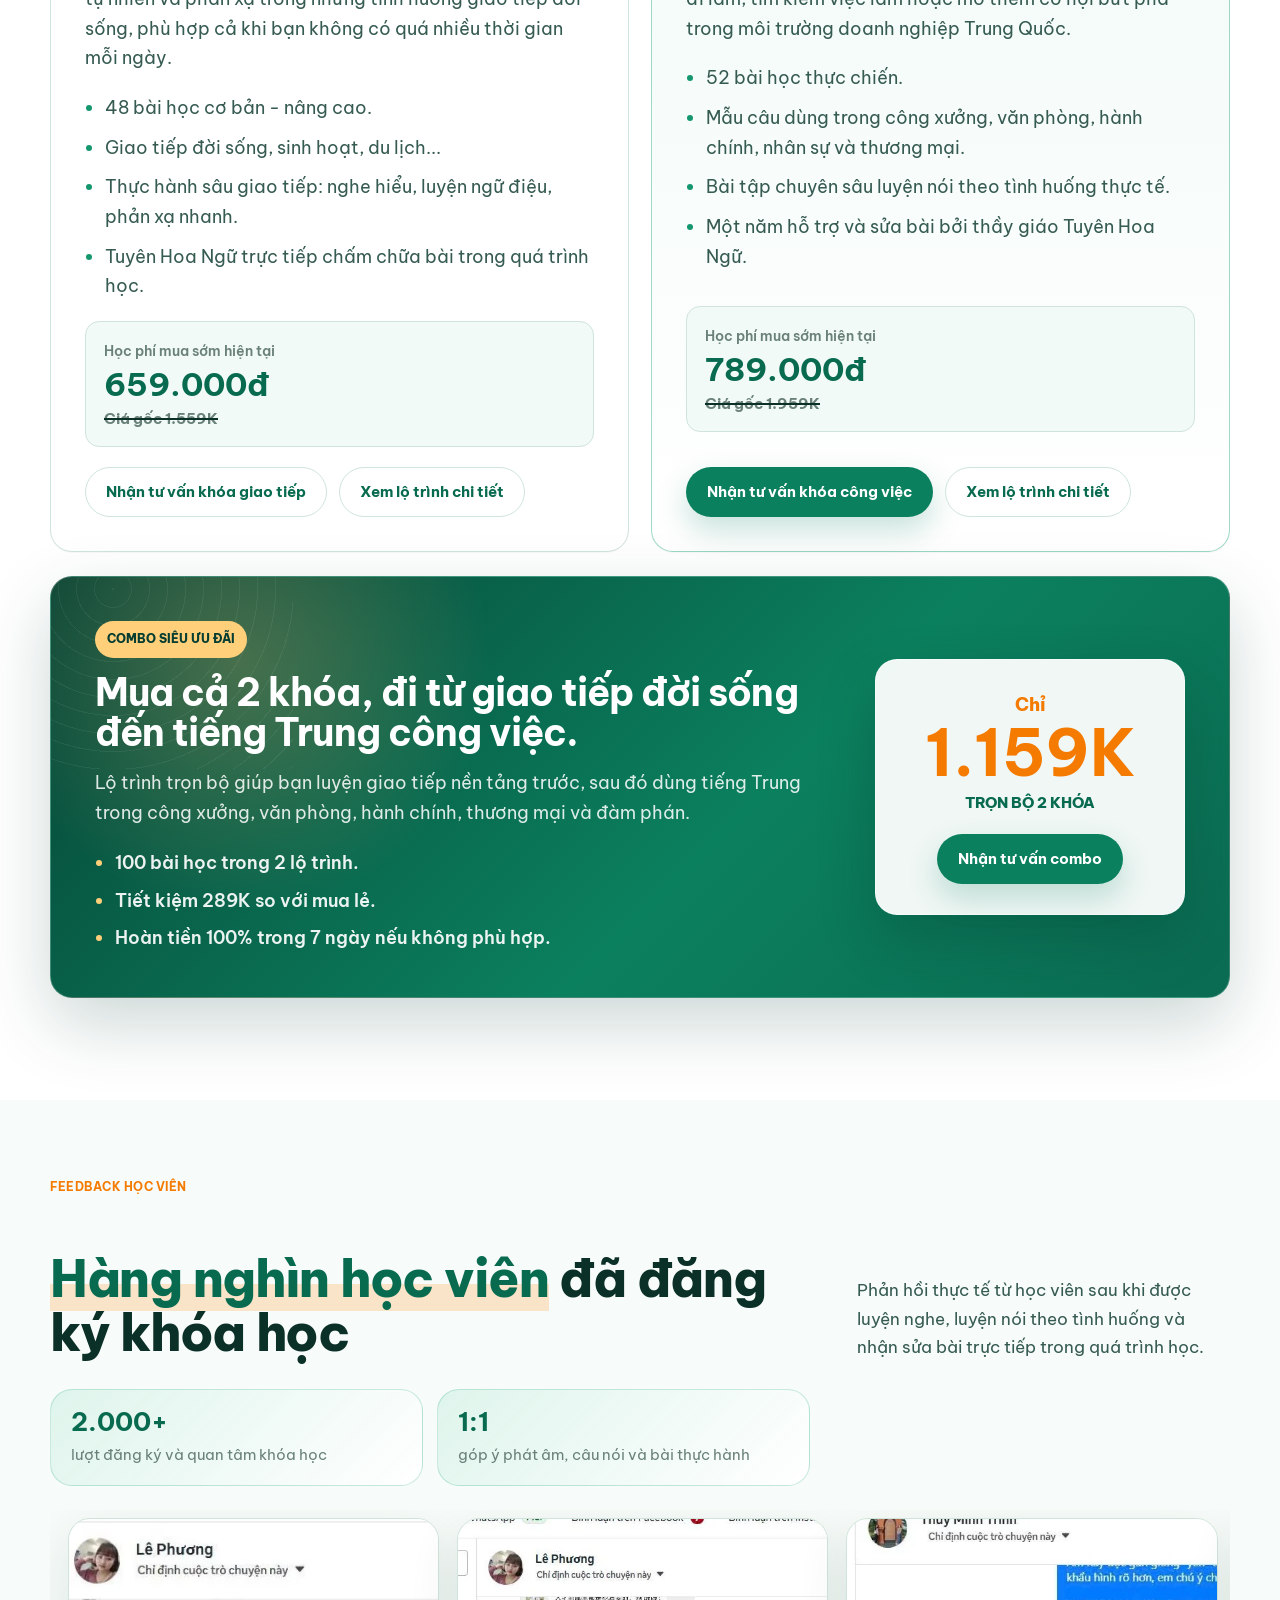
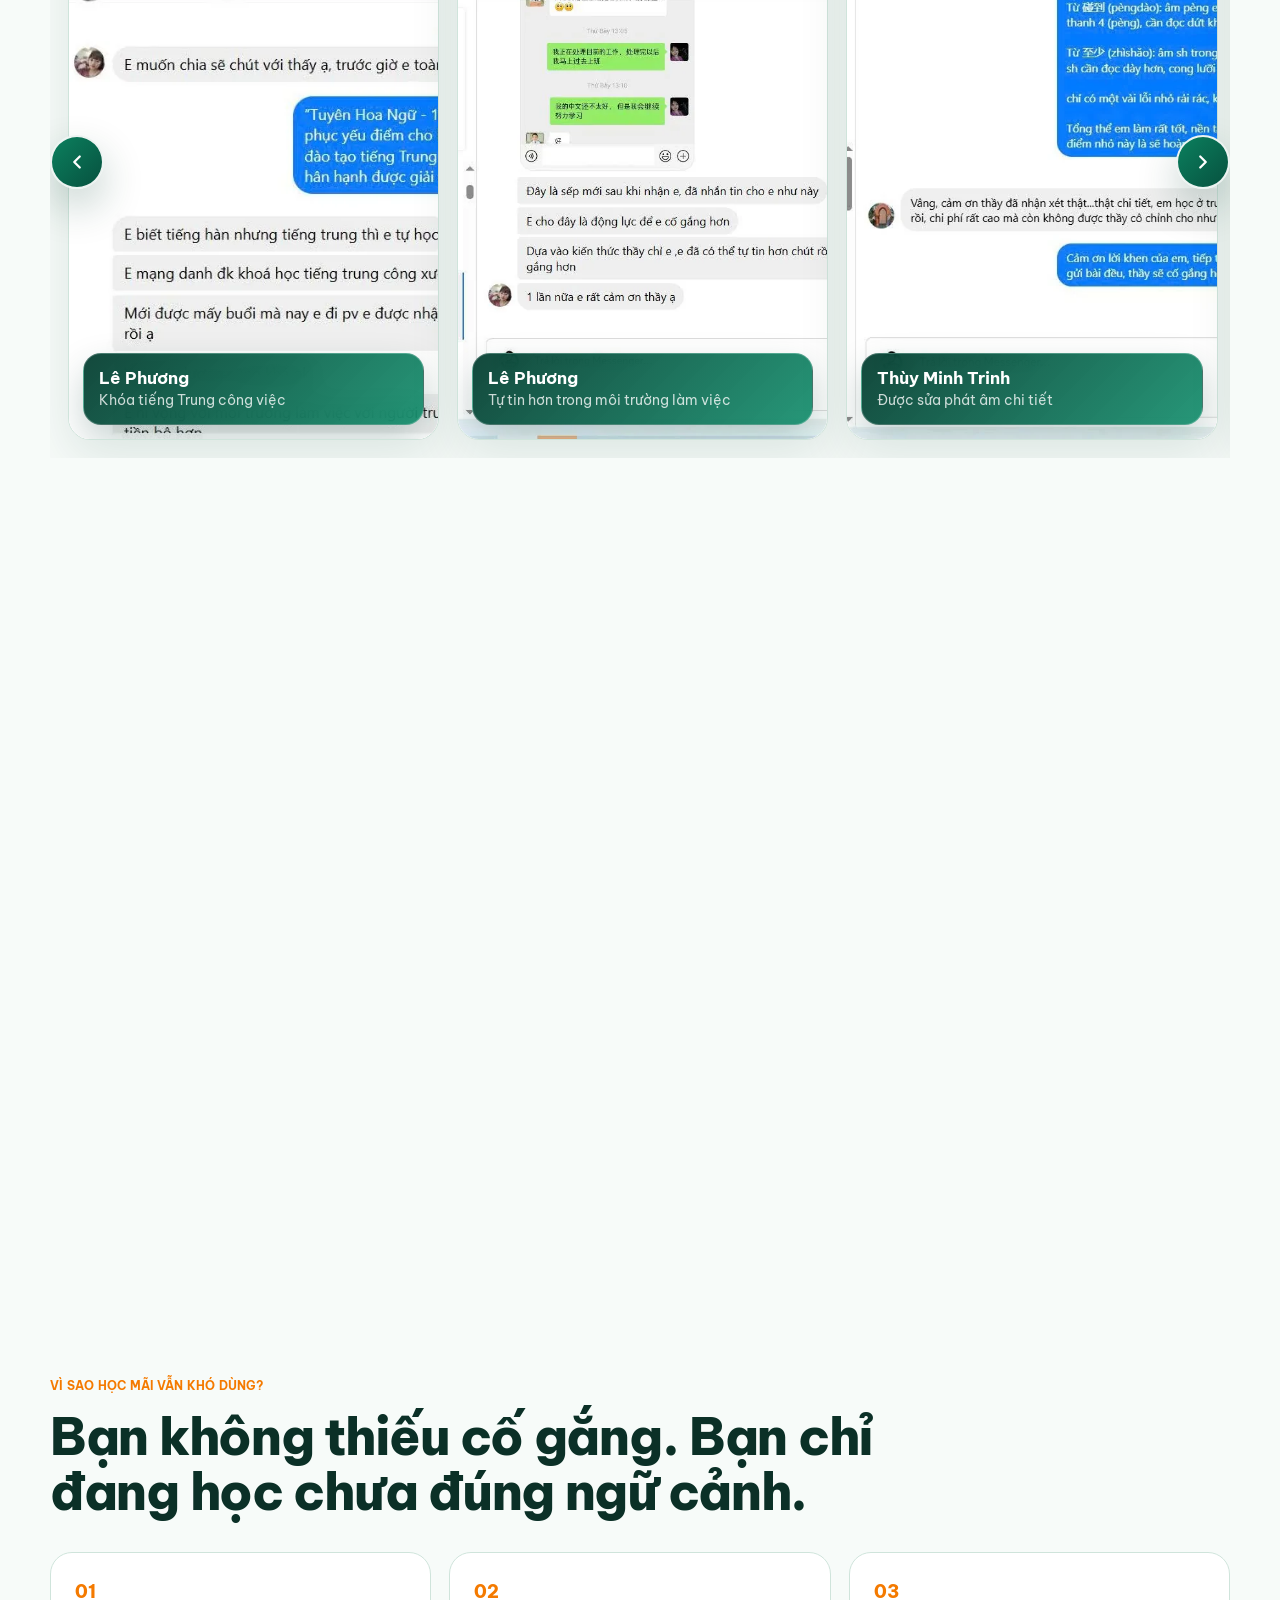
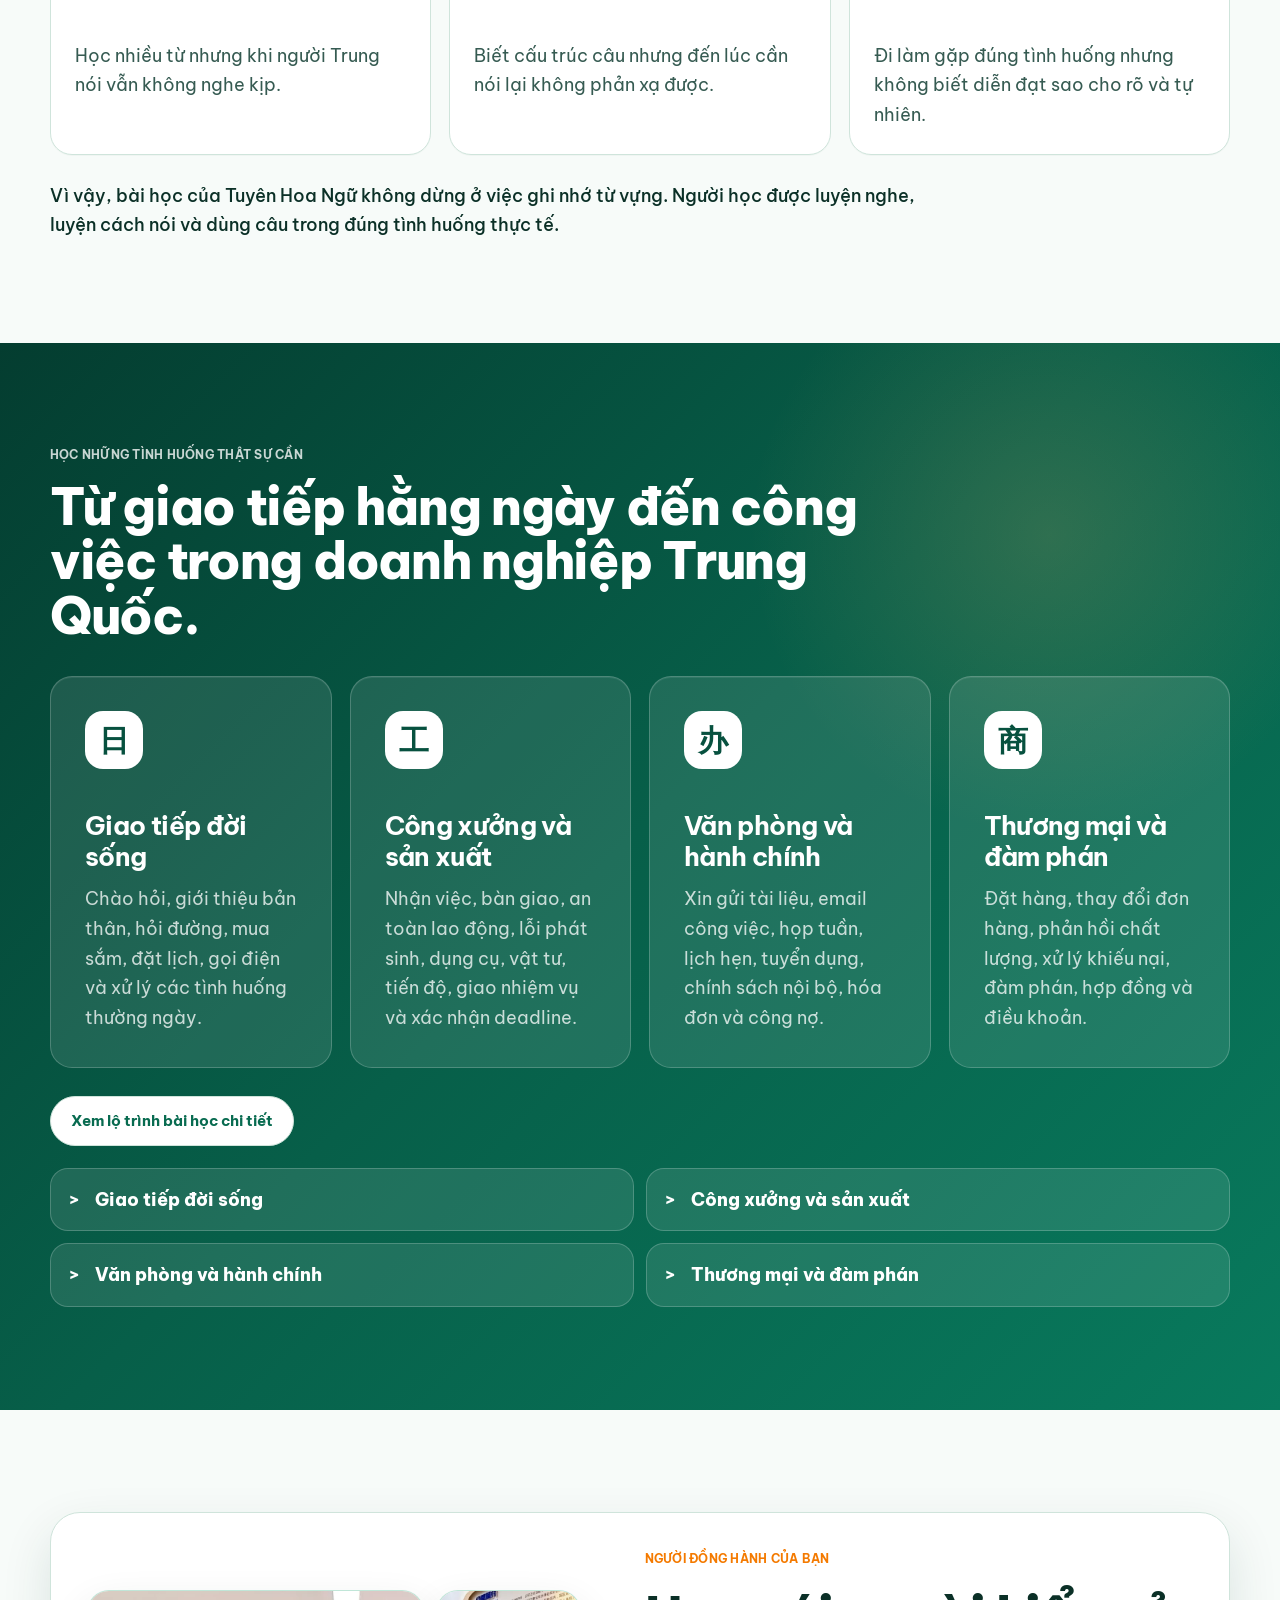
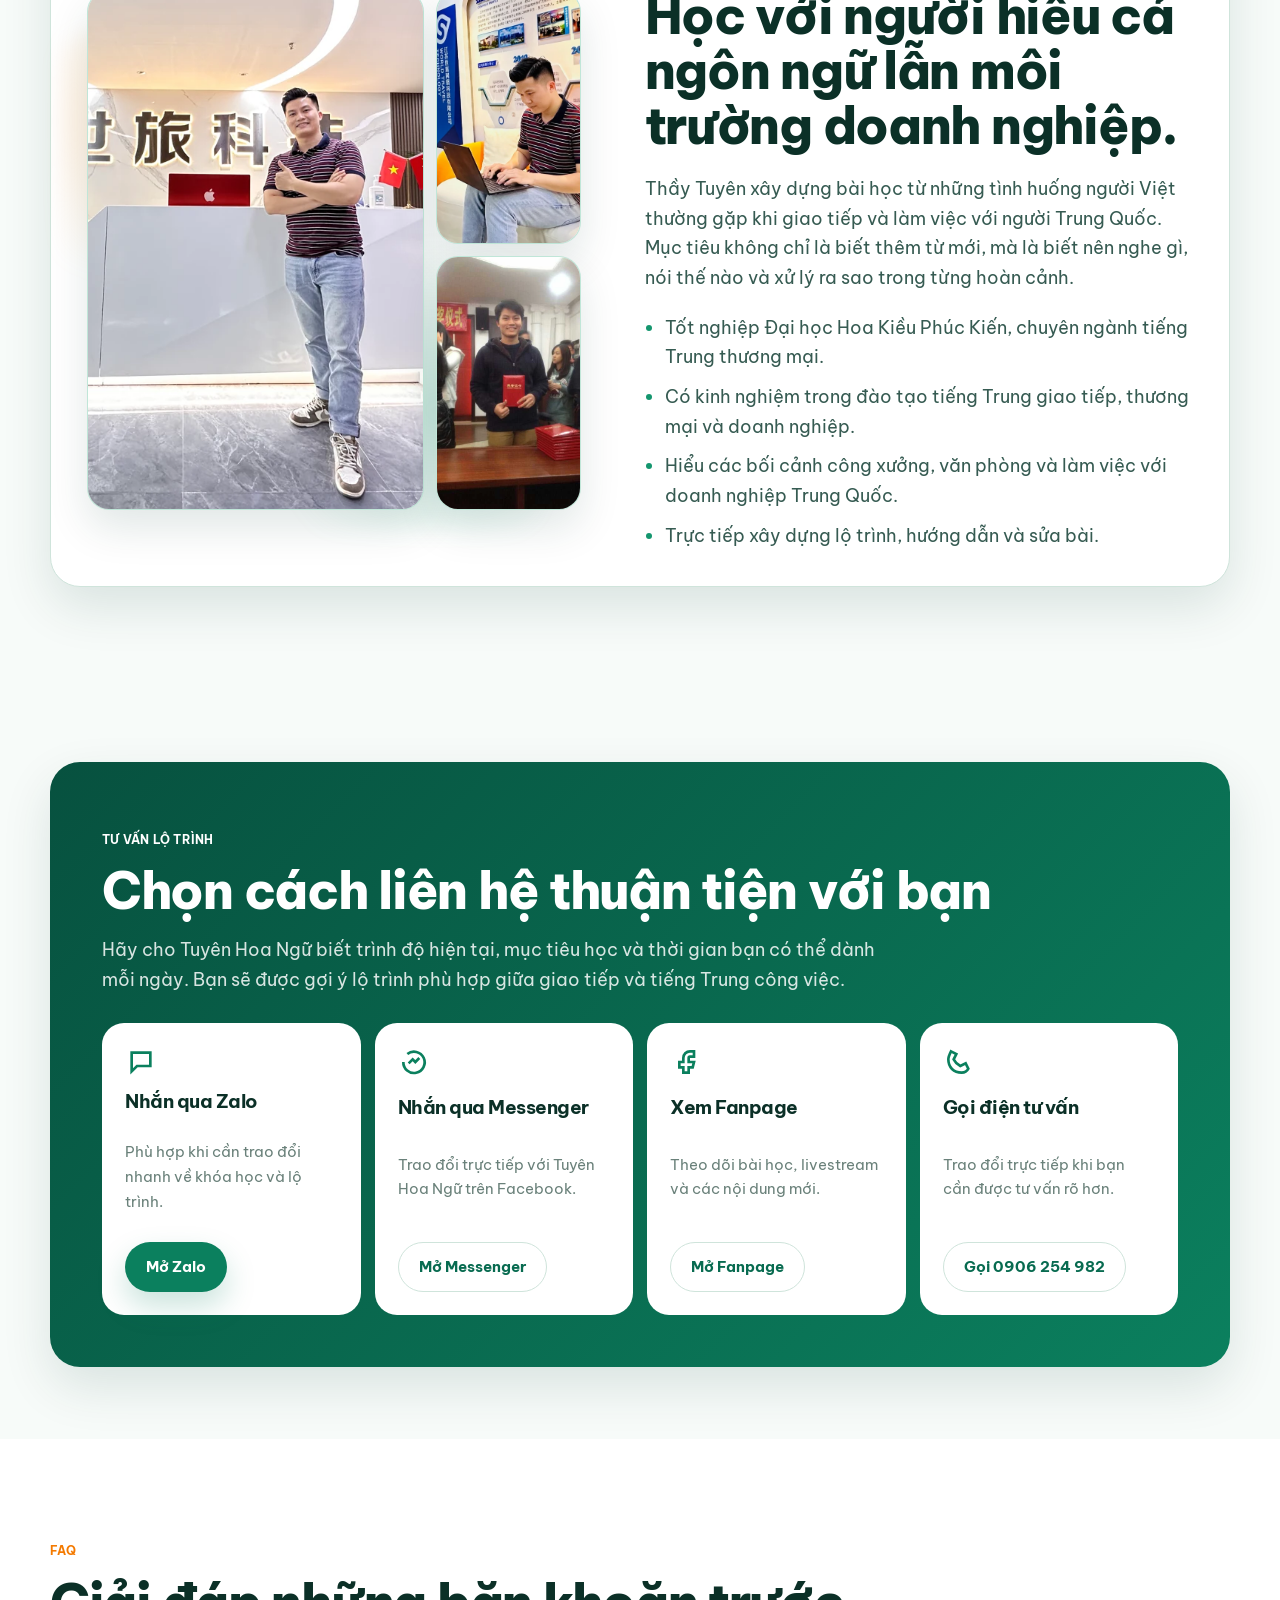
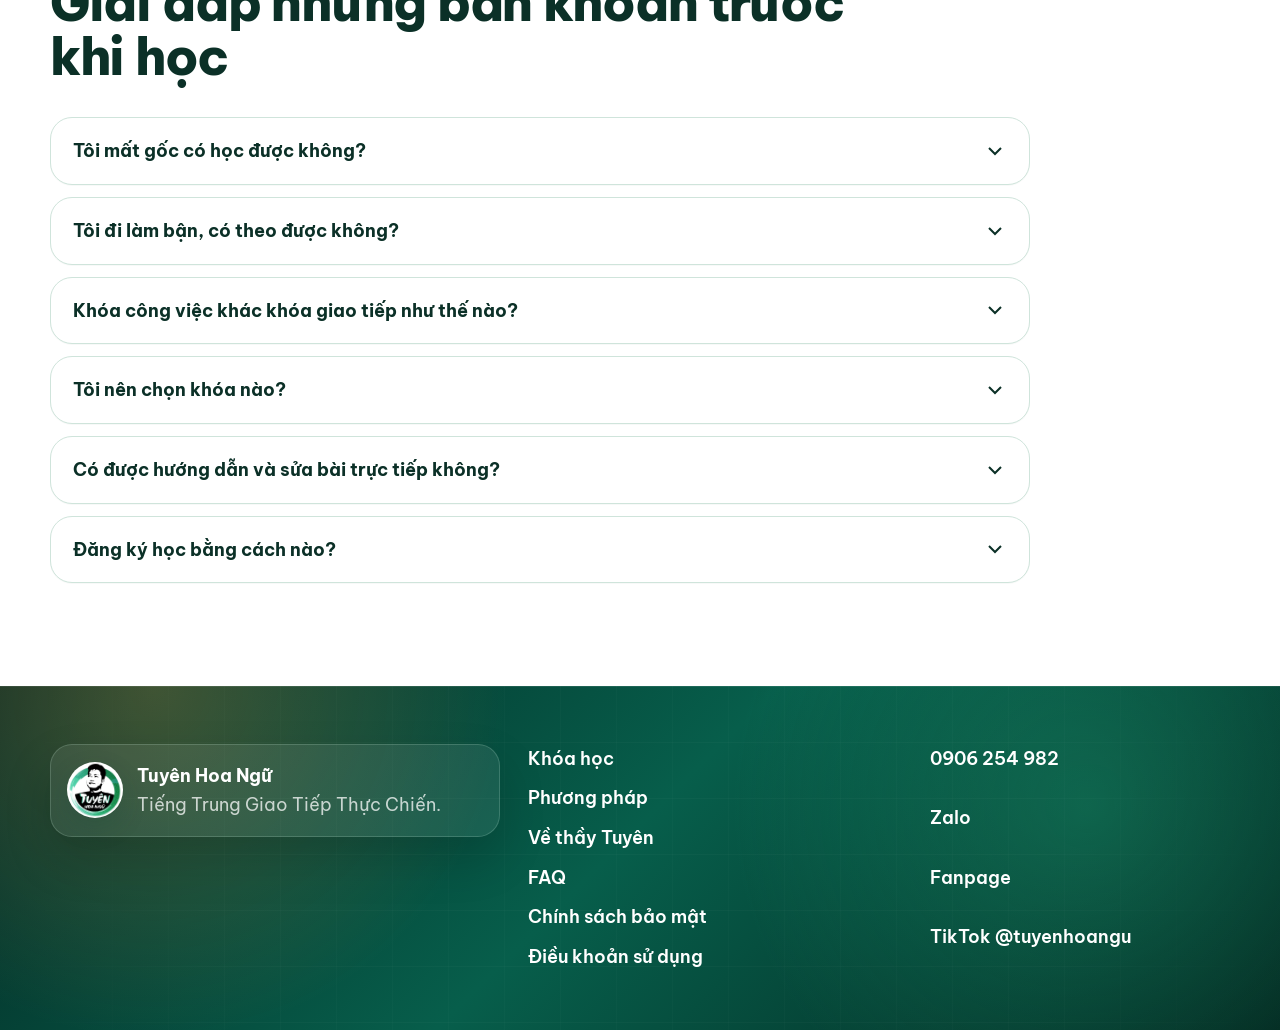
==== commit f014dc29: "Fix course detail panel scrolling" ====
--- a/index.html
+++ b/index.html
@@ -29,7 +29,7 @@
       href="https://fonts.googleapis.com/css2?family=Be+Vietnam+Pro:wght@400;500;600;700;800&display=swap"
       rel="stylesheet"
     />
-    <link rel="stylesheet" href="styles.css?v=20260817-2" />
+    <link rel="stylesheet" href="styles.css?v=20260817-3" />
     <script type="application/ld+json">
       {
         "@context": "https://schema.org",
--- a/styles.css
+++ b/styles.css
@@ -934,8 +934,8 @@
 .route-panel {
   display: flex;
   flex-direction: column;
-  min-height: 760px;
-  height: clamp(880px, calc(100vh + 160px), 1220px);
+  min-height: 620px;
+  height: clamp(680px, calc(100vh - 128px), 880px);
   overflow: hidden;
   background: rgba(255, 255, 255, 0.94);
   border: 1px solid var(--color-border);
@@ -982,6 +982,11 @@
   padding: 18px clamp(22px, 3vw, 34px) 0;
 }
 
+.route-scroll > .route-meta-grid {
+  margin-bottom: 16px;
+  padding: 0;
+}
+
 .route-meta-grid article {
   padding: 14px;
   background: rgba(255, 255, 255, 0.72);
@@ -1004,14 +1009,18 @@
 }
 
 .route-scroll {
-  display: grid;
+  display: block;
   flex: 1;
-  gap: 16px;
   min-height: 0;
   padding: 18px clamp(18px, 2.6vw, 28px) clamp(22px, 3vw, 32px);
   overflow: auto;
   overscroll-behavior: contain;
+  scrollbar-gutter: stable;
   scrollbar-color: rgba(11, 128, 94, 0.45) rgba(11, 128, 94, 0.08);
+}
+
+.route-scroll .route-section + .route-section {
+  margin-top: 16px;
 }
 
 .route-section {
@@ -1037,25 +1046,6 @@
 
 .route-panel--communication .route-section summary {
   background: linear-gradient(135deg, #075e4b, #ff8c1a);
-}
-
-@media (min-width: 1121px) {
-  .route-panel--communication .route-scroll {
-    align-content: stretch;
-    grid-template-rows: repeat(3, minmax(0, 1fr));
-  }
-
-  .route-panel--communication .route-section {
-    display: flex;
-    min-height: 0;
-    flex-direction: column;
-  }
-
-  .route-panel--communication .route-section__body {
-    flex: 1;
-    overflow: auto;
-    scrollbar-color: rgba(255, 126, 27, 0.45) rgba(255, 126, 27, 0.08);
-  }
 }
 
 .route-section summary::-webkit-details-marker {
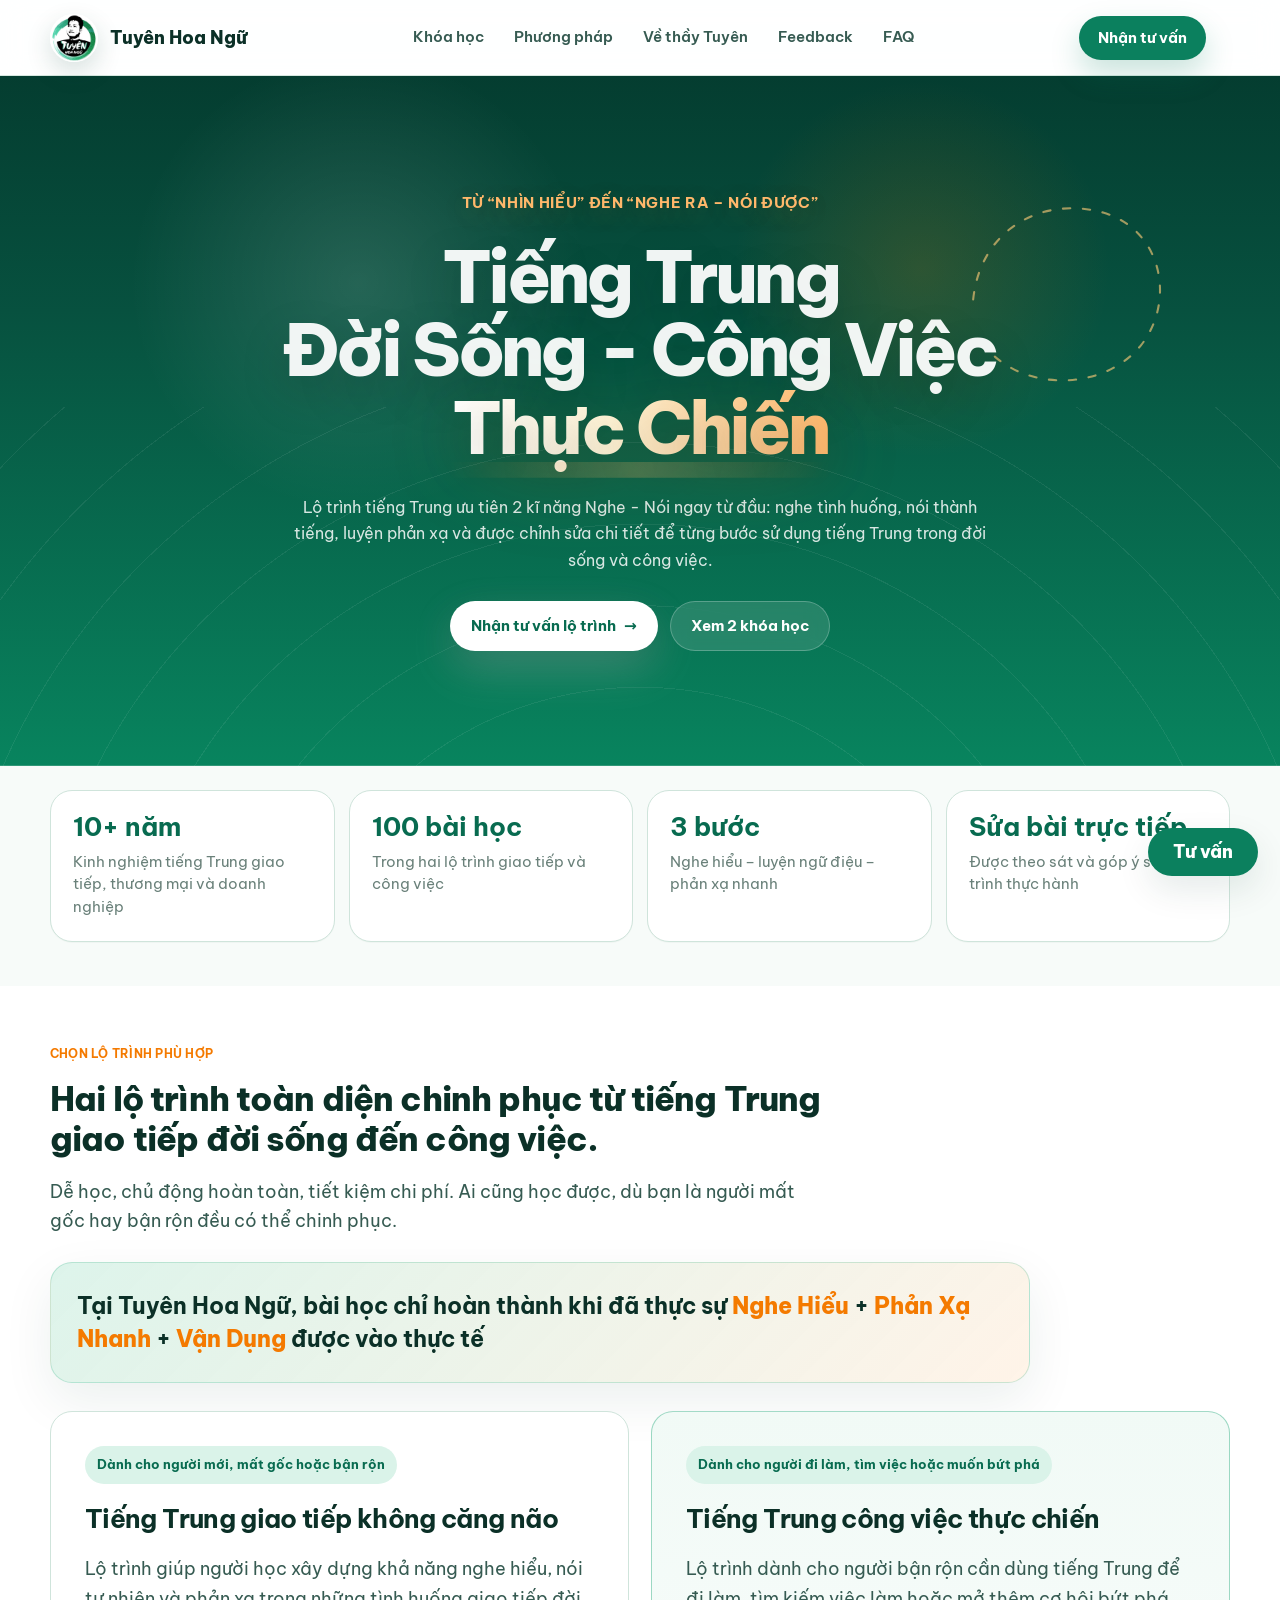
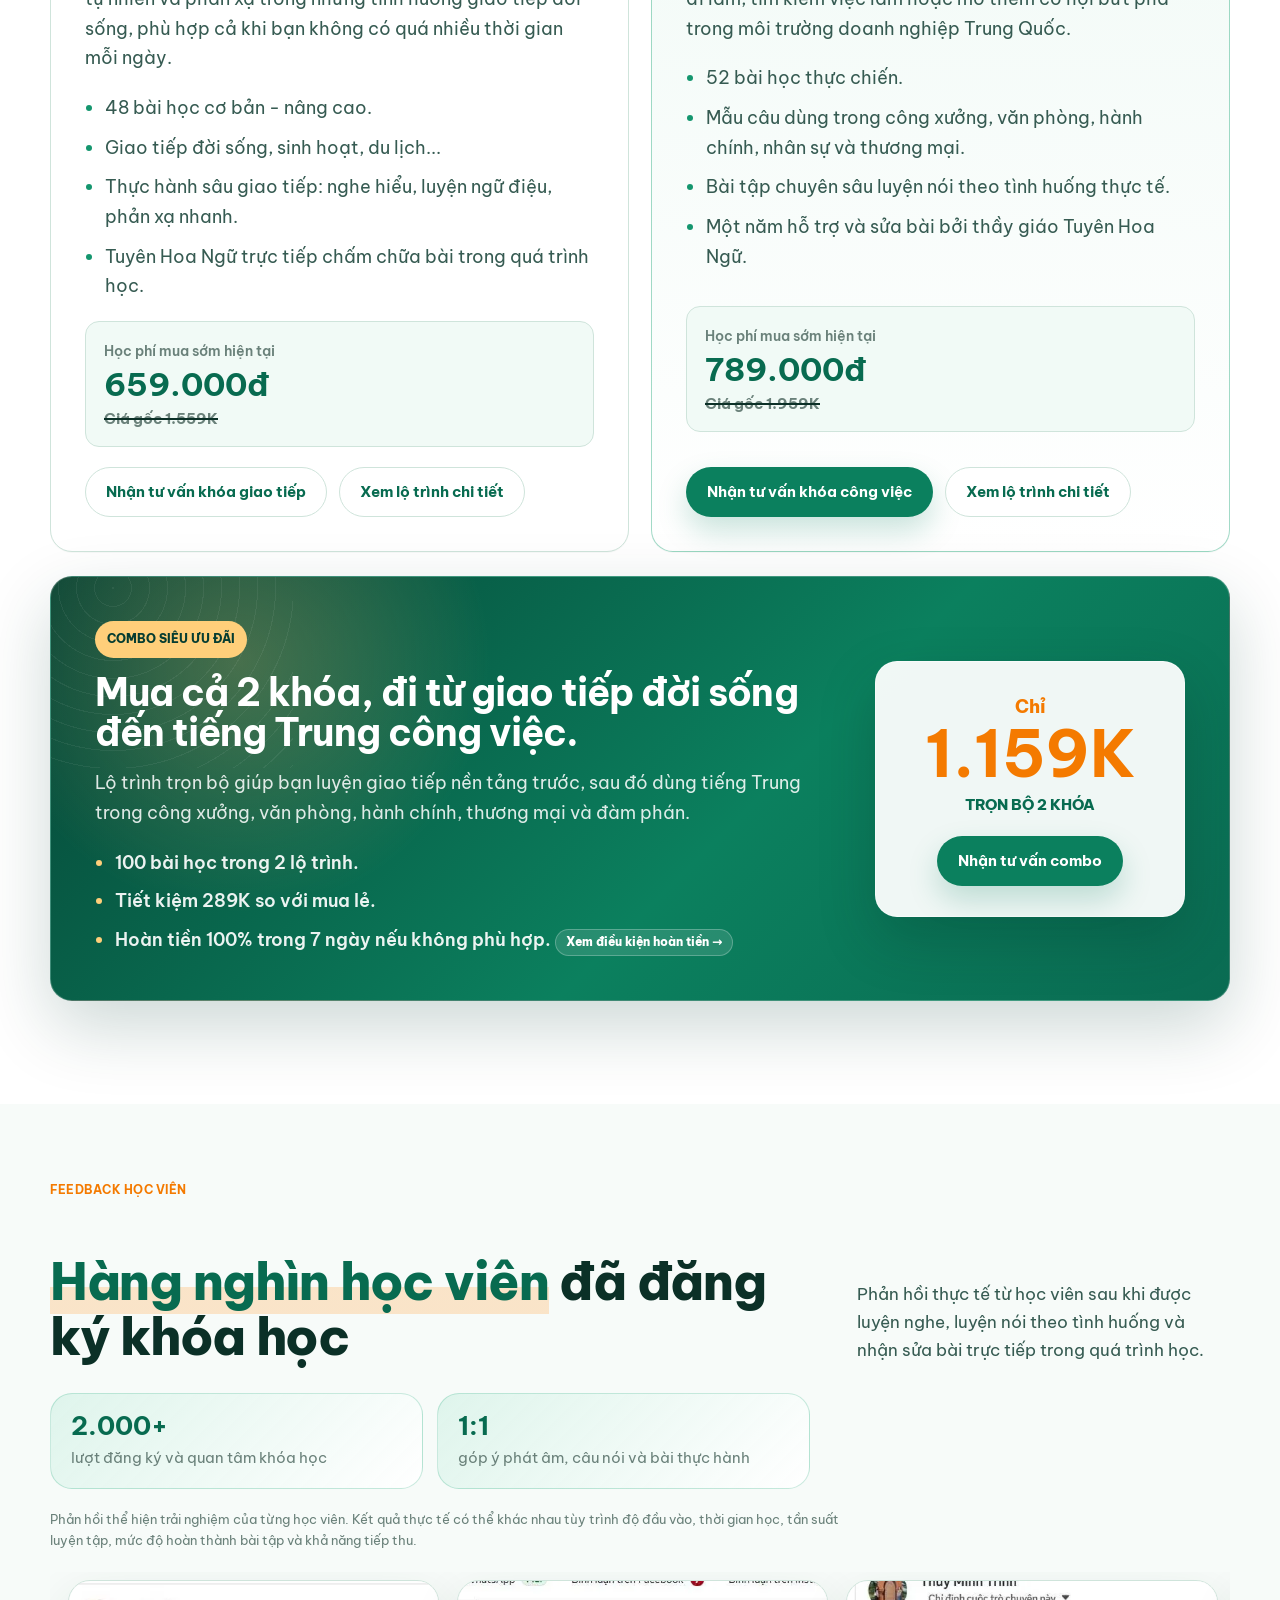
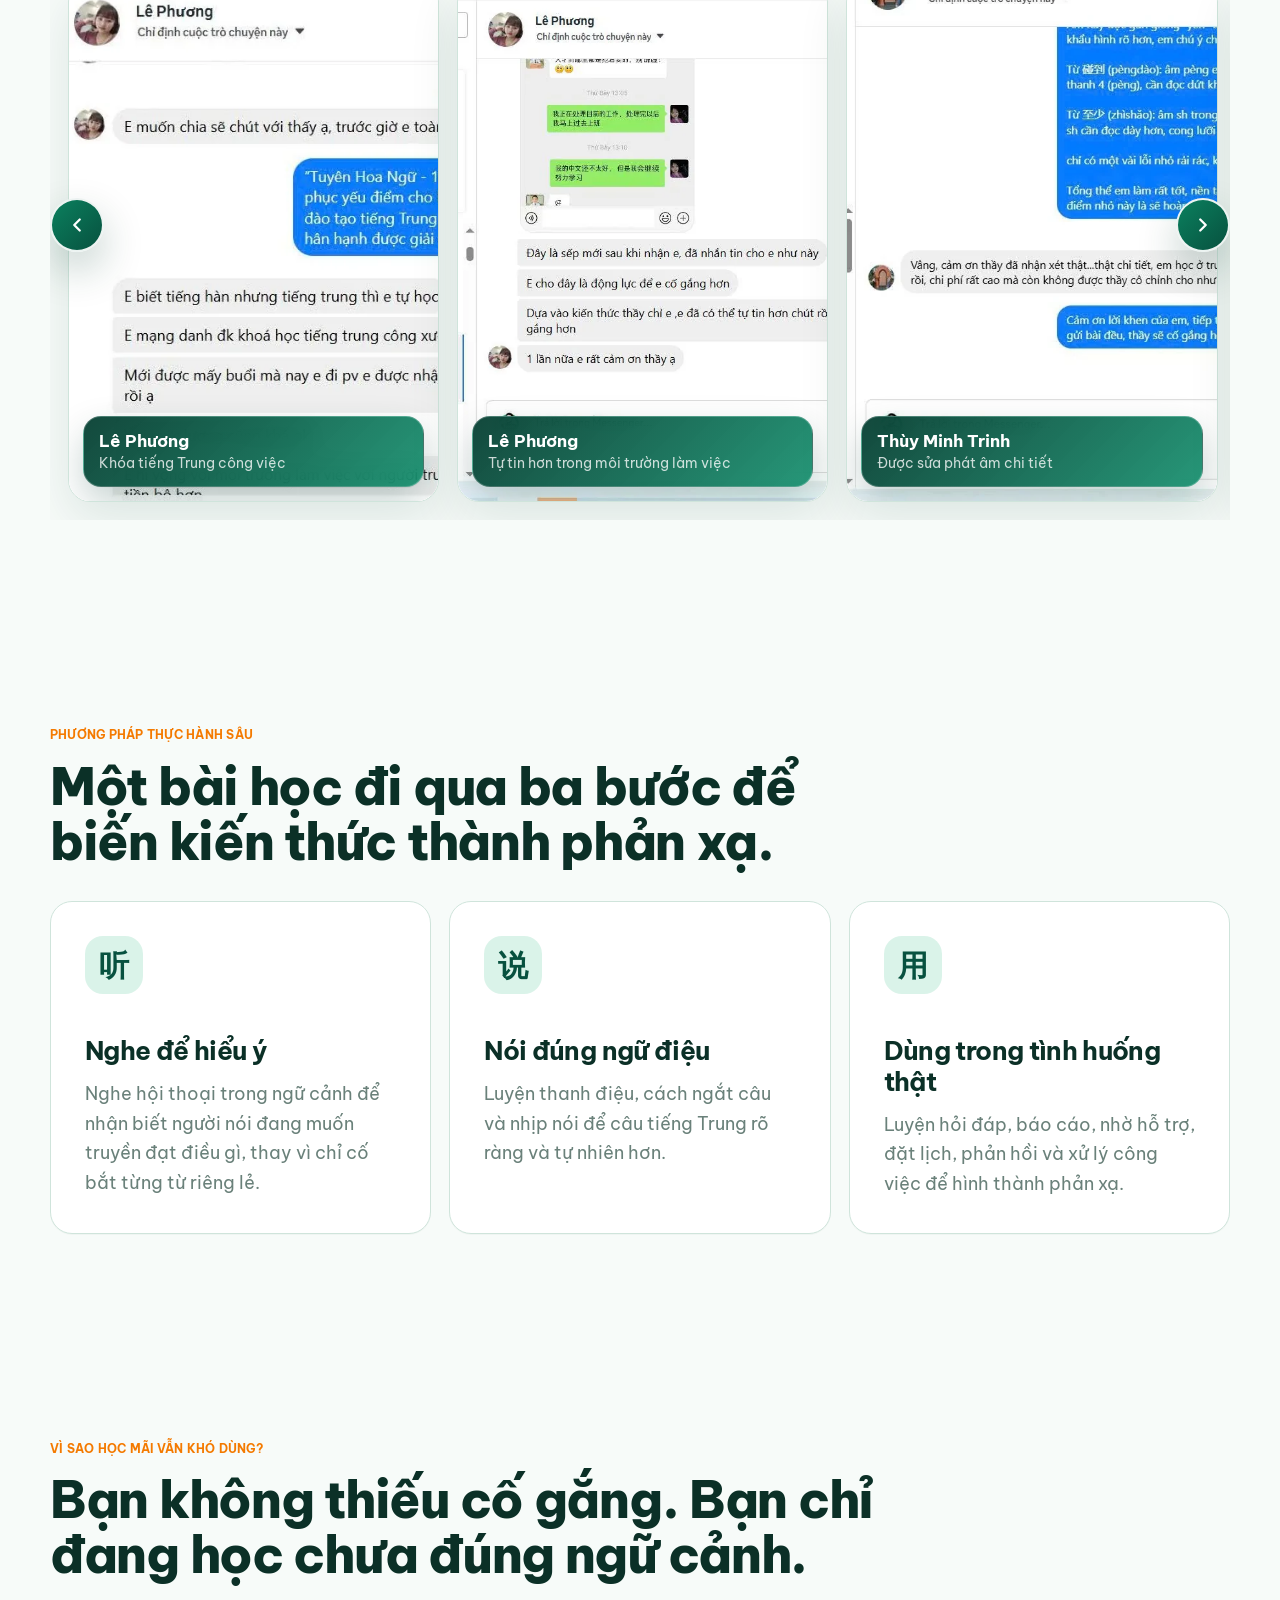
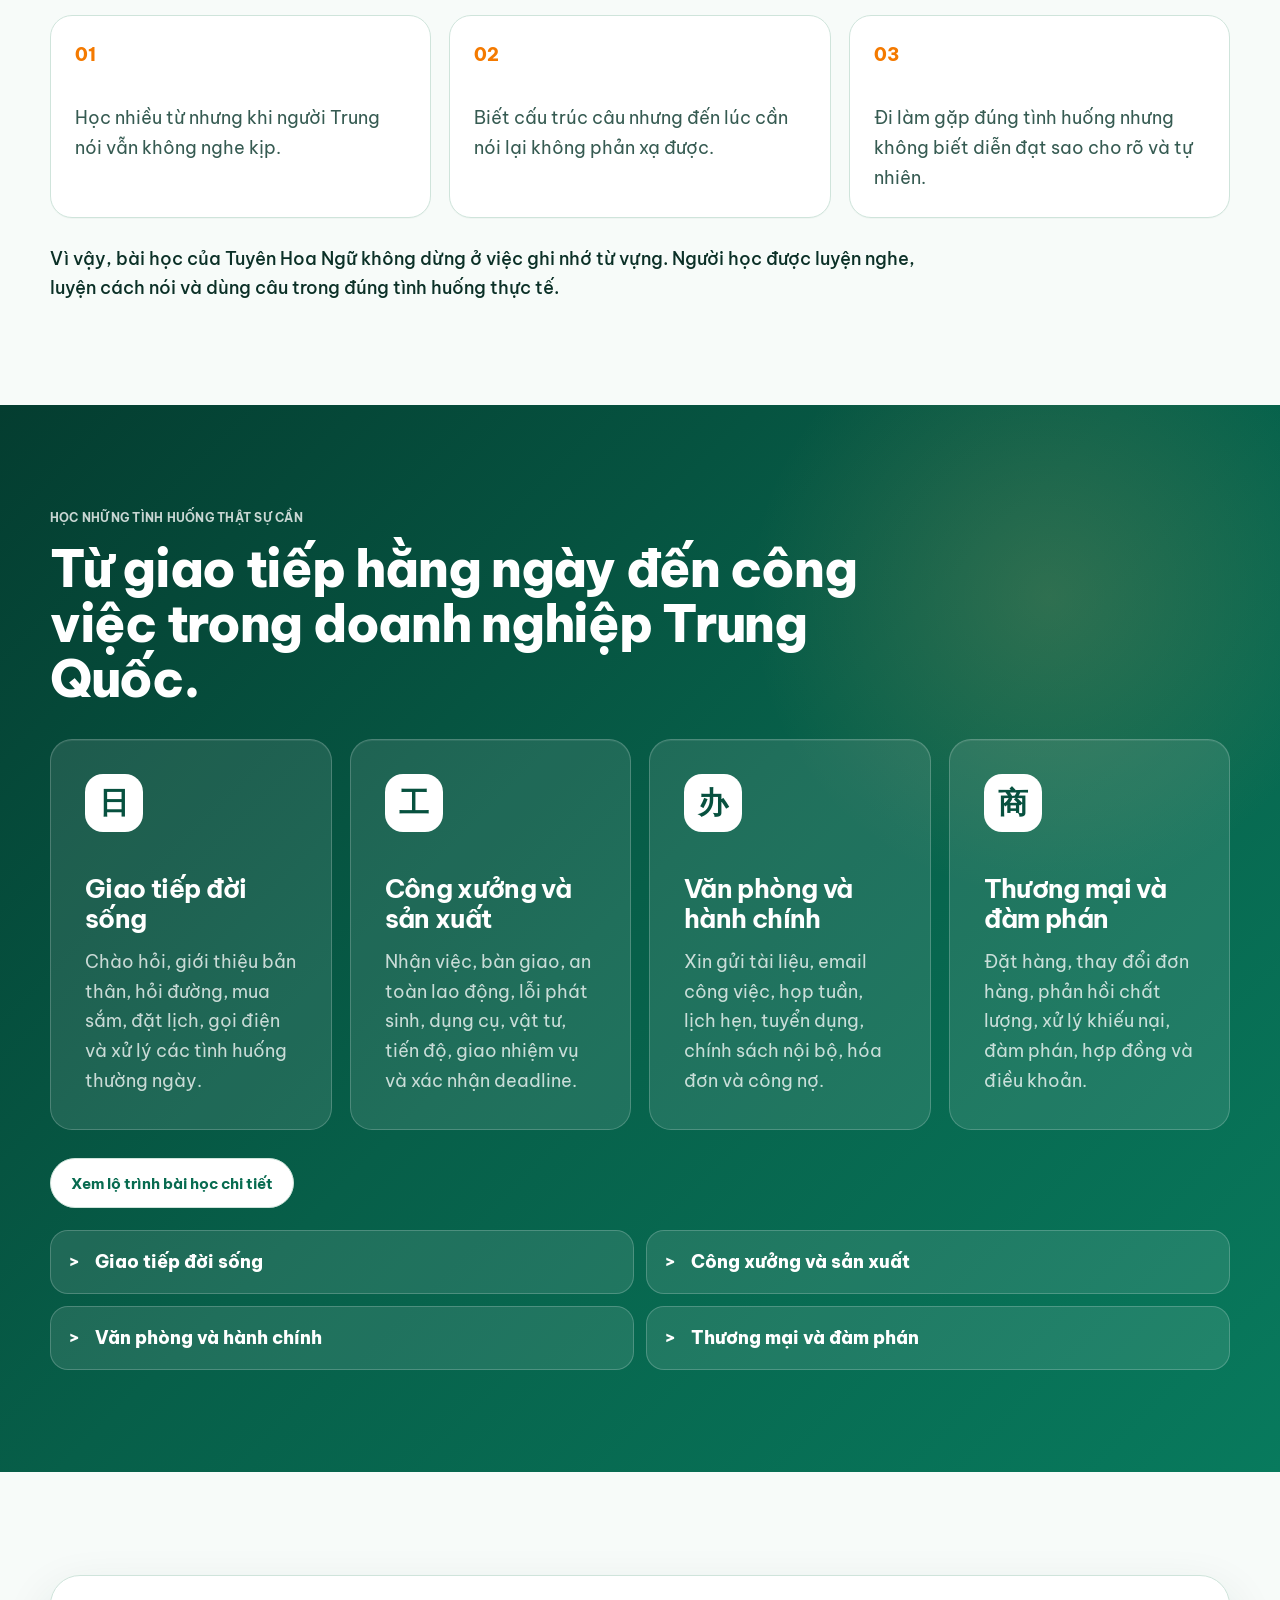
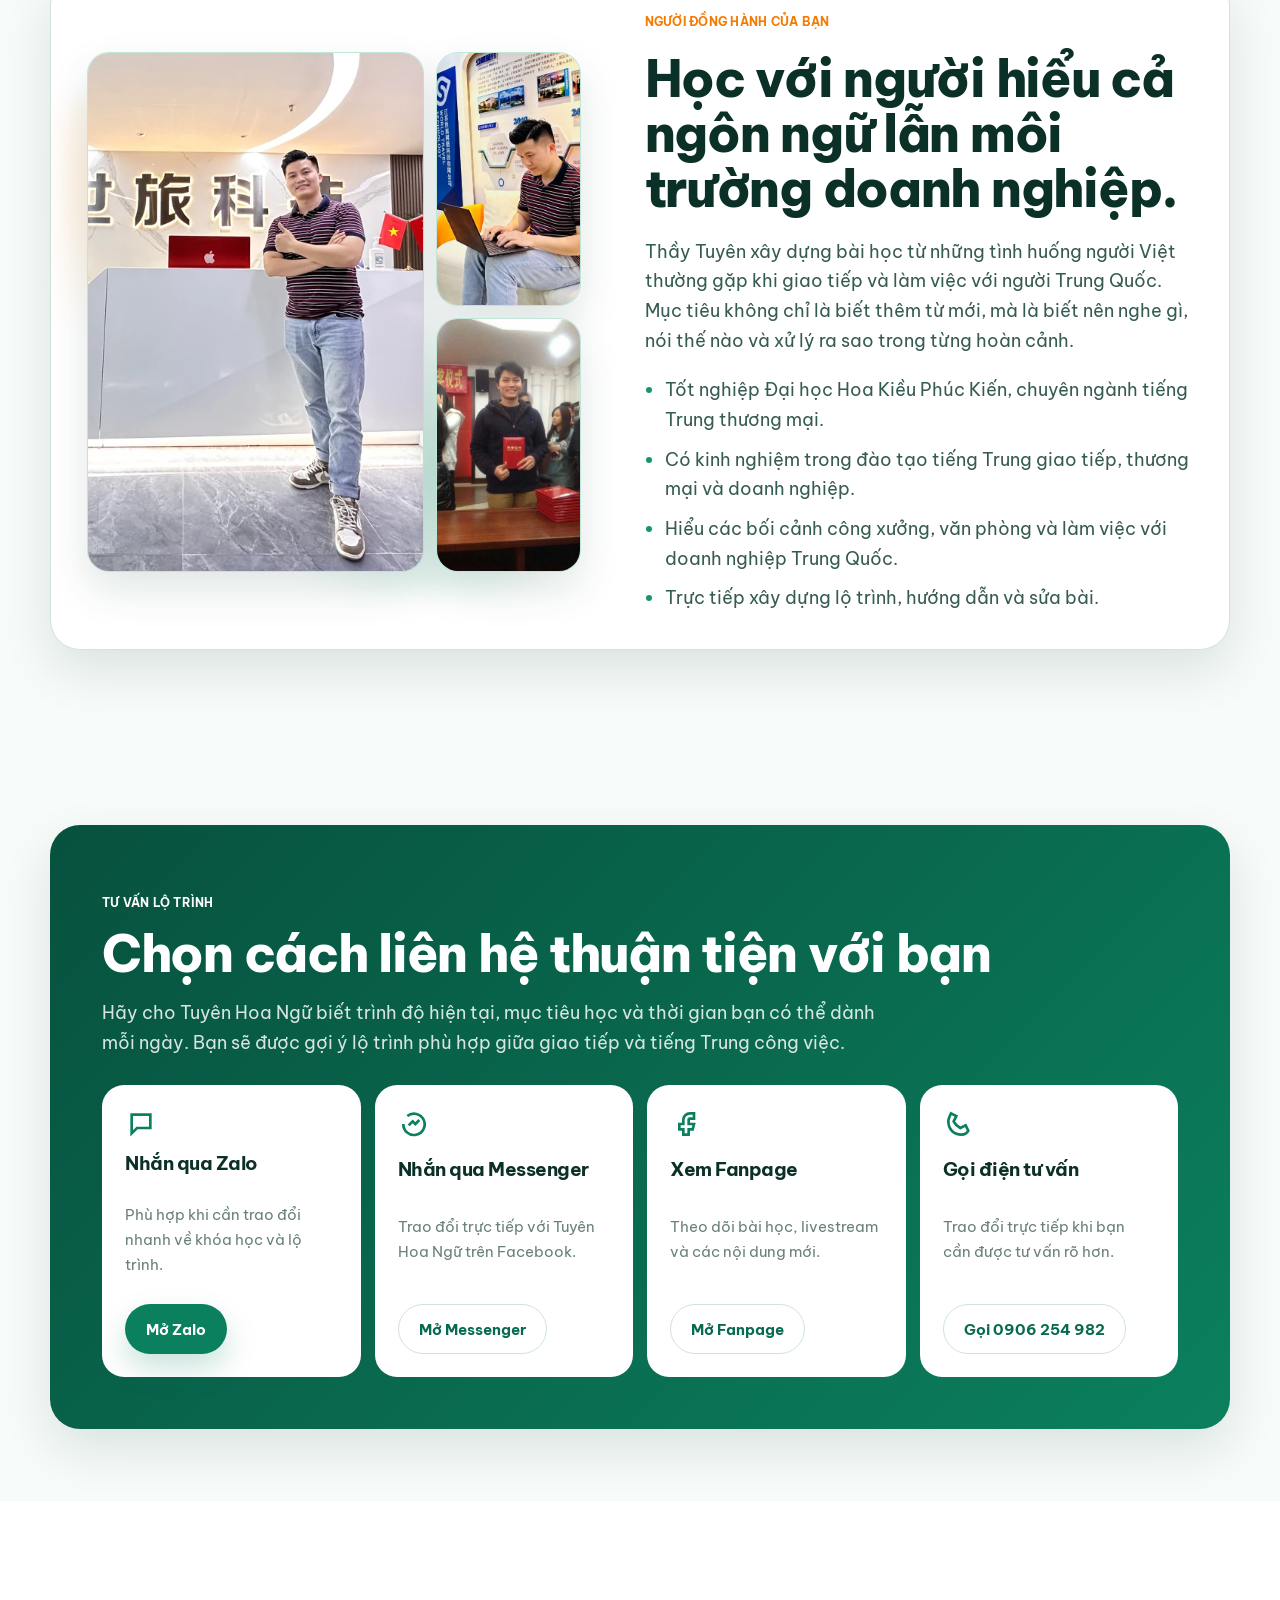
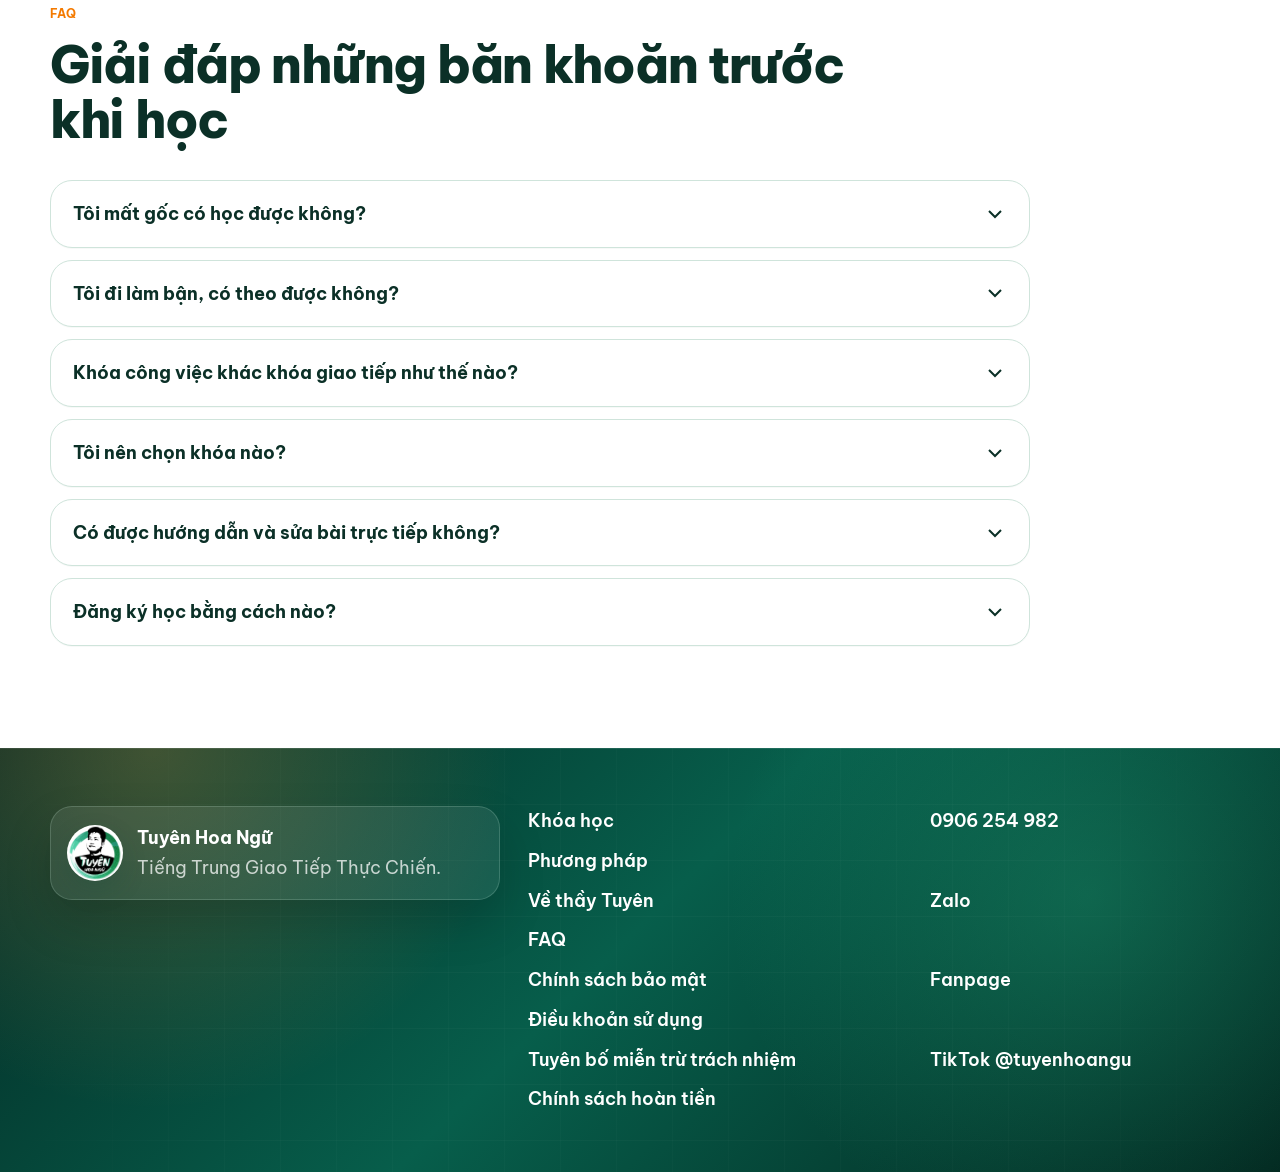
==== commit 420596ea: "Add legal footer links and feedback disclaimer" ====
--- a/index.html
+++ b/index.html
@@ -29,7 +29,7 @@
       href="https://fonts.googleapis.com/css2?family=Be+Vietnam+Pro:wght@400;500;600;700;800&display=swap"
       rel="stylesheet"
     />
-    <link rel="stylesheet" href="styles.css?v=20260817-3" />
+    <link rel="stylesheet" href="styles.css?v=20260818-3" />
     <script type="application/ld+json">
       {
         "@context": "https://schema.org",
@@ -272,7 +272,10 @@
             <ul>
               <li>100 bài học trong 2 lộ trình.</li>
               <li>Tiết kiệm 289K so với mua lẻ.</li>
-              <li>Hoàn tiền 100% trong 7 ngày nếu không phù hợp.</li>
+              <li>
+                Hoàn tiền 100% trong 7 ngày nếu không phù hợp.
+                <a class="combo-refund-link" href="/chinh-sach-hoan-tien">Xem điều kiện hoàn tiền →</a>
+              </li>
             </ul>
           </div>
           <div class="combo-card__deal">
@@ -305,6 +308,10 @@
             <span>góp ý phát âm, câu nói và bài thực hành</span>
           </article>
         </div>
+
+        <p class="feedback-disclaimer reveal">
+          Phản hồi thể hiện trải nghiệm của từng học viên. Kết quả thực tế có thể khác nhau tùy trình độ đầu vào, thời gian học, tần suất luyện tập, mức độ hoàn thành bài tập và khả năng tiếp thu.
+        </p>
 
         <div class="feedback-slider reveal" data-feedback-slider>
           <button class="feedback-nav feedback-nav--prev" type="button" aria-label="Xem feedback trước" data-feedback-prev>
@@ -727,8 +734,10 @@
         <a href="#method">Phương pháp</a>
         <a href="#teacher">Về thầy Tuyên</a>
         <a href="#faq">FAQ</a>
-        <a href="#top">Chính sách bảo mật</a>
-        <a href="#top">Điều khoản sử dụng</a>
+        <a href="/chinh-sach-bao-mat">Chính sách bảo mật</a>
+        <a href="/dieu-khoan-su-dung">Điều khoản sử dụng</a>
+        <a href="/mien-tru-trach-nhiem">Tuyên bố miễn trừ trách nhiệm</a>
+        <a href="/chinh-sach-hoan-tien">Chính sách hoàn tiền</a>
       </nav>
       <div class="footer-contact">
         <a href="#contact-options" data-contact="phone" data-contact-label="phone" data-location="footer">Số điện thoại</a>
--- a/styles.css
+++ b/styles.css
@@ -860,22 +860,24 @@
 }
 
 .course-details-hero {
-  padding-block: clamp(48px, 7vw, 82px) 28px;
+  padding-block: clamp(12px, 2.2vw, 22px) 8px;
 }
 
 .course-back-link {
+  position: relative;
   display: inline-flex;
   align-items: center;
   gap: 8px;
-  min-height: 40px;
-  margin-bottom: 22px;
-  padding: 0 16px;
+  min-height: 34px;
+  margin-bottom: 8px;
+  padding: 0 18px 0 10px;
   color: var(--color-primary-800);
-  background: rgba(255, 255, 255, 0.86);
+  background:
+    linear-gradient(135deg, rgba(255, 255, 255, 0.96), rgba(232, 248, 241, 0.92));
   border: 1px solid rgba(34, 167, 123, 0.24);
   border-radius: 999px;
   box-shadow: 0 14px 36px rgba(4, 61, 48, 0.08);
-  font-size: 0.92rem;
+  font-size: 0.84rem;
   font-weight: 800;
   transition:
     transform 220ms cubic-bezier(0.2, 0.8, 0.2, 1),
@@ -888,8 +890,12 @@
   place-items: center;
   width: 22px;
   height: 22px;
-  font-size: 1.16rem;
+  color: #fff;
+  background: var(--color-primary-700);
+  border-radius: 999px;
+  font-size: 1.05rem;
   line-height: 1;
+  box-shadow: 0 8px 18px rgba(4, 61, 48, 0.16);
 }
 
 .course-back-link:hover,
@@ -900,27 +906,33 @@
 }
 
 .course-details-hero h1 {
-  max-width: 760px;
+  max-width: 920px;
   margin: 0;
   color: var(--color-heading);
-  font-size: clamp(2.05rem, 3.35vw, 3.15rem);
-  line-height: 1.1;
+  font-size: clamp(1.35rem, 1.85vw, 1.82rem);
+  line-height: 1.08;
   letter-spacing: -0.015em;
 }
 
 .course-details-hero > p:not(.eyebrow) {
-  max-width: 760px;
-  margin-top: 18px;
+  max-width: 920px;
+  margin-top: 6px;
   color: var(--color-text);
-  font-size: clamp(1rem, 1.6vw, 1.18rem);
-  line-height: 1.72;
+  font-size: clamp(0.84rem, 0.9vw, 0.92rem);
+  line-height: 1.42;
 }
 
 .course-details-quicknav {
   display: flex;
   flex-wrap: wrap;
-  gap: 12px;
-  margin-top: 24px;
+  gap: 8px;
+  margin-top: 8px;
+}
+
+.course-details-quicknav .btn {
+  min-height: 38px;
+  padding: 0 18px;
+  font-size: 0.82rem;
 }
 
 .course-details-layout {
@@ -957,22 +969,46 @@
 }
 
 .route-panel__head {
-  padding: clamp(22px, 3vw, 34px);
+  display: flex;
+  flex-direction: column;
+  padding: clamp(14px, 1.45vw, 17px);
   border-bottom: 1px solid var(--color-border);
 }
 
 .route-panel__head h2 {
-  margin: 10px 0 0;
+  margin: 2px 0 0;
   color: var(--color-heading);
-  font-size: clamp(1.7rem, 3vw, 2.7rem);
-  line-height: 1.12;
+  font-size: clamp(0.94rem, 1.08vw, 1.12rem);
+  line-height: 1.14;
   letter-spacing: -0.015em;
 }
 
 .route-panel__head p {
-  margin: 14px 0 0;
+  margin: 6px 0 0;
   color: var(--color-text);
-  line-height: 1.72;
+  font-size: 0.74rem;
+  line-height: 1.38;
+}
+
+.route-panel__actions {
+  display: flex;
+  flex-wrap: wrap;
+  gap: 10px;
+  margin-top: auto;
+  padding-top: 7px;
+}
+
+.route-panel__actions .btn {
+  margin-top: 0;
+  min-height: 34px;
+  padding: 0 16px;
+  font-size: 0.78rem;
+}
+
+@media (min-width: 1121px) {
+  .course-details-layout .route-panel__head {
+    min-height: 144px;
+  }
 }
 
 .route-meta-grid {
@@ -1152,6 +1188,49 @@
   background: var(--color-primary-50);
   border-radius: 12px;
   font-weight: 700;
+}
+
+.back-to-top-button {
+  position: fixed;
+  left: 22px;
+  bottom: 24px;
+  z-index: 68;
+  display: inline-flex;
+  align-items: center;
+  gap: 8px;
+  min-height: 46px;
+  padding: 0 16px 0 10px;
+  color: var(--color-primary-800);
+  background:
+    linear-gradient(135deg, rgba(255, 255, 255, 0.96), rgba(232, 248, 241, 0.92));
+  border: 1px solid rgba(34, 167, 123, 0.28);
+  border-radius: 999px;
+  box-shadow: var(--shadow-soft);
+  font-size: 0.9rem;
+  font-weight: 800;
+  transition:
+    transform 220ms cubic-bezier(0.2, 0.8, 0.2, 1),
+    box-shadow 220ms ease,
+    background 220ms ease;
+}
+
+.back-to-top-button span {
+  display: inline-grid;
+  place-items: center;
+  width: 28px;
+  height: 28px;
+  color: #fff;
+  background: var(--color-primary-700);
+  border-radius: 999px;
+  line-height: 1;
+  box-shadow: 0 10px 22px rgba(4, 61, 48, 0.18);
+}
+
+.back-to-top-button:hover,
+.back-to-top-button:focus-visible {
+  background: #fff;
+  box-shadow: 0 18px 42px rgba(4, 61, 48, 0.15);
+  transform: translateY(-3px);
 }
 
 .course-detail {
@@ -1444,6 +1523,33 @@
   color: #ffcf7a;
 }
 
+.combo-refund-link {
+  display: inline-flex;
+  width: fit-content;
+  margin: 6px 0 0;
+  padding: 5px 10px;
+  color: #fff;
+  background: rgba(255, 255, 255, 0.12);
+  border: 1px solid rgba(255, 255, 255, 0.24);
+  border-radius: 999px;
+  font-size: 0.78rem;
+  font-weight: 800;
+  line-height: 1.2;
+  transition:
+    transform 180ms ease,
+    background 180ms ease,
+    border-color 180ms ease;
+}
+
+.combo-refund-link:hover,
+.combo-refund-link:focus-visible {
+  color: #063d31;
+  background: #ffcf7a;
+  border-color: #ffcf7a;
+  outline: none;
+  transform: translateY(-1px);
+}
+
 .combo-card__deal {
   display: grid;
   justify-items: center;
@@ -1749,6 +1855,14 @@
   gap: 14px;
   max-width: 760px;
   margin-bottom: 24px;
+}
+
+.feedback-disclaimer {
+  max-width: 820px;
+  margin: -4px 0 22px;
+  color: var(--color-muted);
+  font-size: clamp(0.78rem, 1vw, 0.88rem);
+  line-height: 1.62;
 }
 
 .feedback-proof article {
@@ -2618,20 +2732,25 @@
   }
 
   .course-details-hero {
-    padding-block: 42px 18px;
+    padding-block: 16px 10px;
   }
 
   .course-details-hero h1 {
-    font-size: clamp(2rem, 8.8vw, 2.7rem);
-    line-height: 1.1;
+    max-width: 100%;
+    font-size: clamp(1.28rem, 5.6vw, 1.62rem);
+    line-height: 1.08;
   }
 
   .course-details-hero > p:not(.eyebrow) {
-    font-size: 0.98rem;
+    margin-top: 8px;
+    font-size: 0.82rem;
+    line-height: 1.46;
   }
 
   .course-details-quicknav {
     display: grid;
+    gap: 7px;
+    margin-top: 10px;
   }
 
   .course-details-quicknav .btn,
@@ -2649,11 +2768,21 @@
   }
 
   .route-panel__head {
-    padding: 20px;
+    padding: 12px 14px;
   }
 
   .route-panel__head h2 {
-    font-size: clamp(1.58rem, 8vw, 2.2rem);
+    font-size: clamp(1rem, 4.8vw, 1.24rem);
+    line-height: 1.12;
+  }
+
+  .route-panel__head p {
+    font-size: 0.78rem;
+    line-height: 1.42;
+  }
+
+  .route-panel__actions .btn {
+    width: 100%;
   }
 
   .route-meta-grid {
@@ -2910,6 +3039,28 @@
 
   .contact-dock {
     display: none;
+  }
+
+  .course-details-page .contact-dock {
+    right: 14px;
+    bottom: calc(14px + env(safe-area-inset-bottom));
+    display: grid;
+  }
+
+  .course-details-page .contact-dock__toggle {
+    min-width: 96px;
+    min-height: 46px;
+  }
+
+  .course-details-page .contact-dock__panel {
+    width: min(220px, calc(100vw - 28px));
+  }
+
+  .back-to-top-button {
+    left: 14px;
+    bottom: calc(14px + env(safe-area-inset-bottom));
+    min-height: 46px;
+    padding-right: 14px;
   }
 
   .mobile-contact-bar {
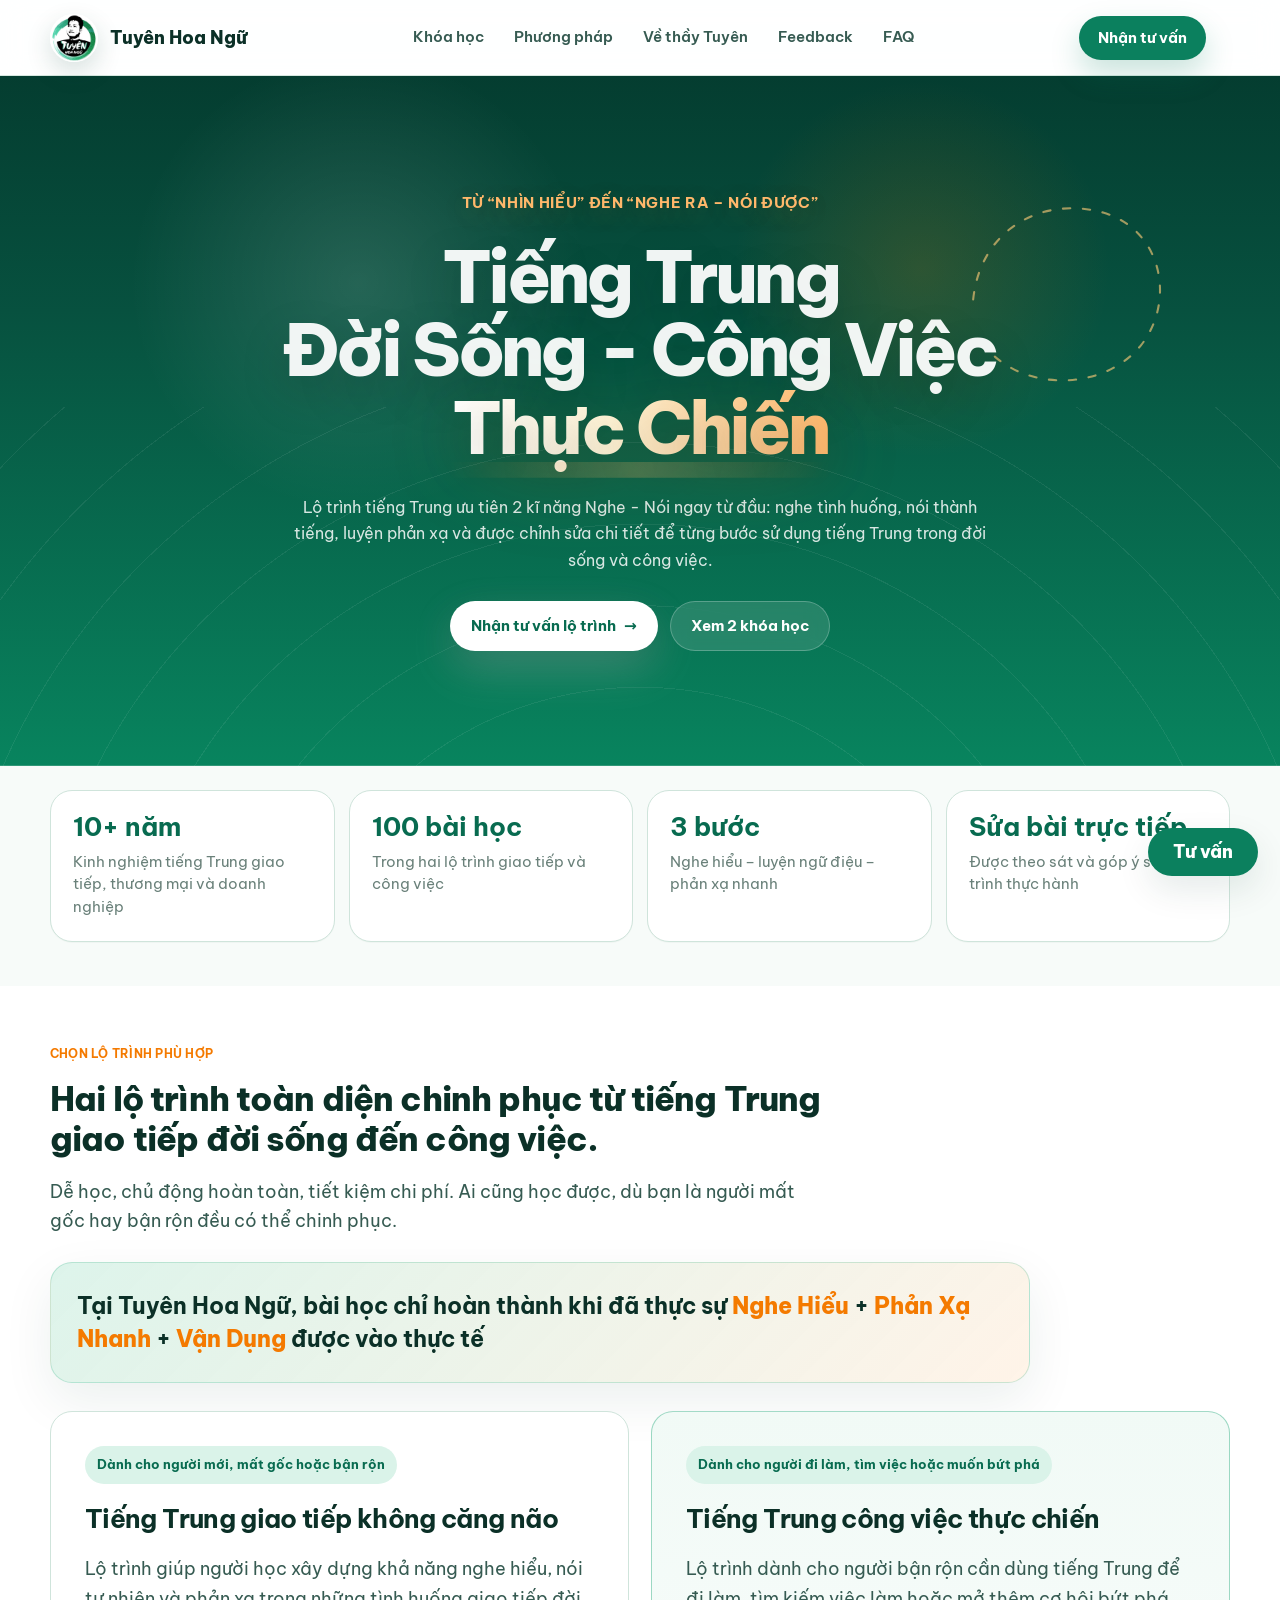
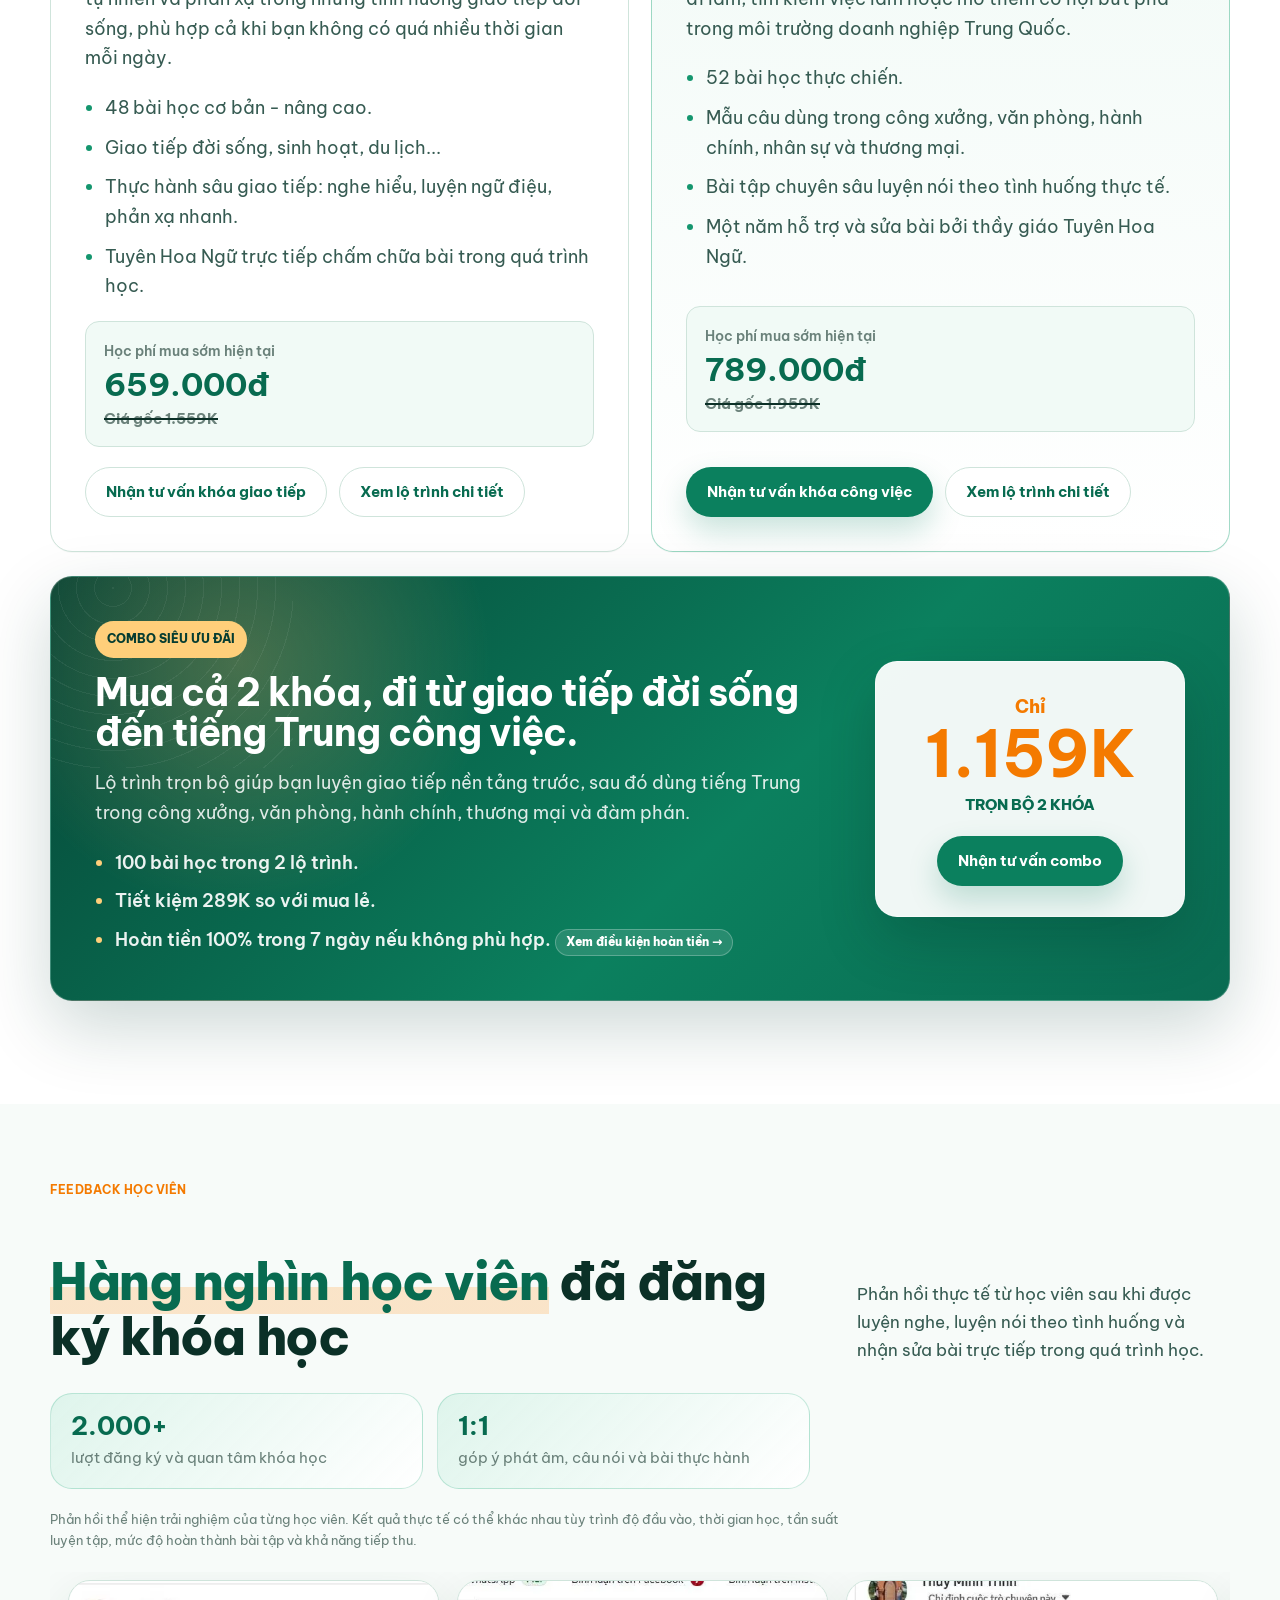
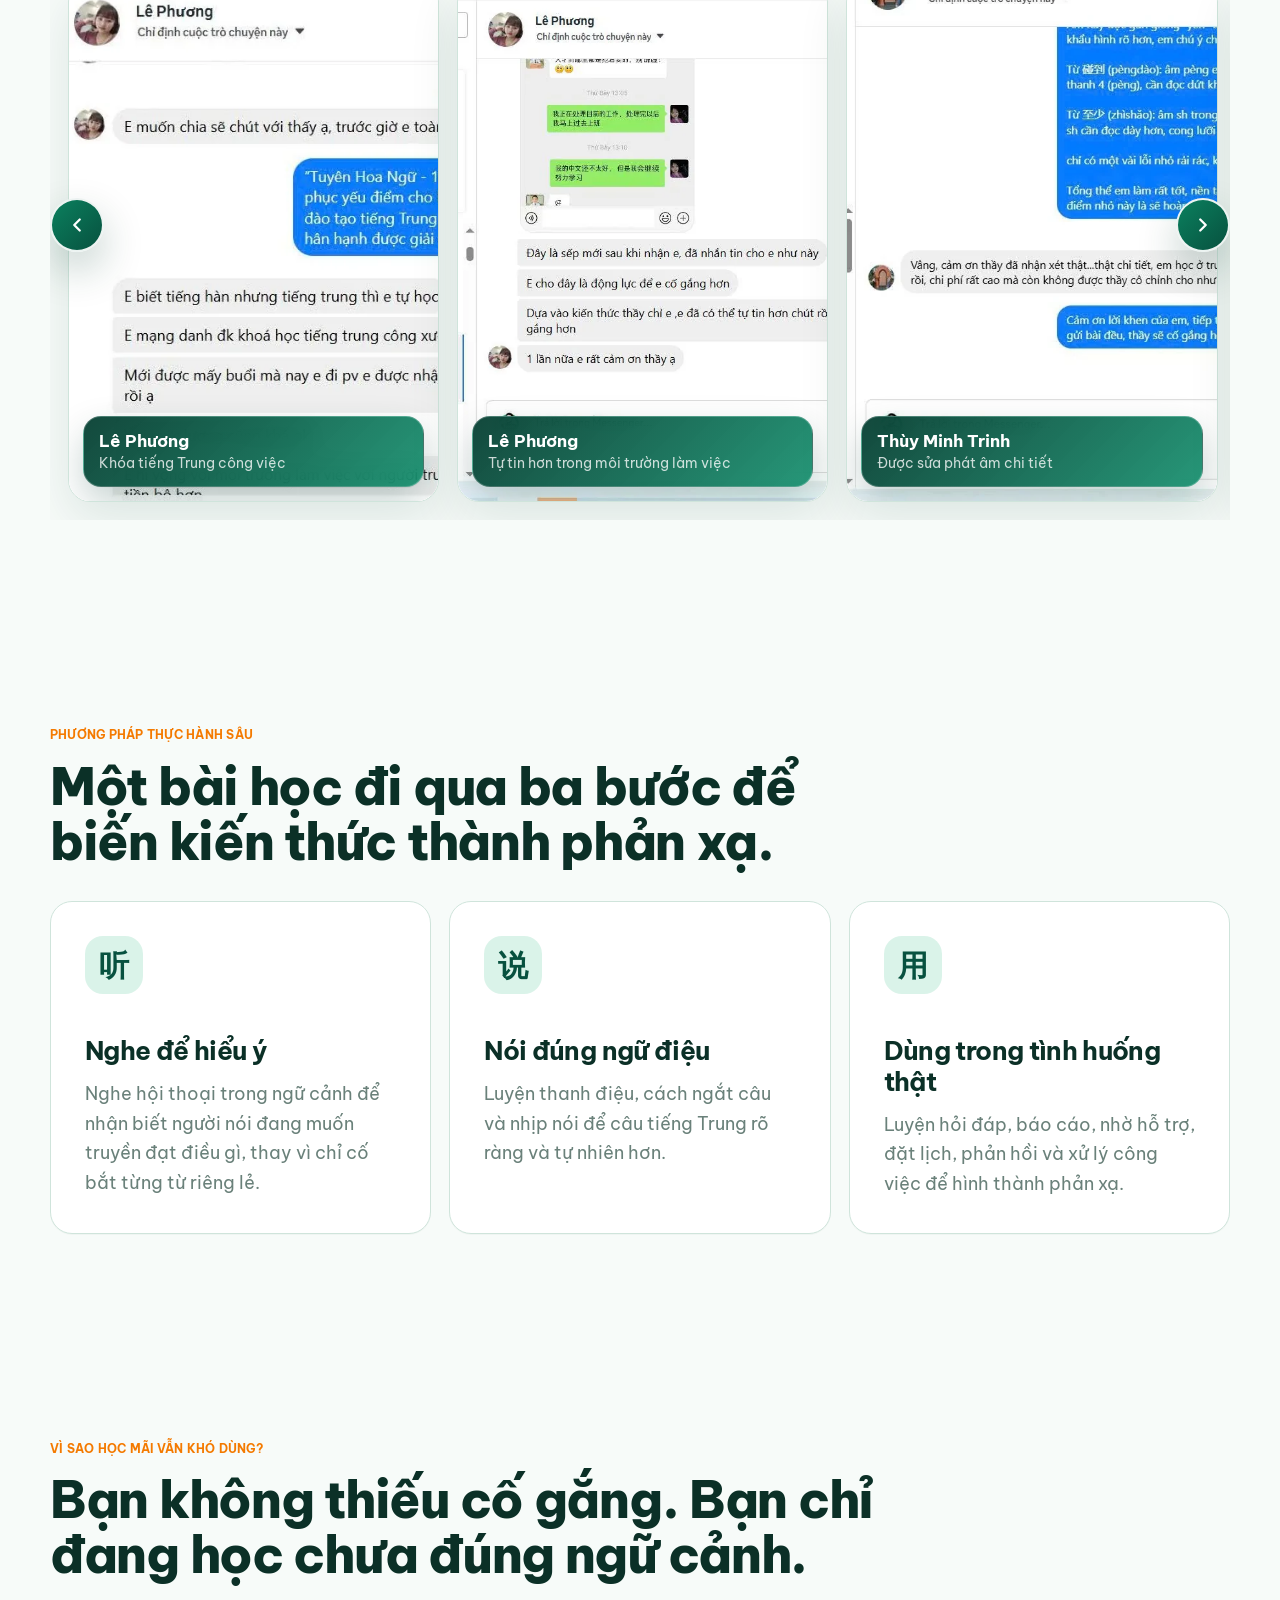
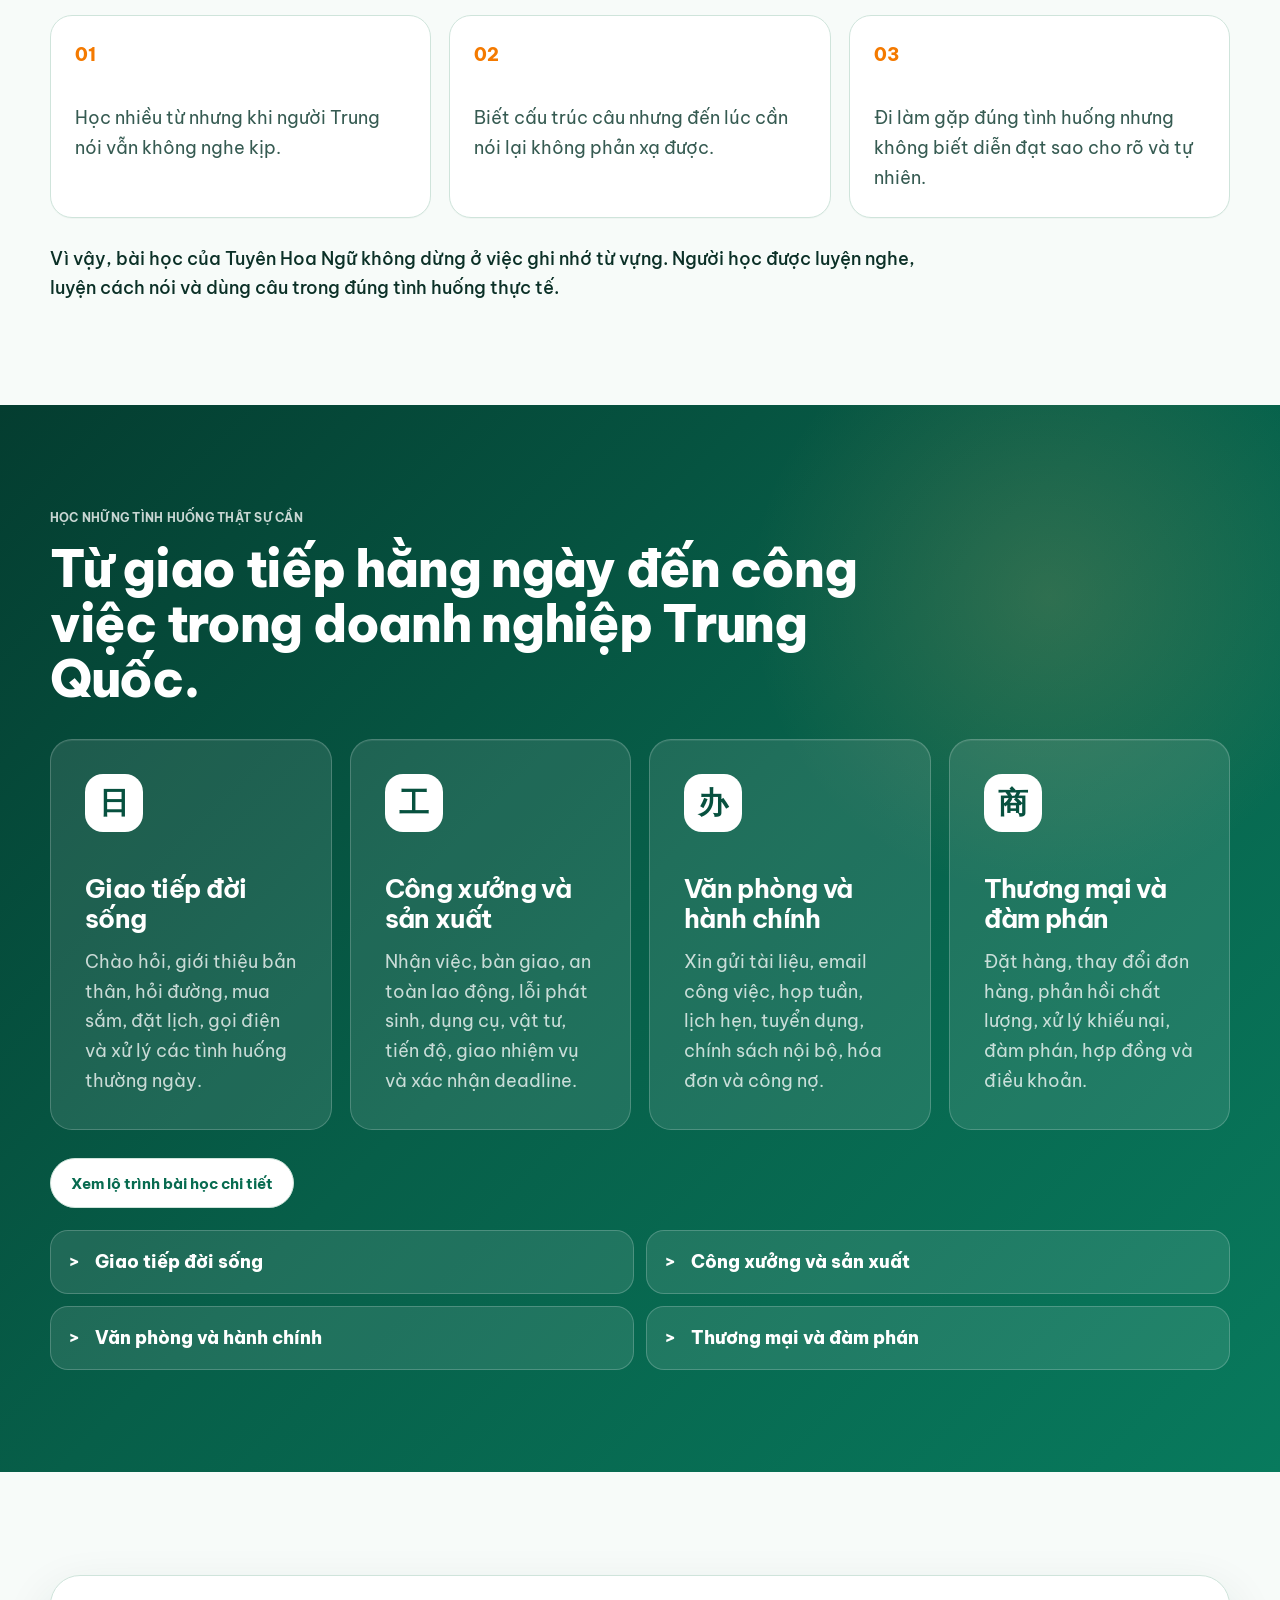
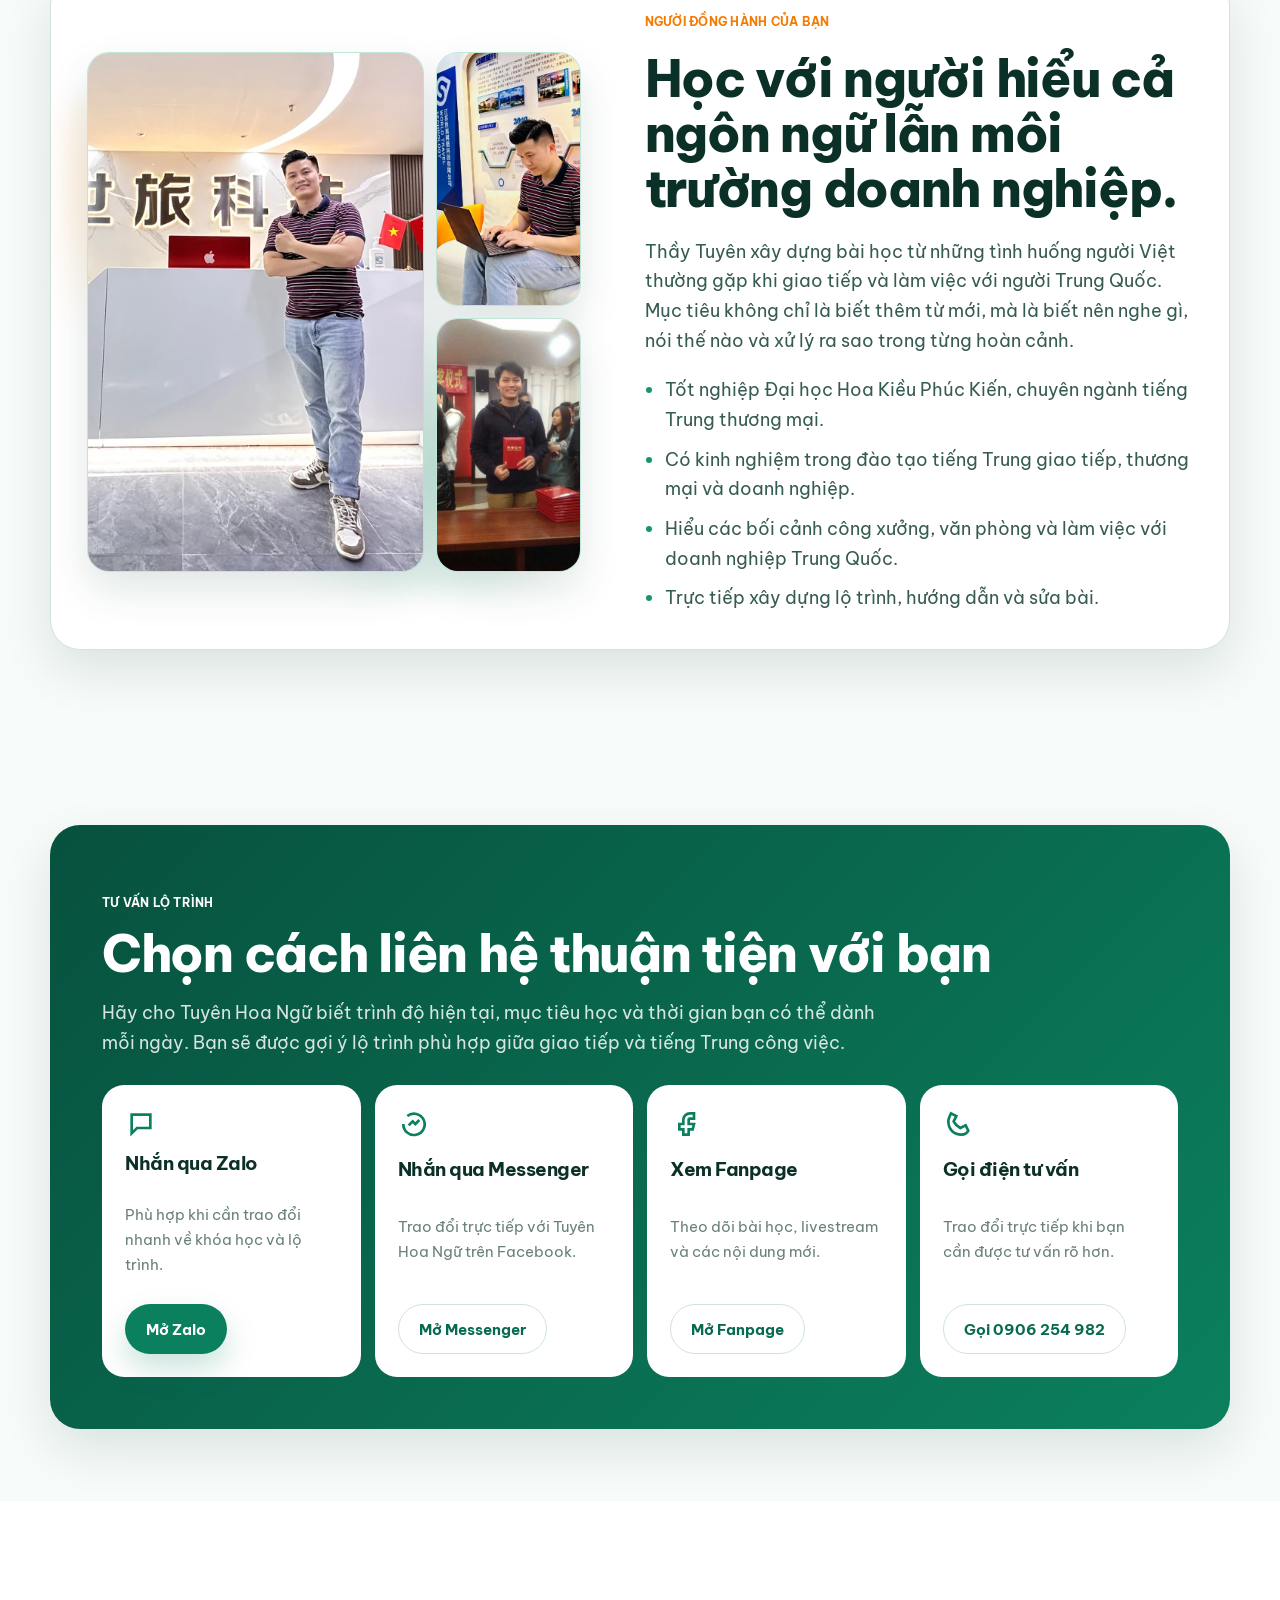
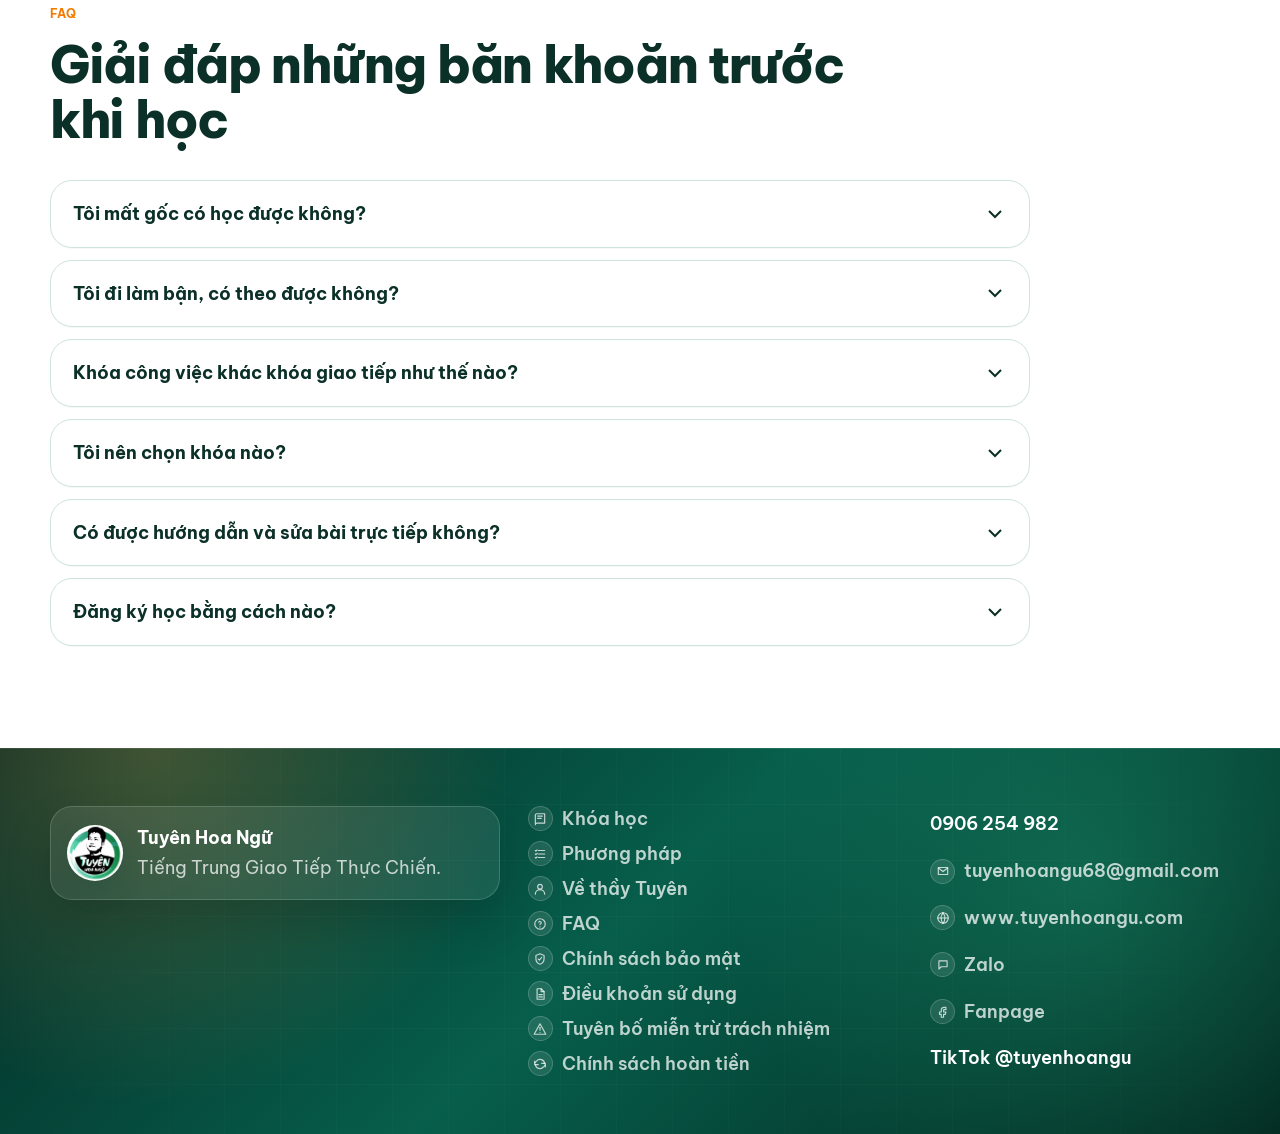
==== commit f9707959: "Add footer contact details and icons" ====
--- a/index.html
+++ b/index.html
@@ -29,7 +29,7 @@
       href="https://fonts.googleapis.com/css2?family=Be+Vietnam+Pro:wght@400;500;600;700;800&display=swap"
       rel="stylesheet"
     />
-    <link rel="stylesheet" href="styles.css?v=20260818-3" />
+    <link rel="stylesheet" href="styles.css?v=20260818-4" />
     <script type="application/ld+json">
       {
         "@context": "https://schema.org",
@@ -730,20 +730,22 @@
         </div>
       </div>
       <nav aria-label="Liên kết cuối trang">
-        <a href="#courses">Khóa học</a>
-        <a href="#method">Phương pháp</a>
-        <a href="#teacher">Về thầy Tuyên</a>
-        <a href="#faq">FAQ</a>
-        <a href="/chinh-sach-bao-mat">Chính sách bảo mật</a>
-        <a href="/dieu-khoan-su-dung">Điều khoản sử dụng</a>
-        <a href="/mien-tru-trach-nhiem">Tuyên bố miễn trừ trách nhiệm</a>
-        <a href="/chinh-sach-hoan-tien">Chính sách hoàn tiền</a>
+        <a href="#courses"><span class="footer-link-icon" aria-hidden="true"><svg viewBox="0 0 24 24"><path d="M4 19.5V5.8A2.8 2.8 0 0 1 6.8 3H20v16H6.8A2.8 2.8 0 0 0 4 21.8" /><path d="M8 7h8" /><path d="M8 11h6" /></svg></span><span>Khóa học</span></a>
+        <a href="#method"><span class="footer-link-icon" aria-hidden="true"><svg viewBox="0 0 24 24"><path d="M9 6h11" /><path d="M9 12h11" /><path d="M9 18h11" /><path d="M4 6l1 1 2-2" /><path d="M4 12l1 1 2-2" /><path d="M4 18l1 1 2-2" /></svg></span><span>Phương pháp</span></a>
+        <a href="#teacher"><span class="footer-link-icon" aria-hidden="true"><svg viewBox="0 0 24 24"><path d="M12 12a4 4 0 1 0 0-8 4 4 0 0 0 0 8z" /><path d="M4 21a8 8 0 0 1 16 0" /></svg></span><span>Về thầy Tuyên</span></a>
+        <a href="#faq"><span class="footer-link-icon" aria-hidden="true"><svg viewBox="0 0 24 24"><path d="M12 21a9 9 0 1 0 0-18 9 9 0 0 0 0 18z" /><path d="M9.8 9a2.3 2.3 0 0 1 4.4 1c0 1.6-2.2 1.7-2.2 3" /><path d="M12 17h.01" /></svg></span><span>FAQ</span></a>
+        <a href="/chinh-sach-bao-mat"><span class="footer-link-icon" aria-hidden="true"><svg viewBox="0 0 24 24"><path d="M12 3l7 3v5c0 4.7-2.8 8.4-7 10-4.2-1.6-7-5.3-7-10V6l7-3z" /><path d="M9 12l2 2 4-5" /></svg></span><span>Chính sách bảo mật</span></a>
+        <a href="/dieu-khoan-su-dung"><span class="footer-link-icon" aria-hidden="true"><svg viewBox="0 0 24 24"><path d="M7 3h7l5 5v13H7z" /><path d="M14 3v5h5" /><path d="M10 13h6" /><path d="M10 17h6" /></svg></span><span>Điều khoản sử dụng</span></a>
+        <a href="/mien-tru-trach-nhiem"><span class="footer-link-icon" aria-hidden="true"><svg viewBox="0 0 24 24"><path d="M12 3l10 18H2L12 3z" /><path d="M12 9v5" /><path d="M12 18h.01" /></svg></span><span>Tuyên bố miễn trừ trách nhiệm</span></a>
+        <a href="/chinh-sach-hoan-tien"><span class="footer-link-icon" aria-hidden="true"><svg viewBox="0 0 24 24"><path d="M3 7v6h6" /><path d="M21 17v-6h-6" /><path d="M20 11a8 8 0 0 0-14-4L3 10" /><path d="M4 13a8 8 0 0 0 14 4l3-3" /></svg></span><span>Chính sách hoàn tiền</span></a>
       </nav>
       <div class="footer-contact">
-        <a href="#contact-options" data-contact="phone" data-contact-label="phone" data-location="footer">Số điện thoại</a>
-        <a href="#contact-options" data-contact="zalo" data-location="footer">Zalo</a>
-        <a href="#contact-options" data-social="facebook">Fanpage</a>
-        <a href="#contact-options" data-social="tiktok" data-social-label="tiktok">TikTok @tuyenhoangu</a>
+        <a href="#contact-options" data-contact="phone" data-contact-label="phone" data-location="footer"><span class="footer-link-icon" aria-hidden="true"><svg viewBox="0 0 24 24"><path d="M6 4l4 2-2 4c1 2 3 4 5 5l4-2 2 4c-1 2-3 3-5 3C8 20 4 16 4 10c0-2 1-4 2-6z" /></svg></span><span>0906 254 982</span></a>
+        <a href="mailto:tuyenhoangu68@gmail.com"><span class="footer-link-icon" aria-hidden="true"><svg viewBox="0 0 24 24"><path d="M4 6h16v12H4z" /><path d="M4 7l8 6 8-6" /></svg></span><span>tuyenhoangu68@gmail.com</span></a>
+        <a href="https://www.tuyenhoangu.com"><span class="footer-link-icon" aria-hidden="true"><svg viewBox="0 0 24 24"><path d="M12 21a9 9 0 1 0 0-18 9 9 0 0 0 0 18z" /><path d="M3 12h18" /><path d="M12 3a14 14 0 0 1 0 18" /><path d="M12 3a14 14 0 0 0 0 18" /></svg></span><span>www.tuyenhoangu.com</span></a>
+        <a href="#contact-options" data-contact="zalo" data-location="footer"><span class="footer-link-icon" aria-hidden="true"><svg viewBox="0 0 24 24"><path d="M5 5h14v10H9l-4 4V5z" /></svg></span><span>Zalo</span></a>
+        <a href="#contact-options" data-social="facebook"><span class="footer-link-icon" aria-hidden="true"><svg viewBox="0 0 24 24"><path d="M14 8h3V4h-3c-3 0-5 2-5 5v3H6v4h3v5h4v-5h3l1-4h-4V9c0-.6.4-1 1-1z" /></svg></span><span>Fanpage</span></a>
+        <a href="#contact-options" data-social="tiktok" data-social-label="tiktok"><span class="footer-link-icon" aria-hidden="true"><svg viewBox="0 0 24 24"><path d="M14 4v10.5a4 4 0 1 1-4-4" /><path d="M14 4c1 3 3 5 6 5" /></svg></span><span>TikTok @tuyenhoangu</span></a>
       </div>
     </footer>
 
--- a/styles.css
+++ b/styles.css
@@ -2502,17 +2502,56 @@
 }
 
 .site-footer a {
+  display: inline-flex;
+  gap: 9px;
+  align-items: center;
+  width: fit-content;
+  max-width: 100%;
   color: #fff;
   font-weight: 600;
+  line-height: 1.35;
   transition:
     color 180ms ease,
     transform 180ms ease;
+}
+
+.footer-link-icon {
+  display: inline-grid;
+  flex: 0 0 auto;
+  place-items: center;
+  width: 25px;
+  height: 25px;
+  color: #ffcf7a;
+  background: rgba(255, 255, 255, 0.1);
+  border: 1px solid rgba(255, 255, 255, 0.18);
+  border-radius: 999px;
+  transition:
+    color 180ms ease,
+    background 180ms ease,
+    border-color 180ms ease;
+}
+
+.footer-link-icon svg {
+  width: 14px;
+  height: 14px;
+  fill: none;
+  stroke: currentColor;
+  stroke-linecap: round;
+  stroke-linejoin: round;
+  stroke-width: 2;
 }
 
 .site-footer a:hover,
 .site-footer a:focus-visible {
   color: var(--color-accent);
   transform: translateX(3px);
+}
+
+.site-footer a:hover .footer-link-icon,
+.site-footer a:focus-visible .footer-link-icon {
+  color: #063d31;
+  background: var(--color-accent);
+  border-color: var(--color-accent);
 }
 
 .reveal {
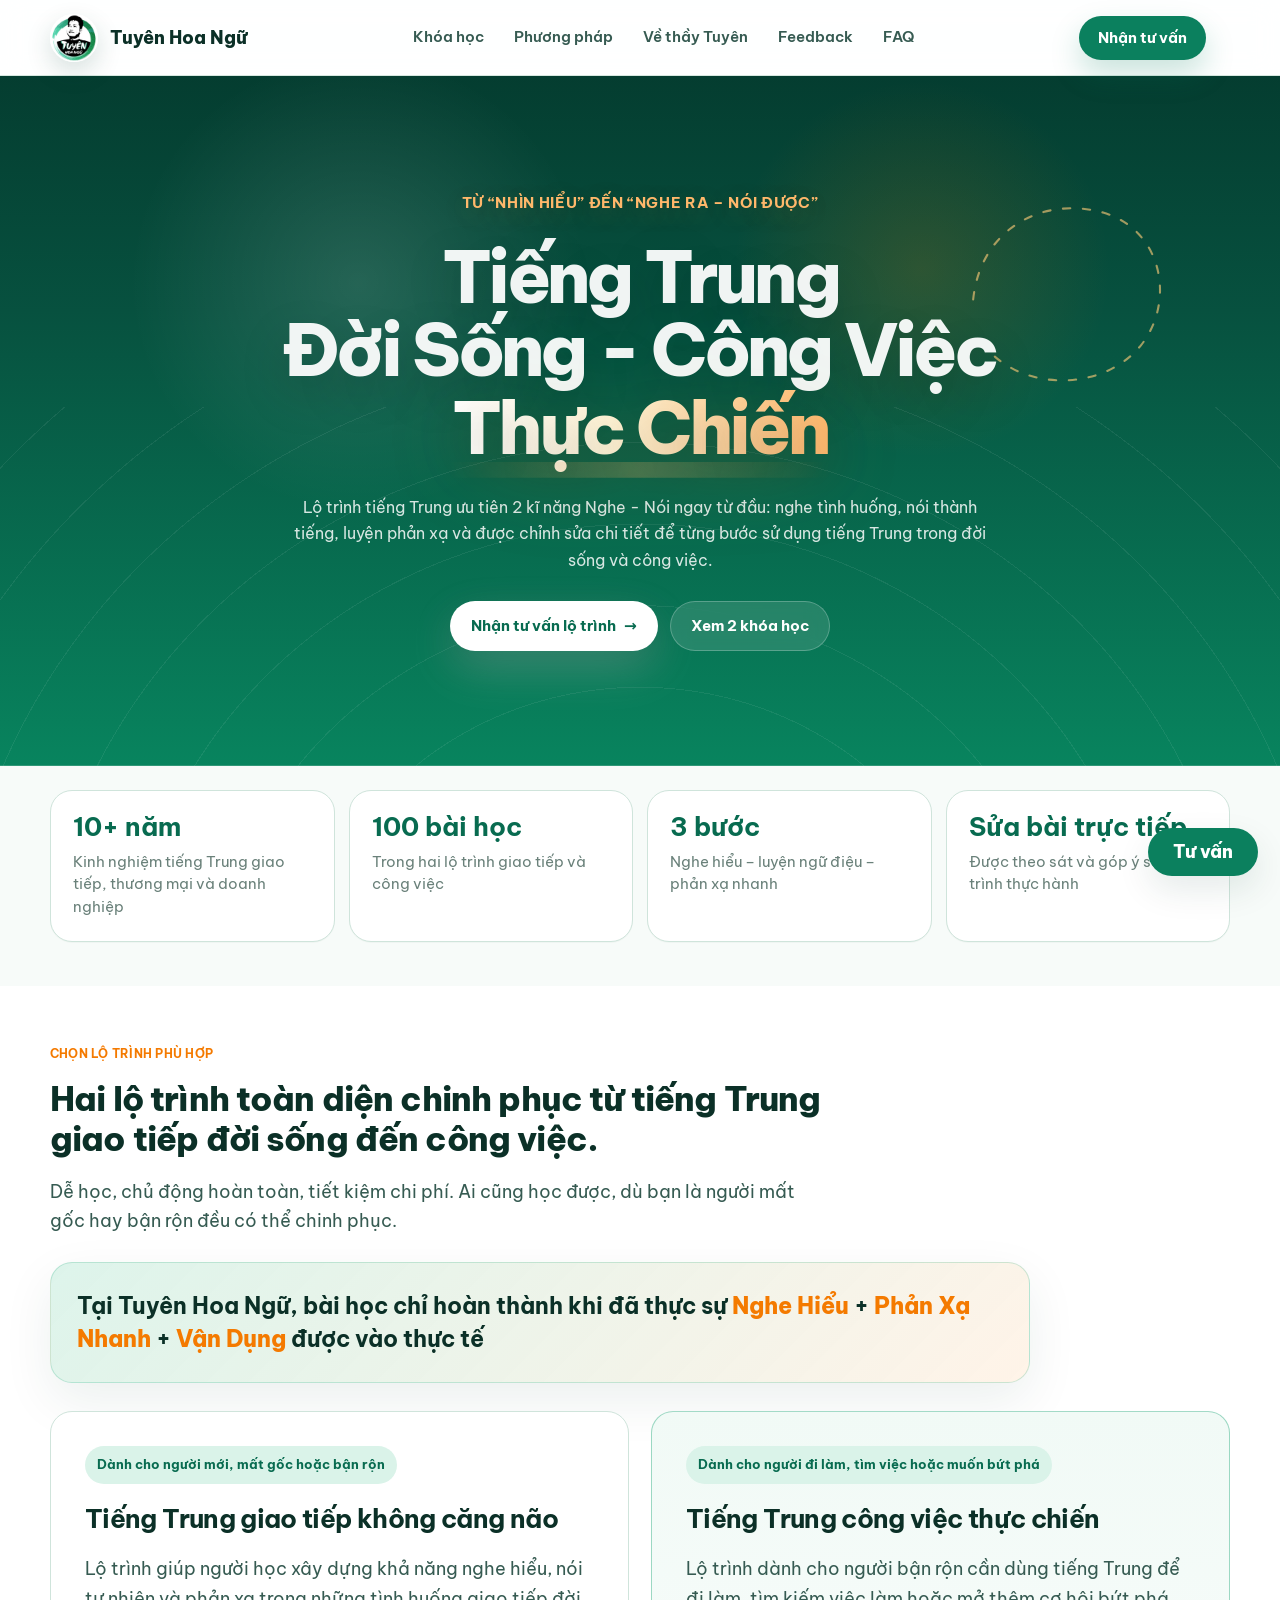
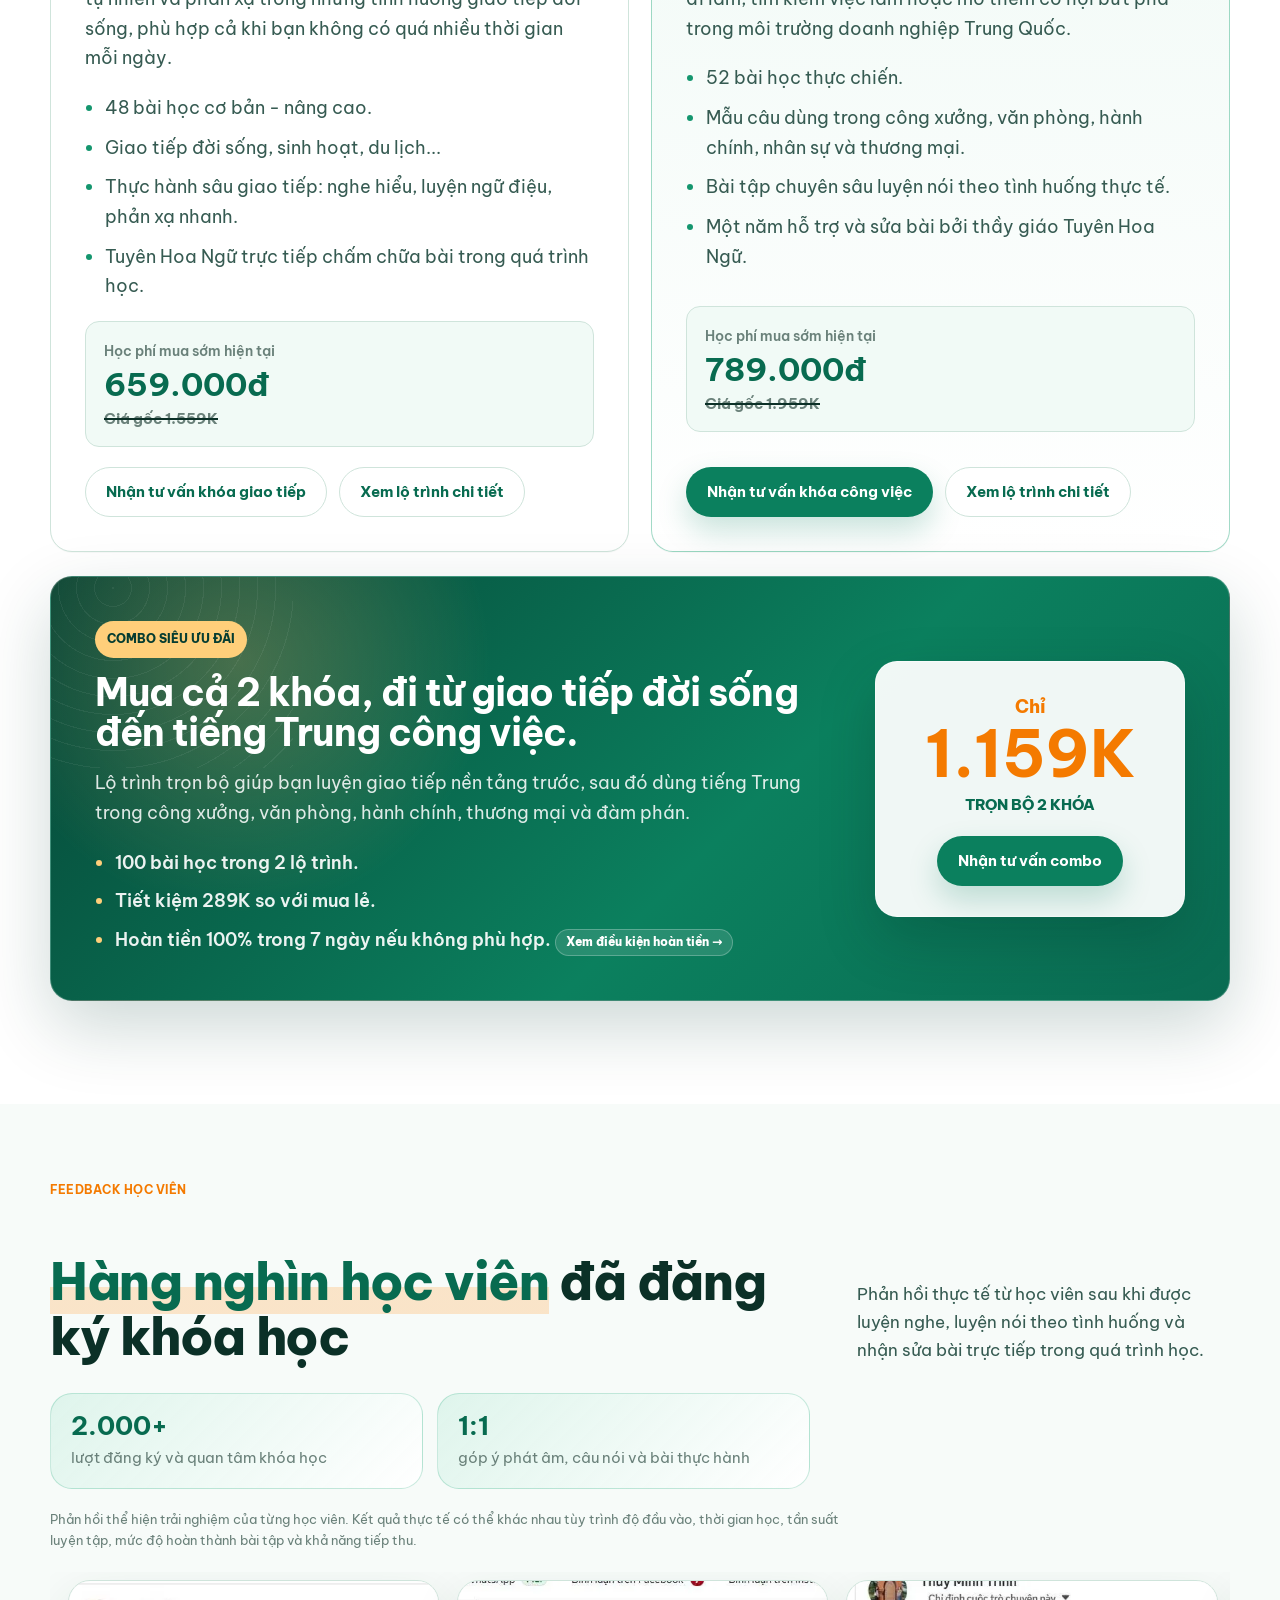
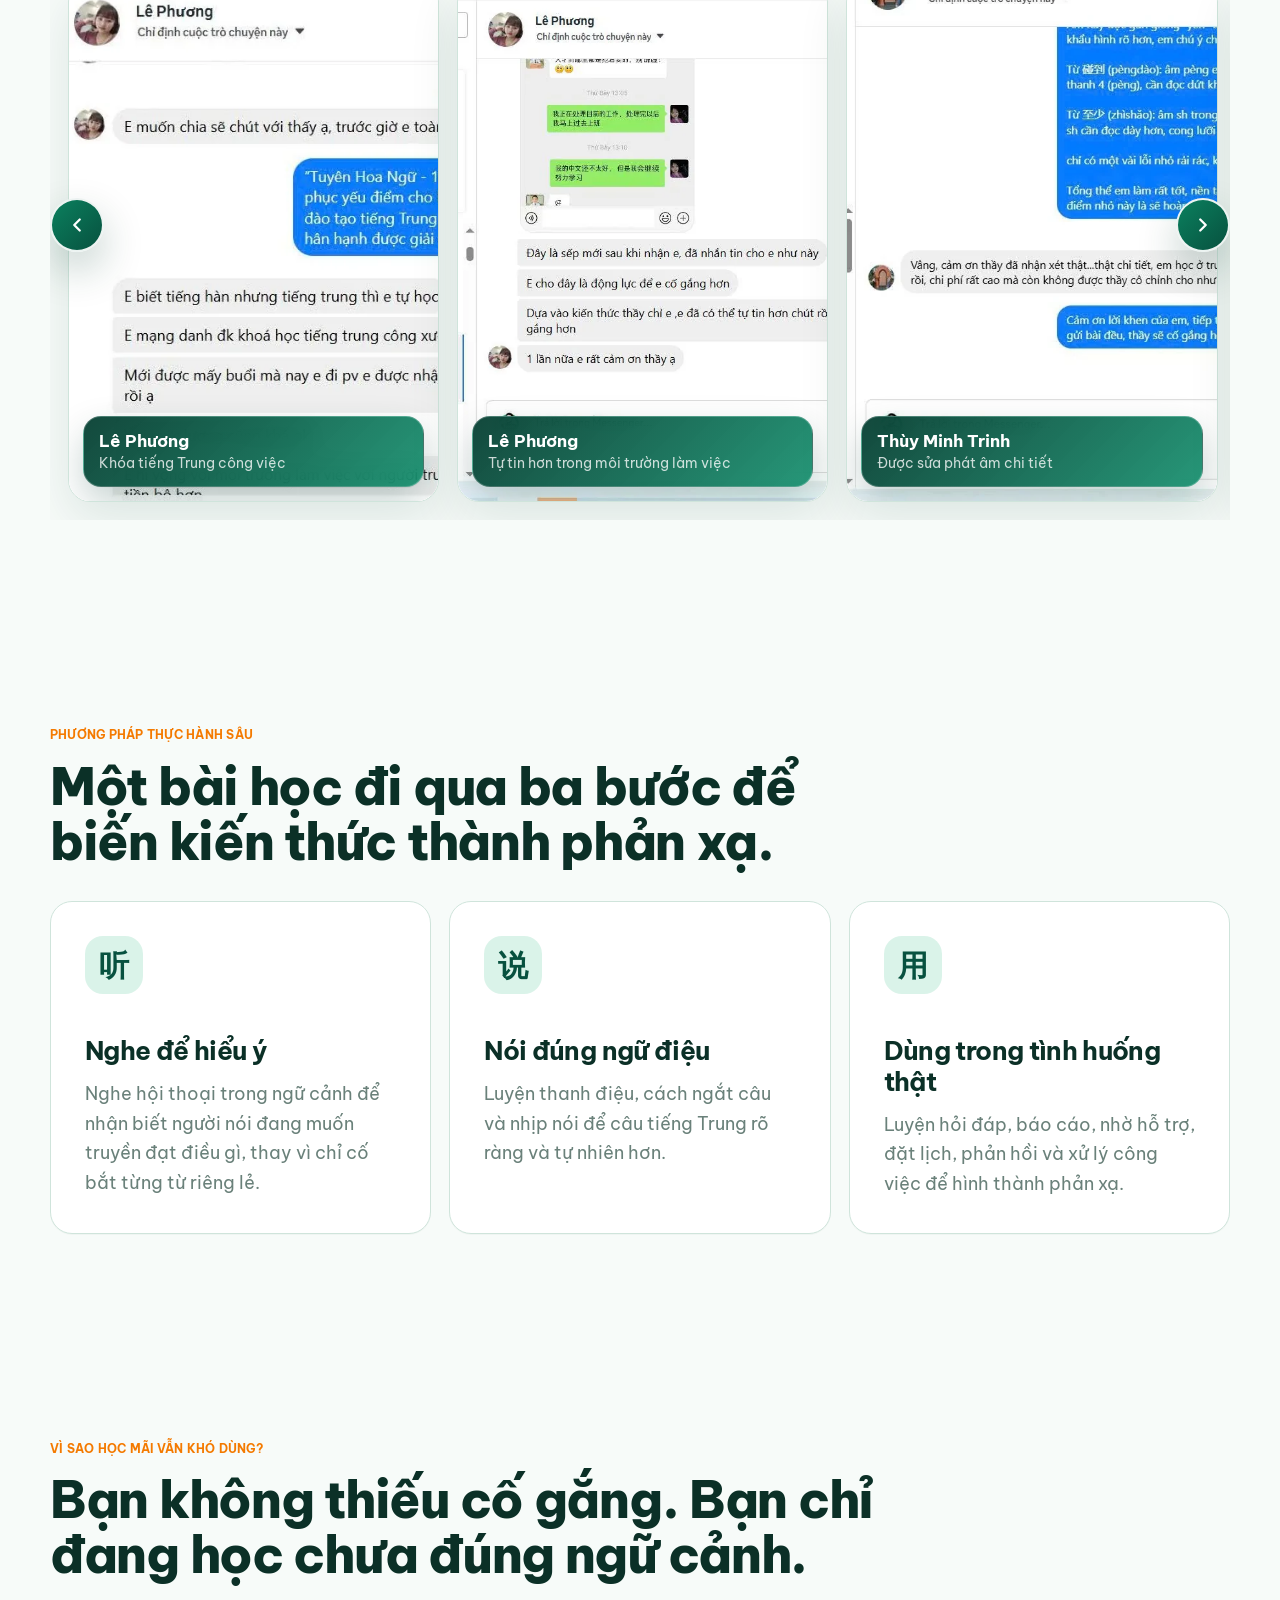
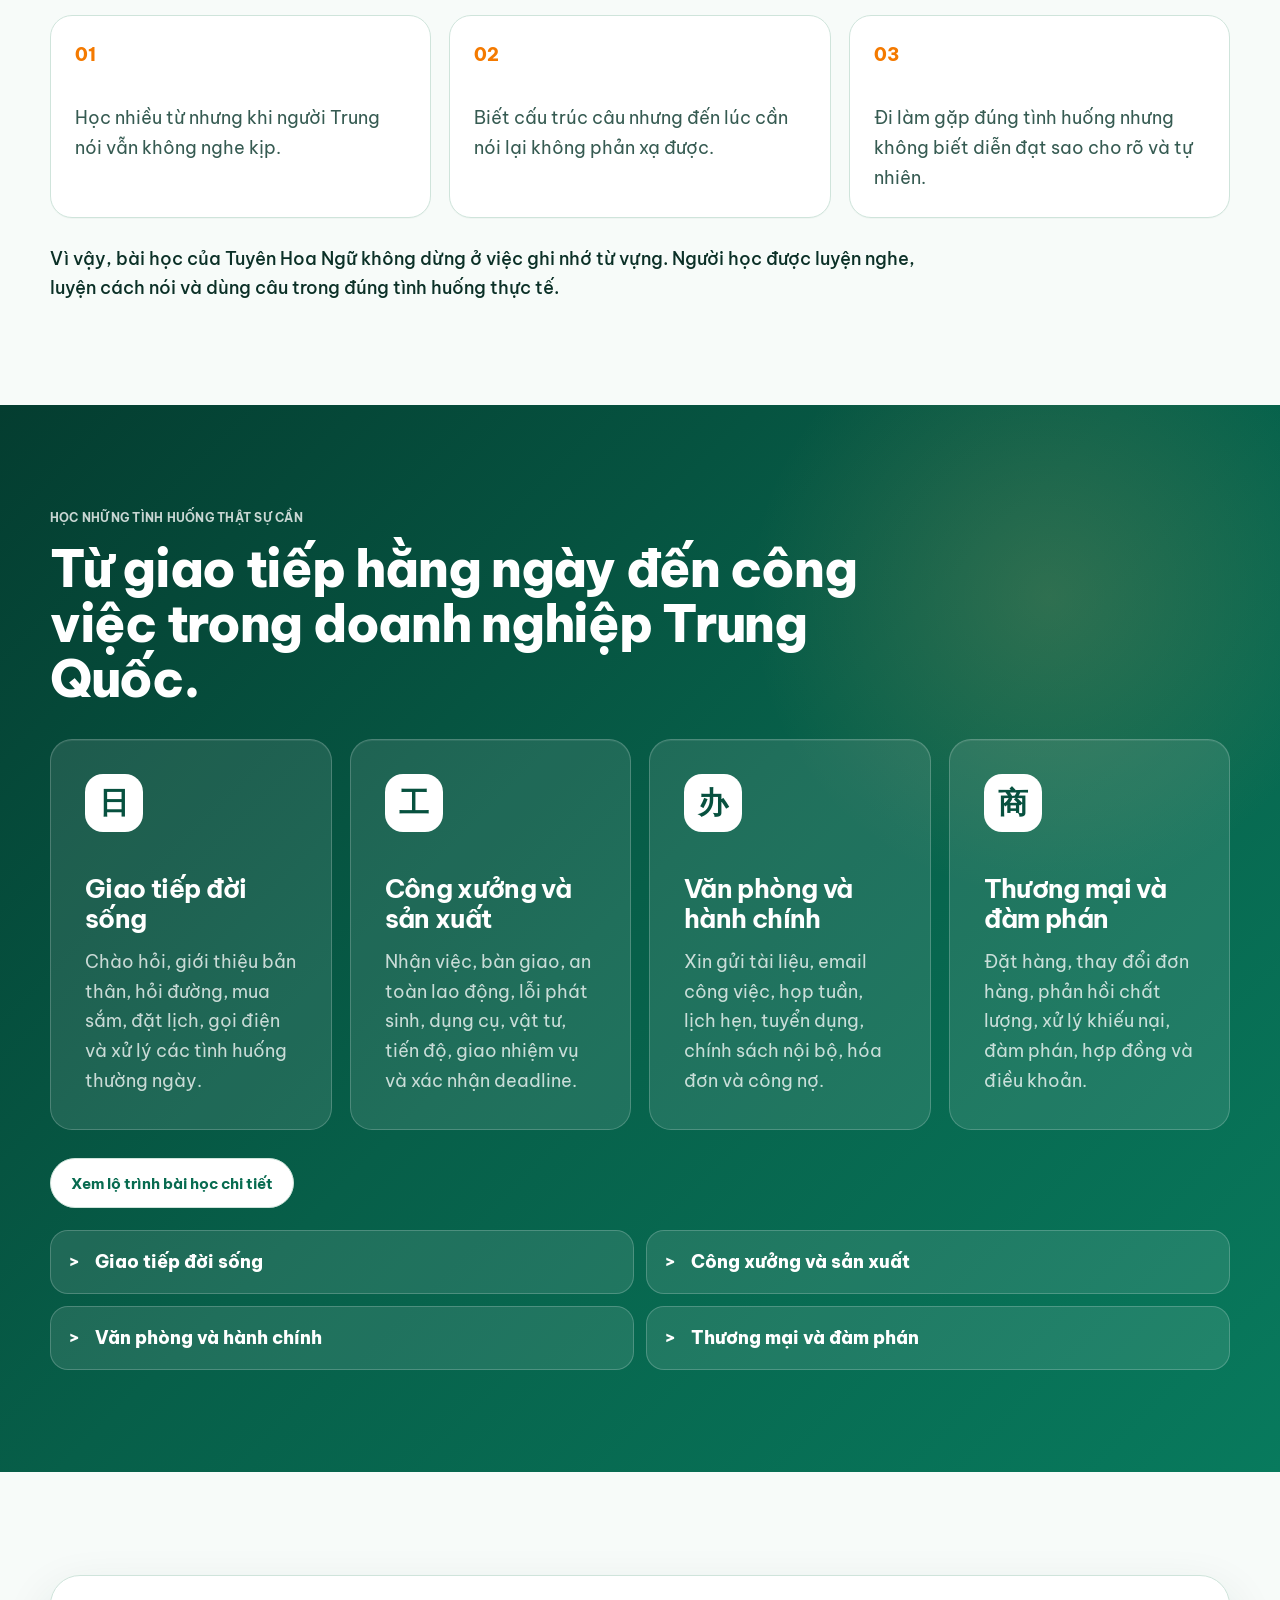
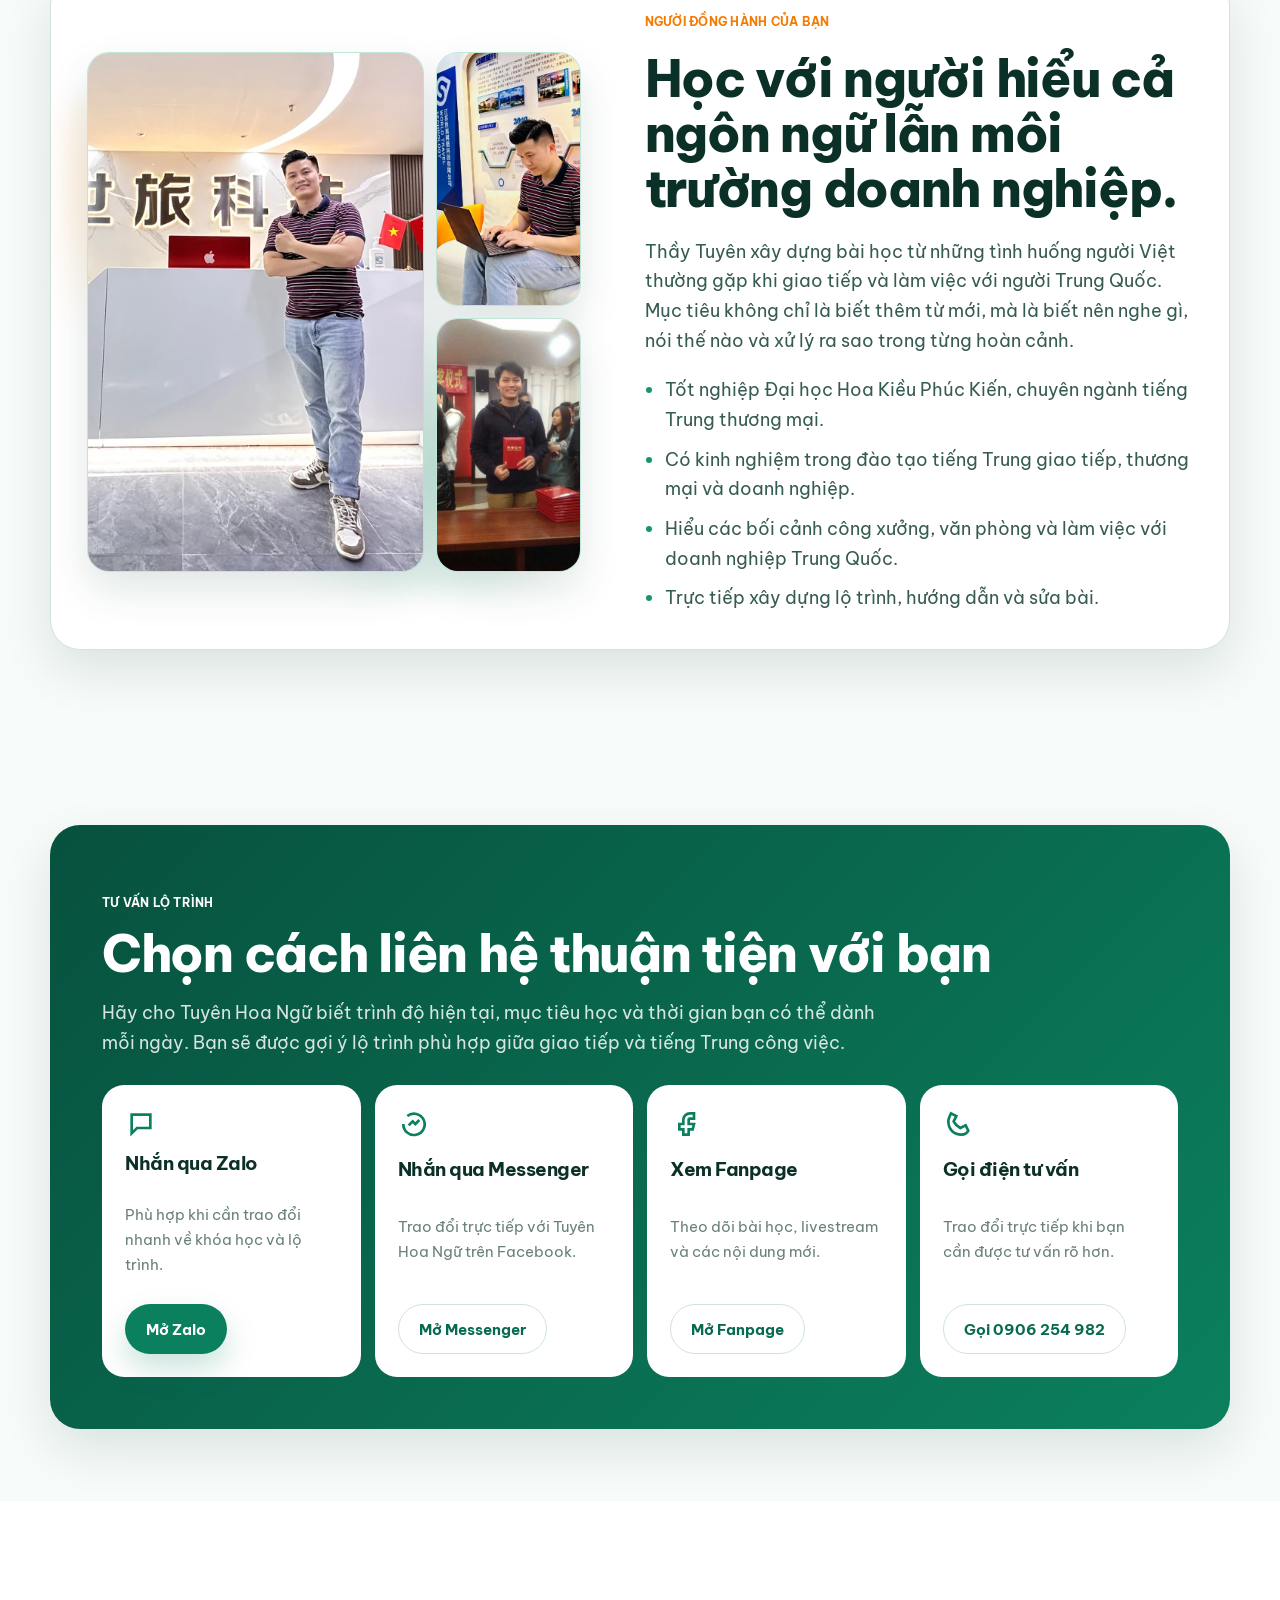
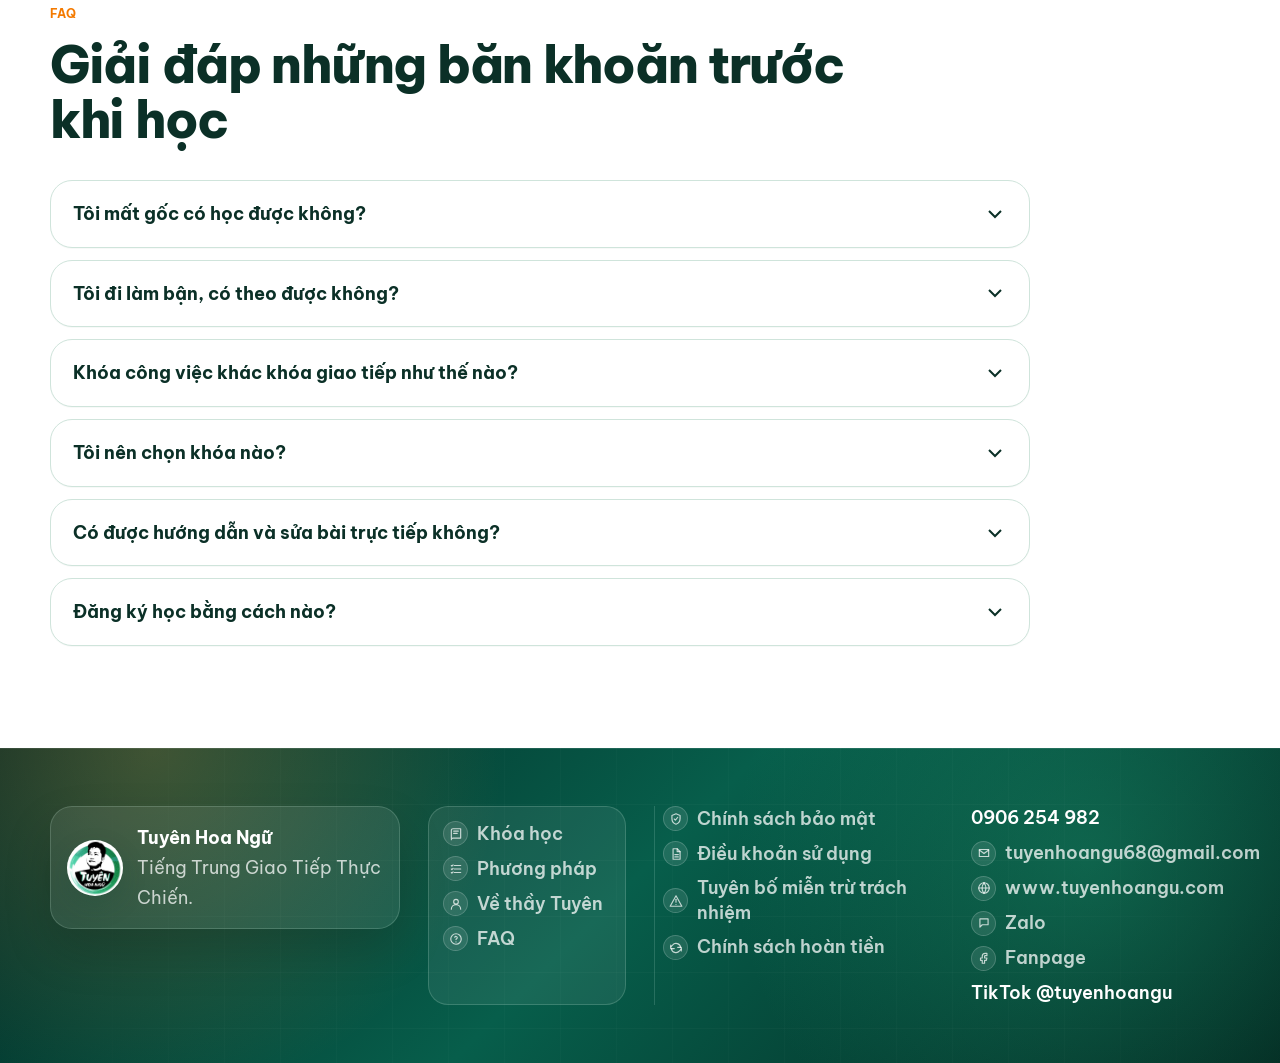
==== commit bb013869: "Separate footer link groups" ====
--- a/index.html
+++ b/index.html
@@ -29,7 +29,7 @@
       href="https://fonts.googleapis.com/css2?family=Be+Vietnam+Pro:wght@400;500;600;700;800&display=swap"
       rel="stylesheet"
     />
-    <link rel="stylesheet" href="styles.css?v=20260818-4" />
+    <link rel="stylesheet" href="styles.css?v=20260818-7" />
     <script type="application/ld+json">
       {
         "@context": "https://schema.org",
@@ -729,11 +729,13 @@
           <p>Tiếng Trung Giao Tiếp Thực Chiến.</p>
         </div>
       </div>
-      <nav aria-label="Liên kết cuối trang">
-        <a href="#courses"><span class="footer-link-icon" aria-hidden="true"><svg viewBox="0 0 24 24"><path d="M4 19.5V5.8A2.8 2.8 0 0 1 6.8 3H20v16H6.8A2.8 2.8 0 0 0 4 21.8" /><path d="M8 7h8" /><path d="M8 11h6" /></svg></span><span>Khóa học</span></a>
-        <a href="#method"><span class="footer-link-icon" aria-hidden="true"><svg viewBox="0 0 24 24"><path d="M9 6h11" /><path d="M9 12h11" /><path d="M9 18h11" /><path d="M4 6l1 1 2-2" /><path d="M4 12l1 1 2-2" /><path d="M4 18l1 1 2-2" /></svg></span><span>Phương pháp</span></a>
-        <a href="#teacher"><span class="footer-link-icon" aria-hidden="true"><svg viewBox="0 0 24 24"><path d="M12 12a4 4 0 1 0 0-8 4 4 0 0 0 0 8z" /><path d="M4 21a8 8 0 0 1 16 0" /></svg></span><span>Về thầy Tuyên</span></a>
-        <a href="#faq"><span class="footer-link-icon" aria-hidden="true"><svg viewBox="0 0 24 24"><path d="M12 21a9 9 0 1 0 0-18 9 9 0 0 0 0 18z" /><path d="M9.8 9a2.3 2.3 0 0 1 4.4 1c0 1.6-2.2 1.7-2.2 3" /><path d="M12 17h.01" /></svg></span><span>FAQ</span></a>
+      <nav class="footer-link-group footer-main-links" aria-label="Liên kết nội dung">
+        <a href="/#courses"><span class="footer-link-icon" aria-hidden="true"><svg viewBox="0 0 24 24"><path d="M4 19.5V5.8A2.8 2.8 0 0 1 6.8 3H20v16H6.8A2.8 2.8 0 0 0 4 21.8" /><path d="M8 7h8" /><path d="M8 11h6" /></svg></span><span>Khóa học</span></a>
+        <a href="/#method"><span class="footer-link-icon" aria-hidden="true"><svg viewBox="0 0 24 24"><path d="M9 6h11" /><path d="M9 12h11" /><path d="M9 18h11" /><path d="M4 6l1 1 2-2" /><path d="M4 12l1 1 2-2" /><path d="M4 18l1 1 2-2" /></svg></span><span>Phương pháp</span></a>
+        <a href="/#teacher"><span class="footer-link-icon" aria-hidden="true"><svg viewBox="0 0 24 24"><path d="M12 12a4 4 0 1 0 0-8 4 4 0 0 0 0 8z" /><path d="M4 21a8 8 0 0 1 16 0" /></svg></span><span>Về thầy Tuyên</span></a>
+        <a href="/#faq"><span class="footer-link-icon" aria-hidden="true"><svg viewBox="0 0 24 24"><path d="M12 21a9 9 0 1 0 0-18 9 9 0 0 0 0 18z" /><path d="M9.8 9a2.3 2.3 0 0 1 4.4 1c0 1.6-2.2 1.7-2.2 3" /><path d="M12 17h.01" /></svg></span><span>FAQ</span></a>
+      </nav>
+      <nav class="footer-link-group footer-legal-links" aria-label="Liên kết pháp lý">
         <a href="/chinh-sach-bao-mat"><span class="footer-link-icon" aria-hidden="true"><svg viewBox="0 0 24 24"><path d="M12 3l7 3v5c0 4.7-2.8 8.4-7 10-4.2-1.6-7-5.3-7-10V6l7-3z" /><path d="M9 12l2 2 4-5" /></svg></span><span>Chính sách bảo mật</span></a>
         <a href="/dieu-khoan-su-dung"><span class="footer-link-icon" aria-hidden="true"><svg viewBox="0 0 24 24"><path d="M7 3h7l5 5v13H7z" /><path d="M14 3v5h5" /><path d="M10 13h6" /><path d="M10 17h6" /></svg></span><span>Điều khoản sử dụng</span></a>
         <a href="/mien-tru-trach-nhiem"><span class="footer-link-icon" aria-hidden="true"><svg viewBox="0 0 24 24"><path d="M12 3l10 18H2L12 3z" /><path d="M12 9v5" /><path d="M12 18h.01" /></svg></span><span>Tuyên bố miễn trừ trách nhiệm</span></a>
--- a/styles.css
+++ b/styles.css
@@ -2426,6 +2426,94 @@
   display: none;
 }
 
+.legal-page main {
+  background:
+    radial-gradient(circle at 12% 8%, rgba(218, 243, 233, 0.95), transparent 34%),
+    linear-gradient(180deg, #f7fbf9 0%, #ffffff 48%, #f7fbf9 100%);
+}
+
+.legal-hero {
+  padding: clamp(48px, 7vw, 82px) 0 clamp(22px, 4vw, 40px);
+}
+
+.legal-hero h1 {
+  max-width: 980px;
+  margin: 0 0 18px;
+  color: var(--color-heading);
+  font-size: clamp(2rem, 3vw, 3.05rem);
+  line-height: 1.18;
+  letter-spacing: 0;
+}
+
+.legal-hero p {
+  margin: 0;
+  color: var(--color-accent-orange);
+  font-weight: 800;
+  text-transform: uppercase;
+}
+
+.legal-document {
+  max-width: 980px;
+  padding: clamp(22px, 4vw, 42px);
+  margin-bottom: clamp(54px, 8vw, 94px);
+  background: rgba(255, 255, 255, 0.92);
+  border: 1px solid var(--color-border);
+  border-radius: 24px;
+  box-shadow: var(--shadow-soft);
+}
+
+.legal-document > p:first-child {
+  margin-top: 0;
+  color: var(--color-heading);
+  font-size: clamp(1.05rem, 2vw, 1.25rem);
+  font-weight: 700;
+}
+
+.legal-section {
+  padding: clamp(20px, 3vw, 30px) 0;
+  border-top: 1px solid rgba(207, 228, 219, 0.9);
+}
+
+.legal-section:last-child {
+  padding-bottom: 0;
+}
+
+.legal-section h2,
+.legal-section h3 {
+  color: var(--color-heading);
+  line-height: 1.25;
+  letter-spacing: 0;
+}
+
+.legal-section h2 {
+  margin: 0 0 14px;
+  font-size: clamp(1.35rem, 2.6vw, 2rem);
+}
+
+.legal-section h3 {
+  margin: 28px 0 10px;
+  font-size: clamp(1.05rem, 2vw, 1.28rem);
+}
+
+.legal-section h2 + h3 {
+  margin-top: 8px;
+}
+
+.legal-section p {
+  margin: 0 0 12px;
+}
+
+.legal-list {
+  display: grid;
+  gap: 8px;
+  margin: 0 0 14px;
+  padding-left: 1.2em;
+}
+
+.legal-list li::marker {
+  color: var(--color-primary-700);
+}
+
 @keyframes contactPanelIn {
   from {
     opacity: 0;
@@ -2441,7 +2529,7 @@
 .site-footer {
   position: relative;
   display: grid;
-  grid-template-columns: minmax(240px, 1.2fr) 1fr minmax(180px, 0.8fr);
+  grid-template-columns: minmax(260px, 1.15fr) minmax(170px, 0.65fr) minmax(260px, 0.95fr) minmax(220px, 0.85fr);
   gap: 28px;
   margin-top: 0;
   padding: clamp(38px, 5vw, 58px) max(20px, calc((100vw - var(--container)) / 2));
@@ -2495,10 +2583,23 @@
   color: rgba(255, 255, 255, 0.74);
 }
 
-.site-footer nav,
+.footer-link-group,
 .footer-contact {
   display: grid;
+  align-content: start;
   gap: 10px;
+}
+
+.footer-main-links {
+  padding: 14px;
+  background: rgba(255, 255, 255, 0.07);
+  border: 1px solid rgba(214, 249, 234, 0.18);
+  border-radius: 20px;
+}
+
+.footer-legal-links {
+  padding-left: 8px;
+  border-left: 1px solid rgba(214, 249, 234, 0.16);
 }
 
 .site-footer a {
@@ -2575,6 +2676,14 @@
 }
 
 @media (max-width: 1120px) {
+  .site-footer {
+    grid-template-columns: minmax(0, 1fr) minmax(0, 1fr);
+  }
+
+  .footer-brand {
+    grid-column: 1 / -1;
+  }
+
   .site-header {
     grid-template-columns: auto 1fr auto;
   }
@@ -2910,6 +3019,13 @@
   .contact-option-grid,
   .site-footer {
     grid-template-columns: 1fr;
+  }
+
+  .footer-legal-links {
+    padding-top: 14px;
+    padding-left: 0;
+    border-top: 1px solid rgba(214, 249, 234, 0.16);
+    border-left: 0;
   }
 
   .course-subheadline {
